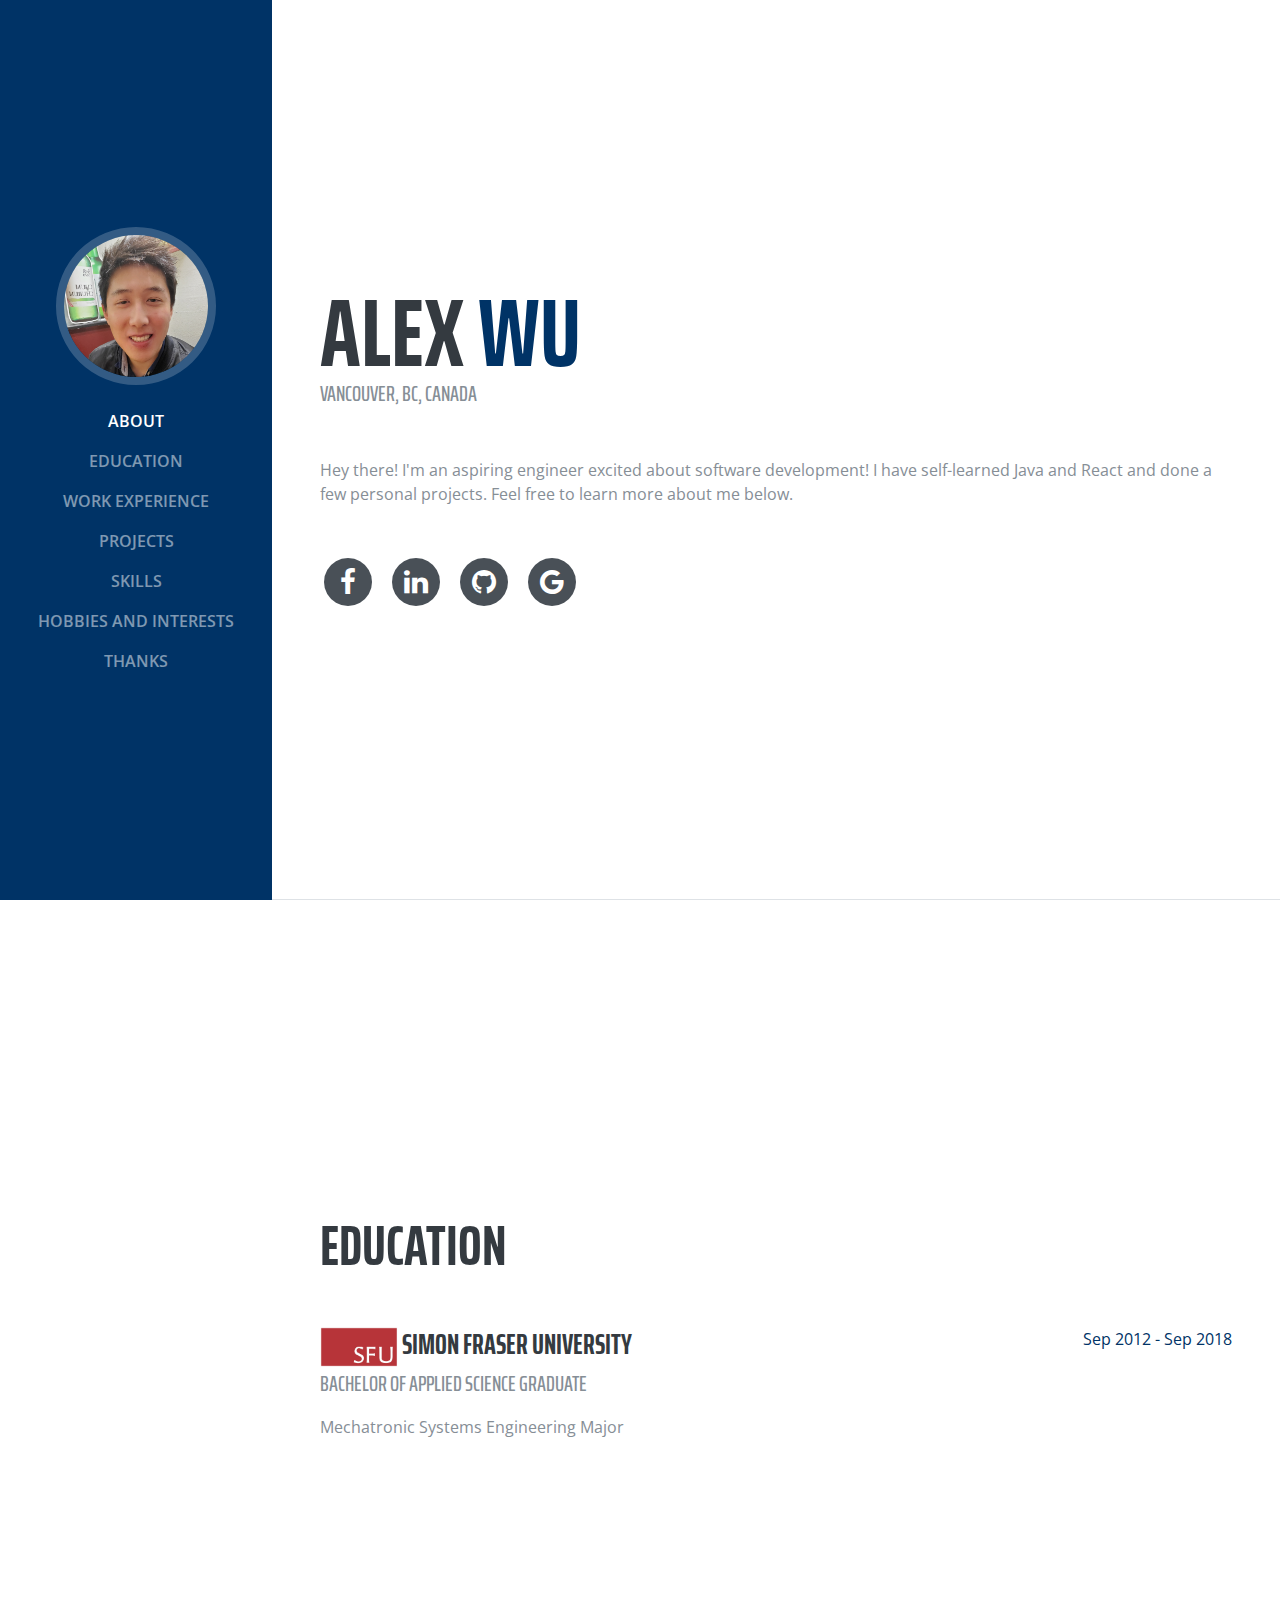
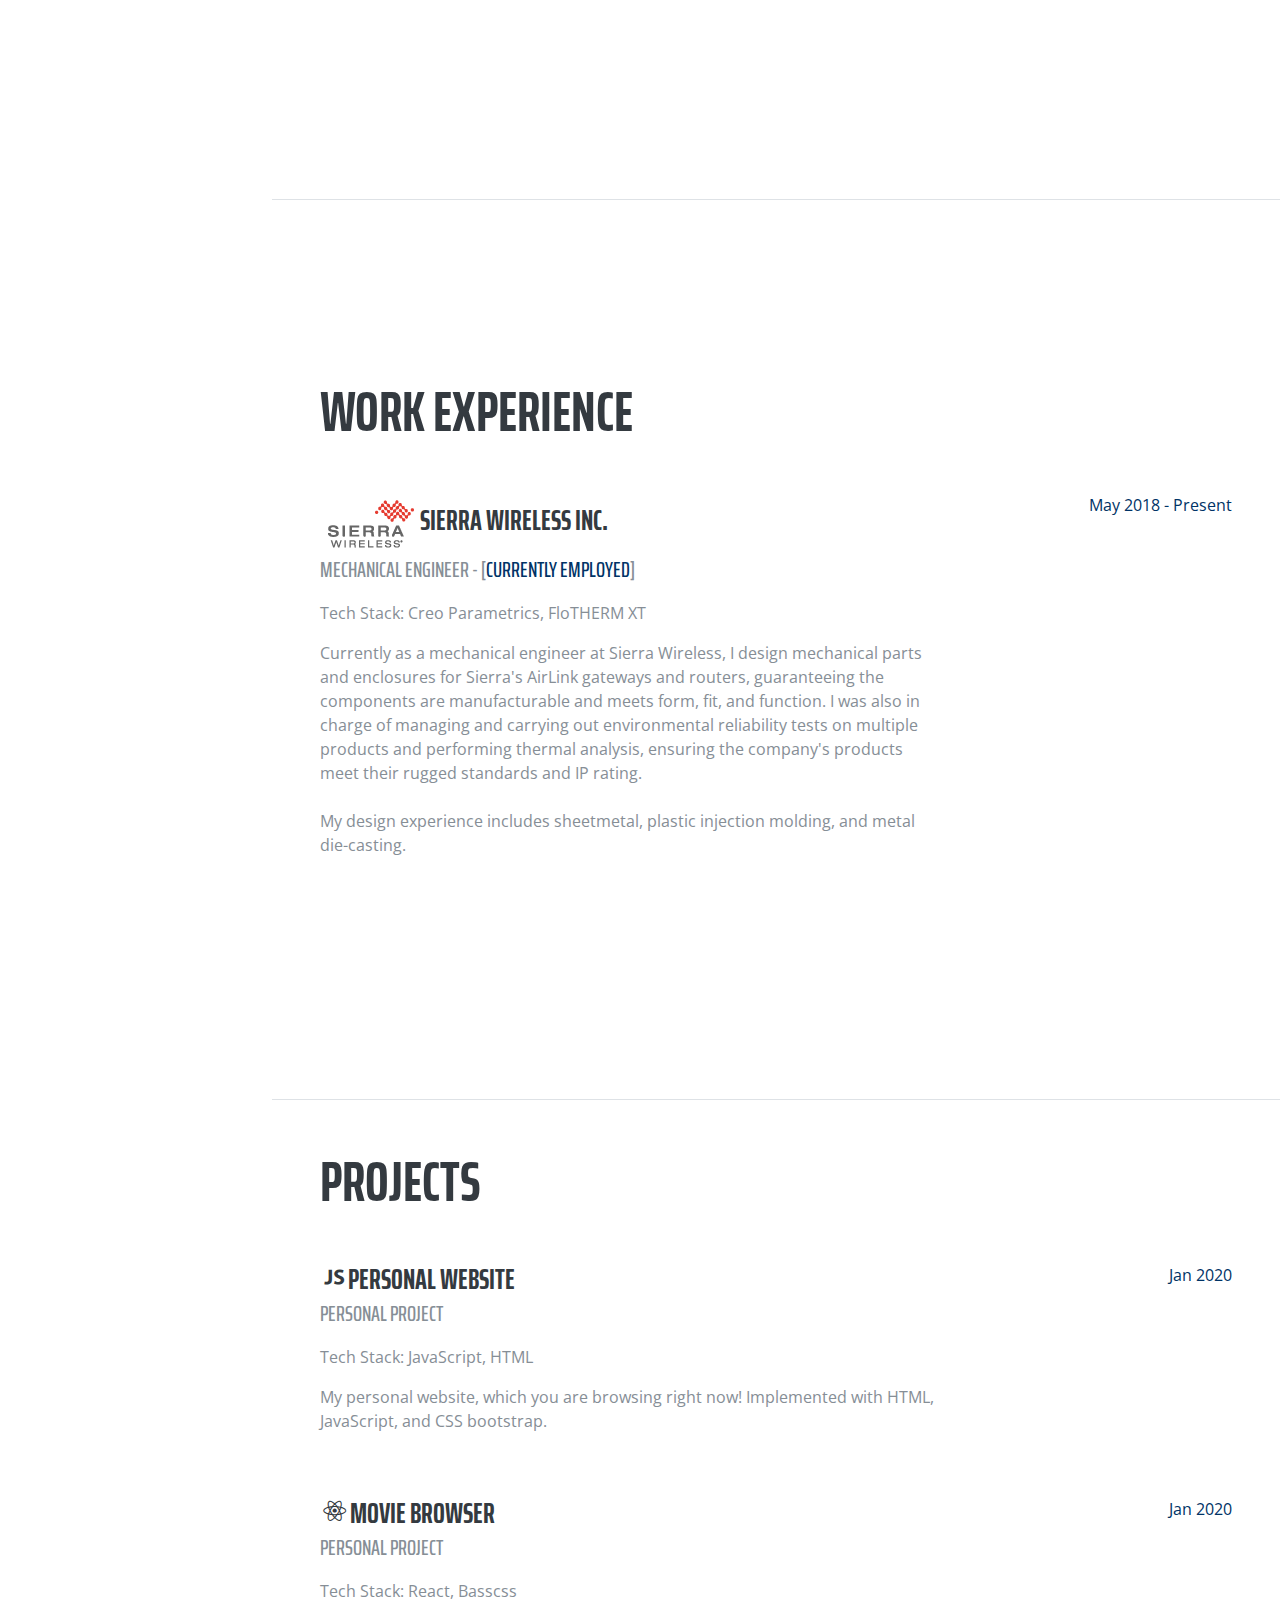
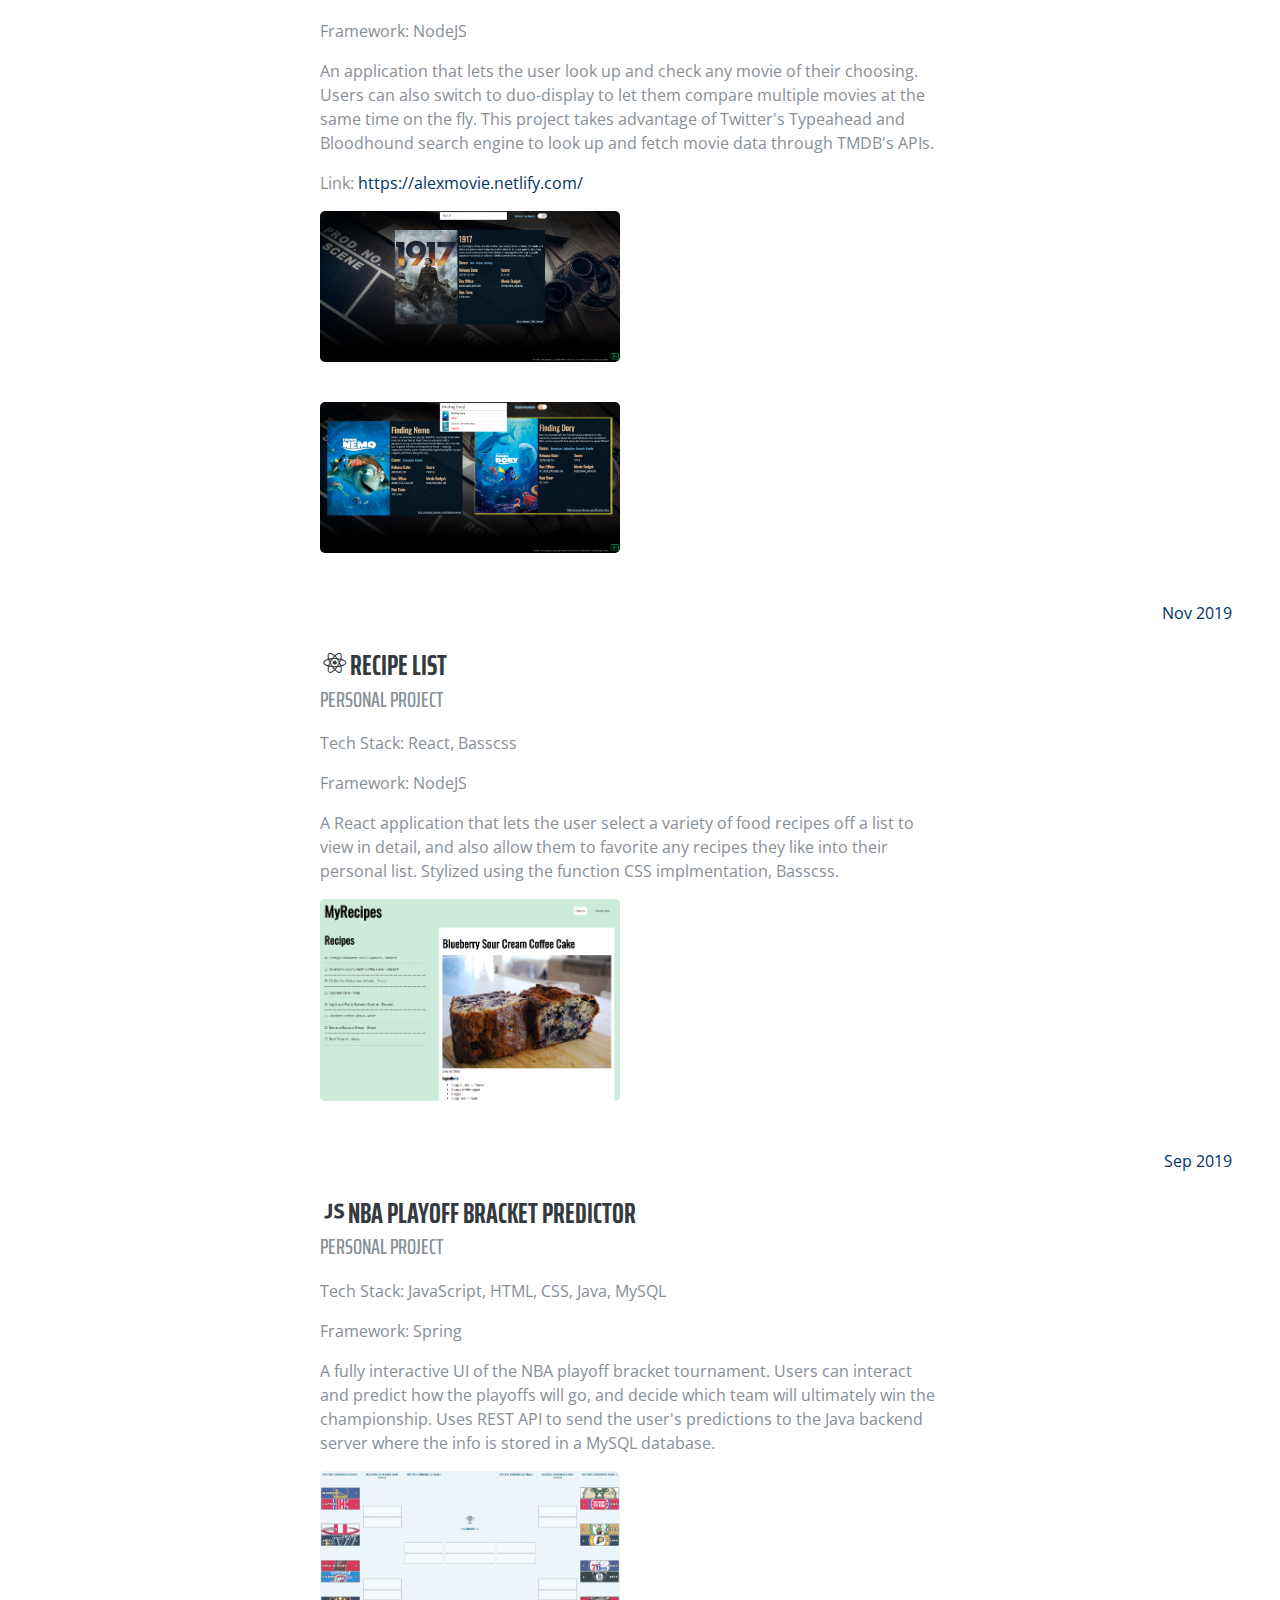
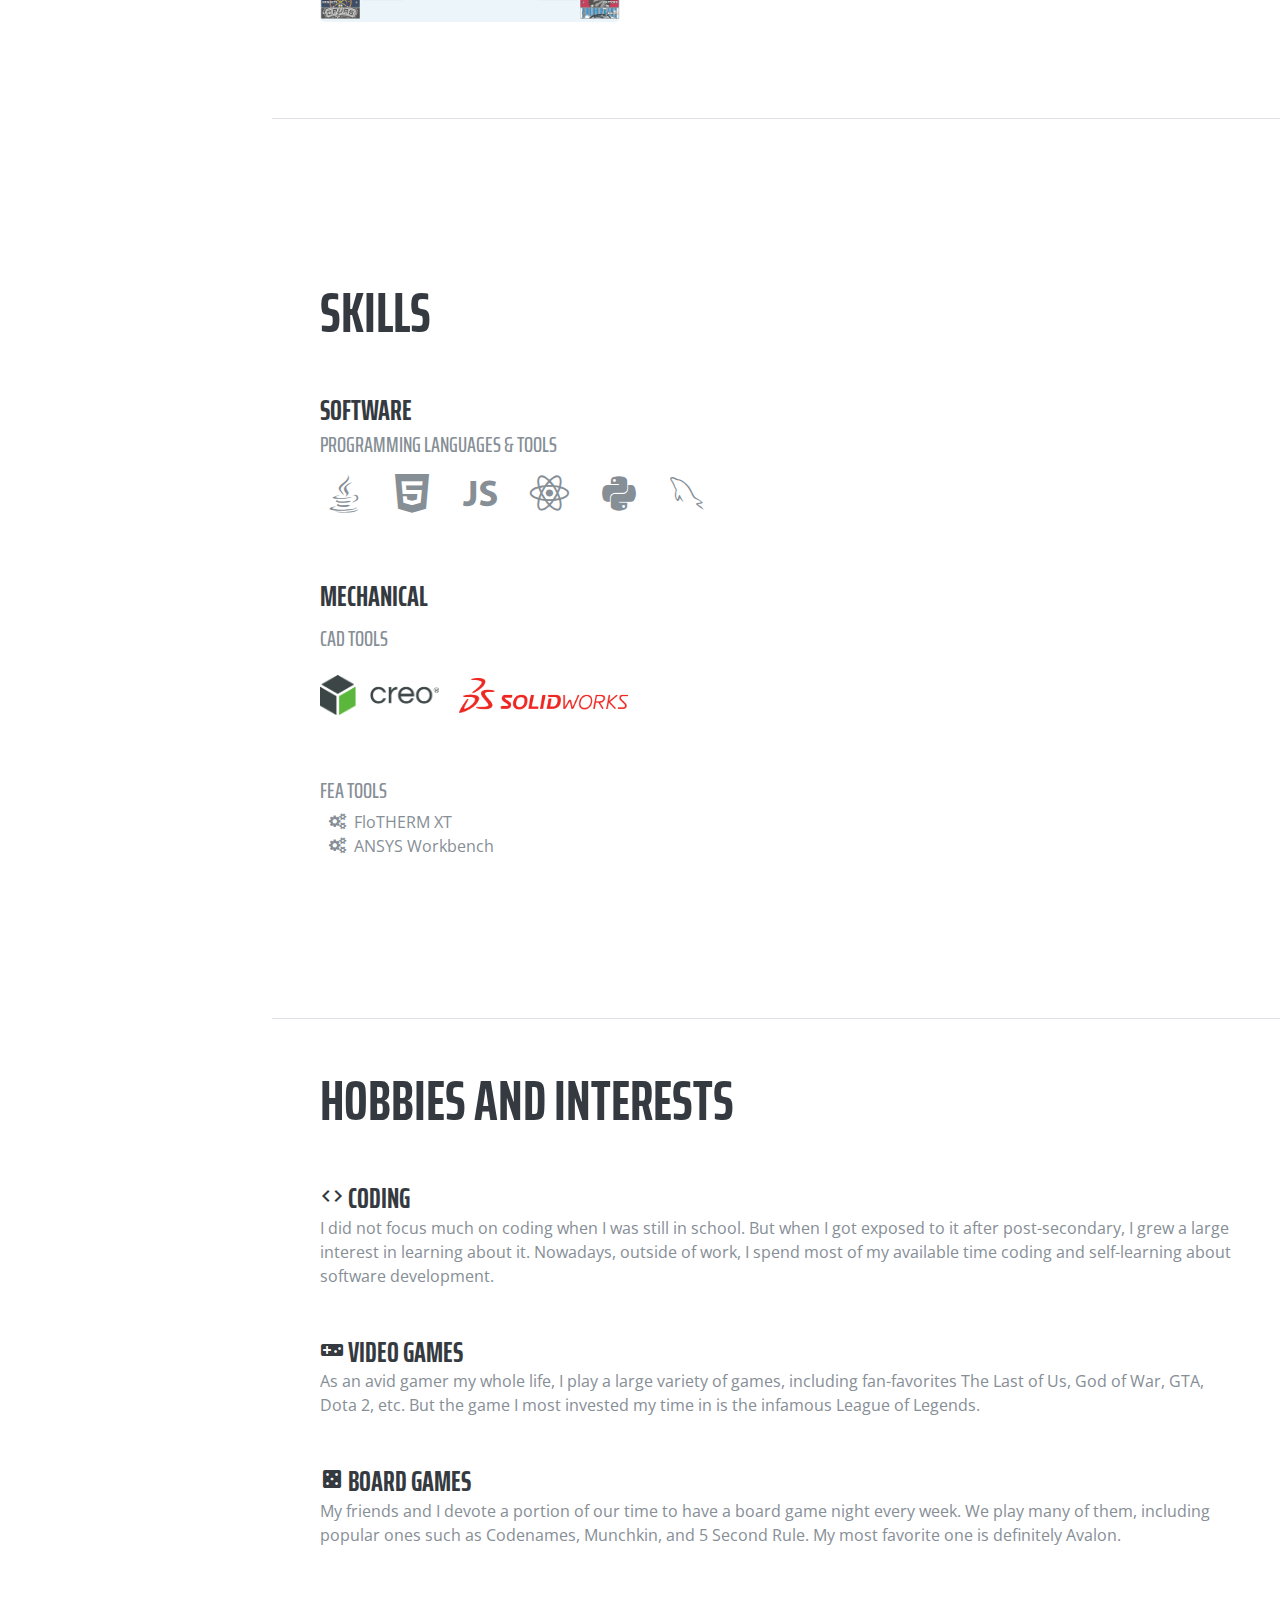
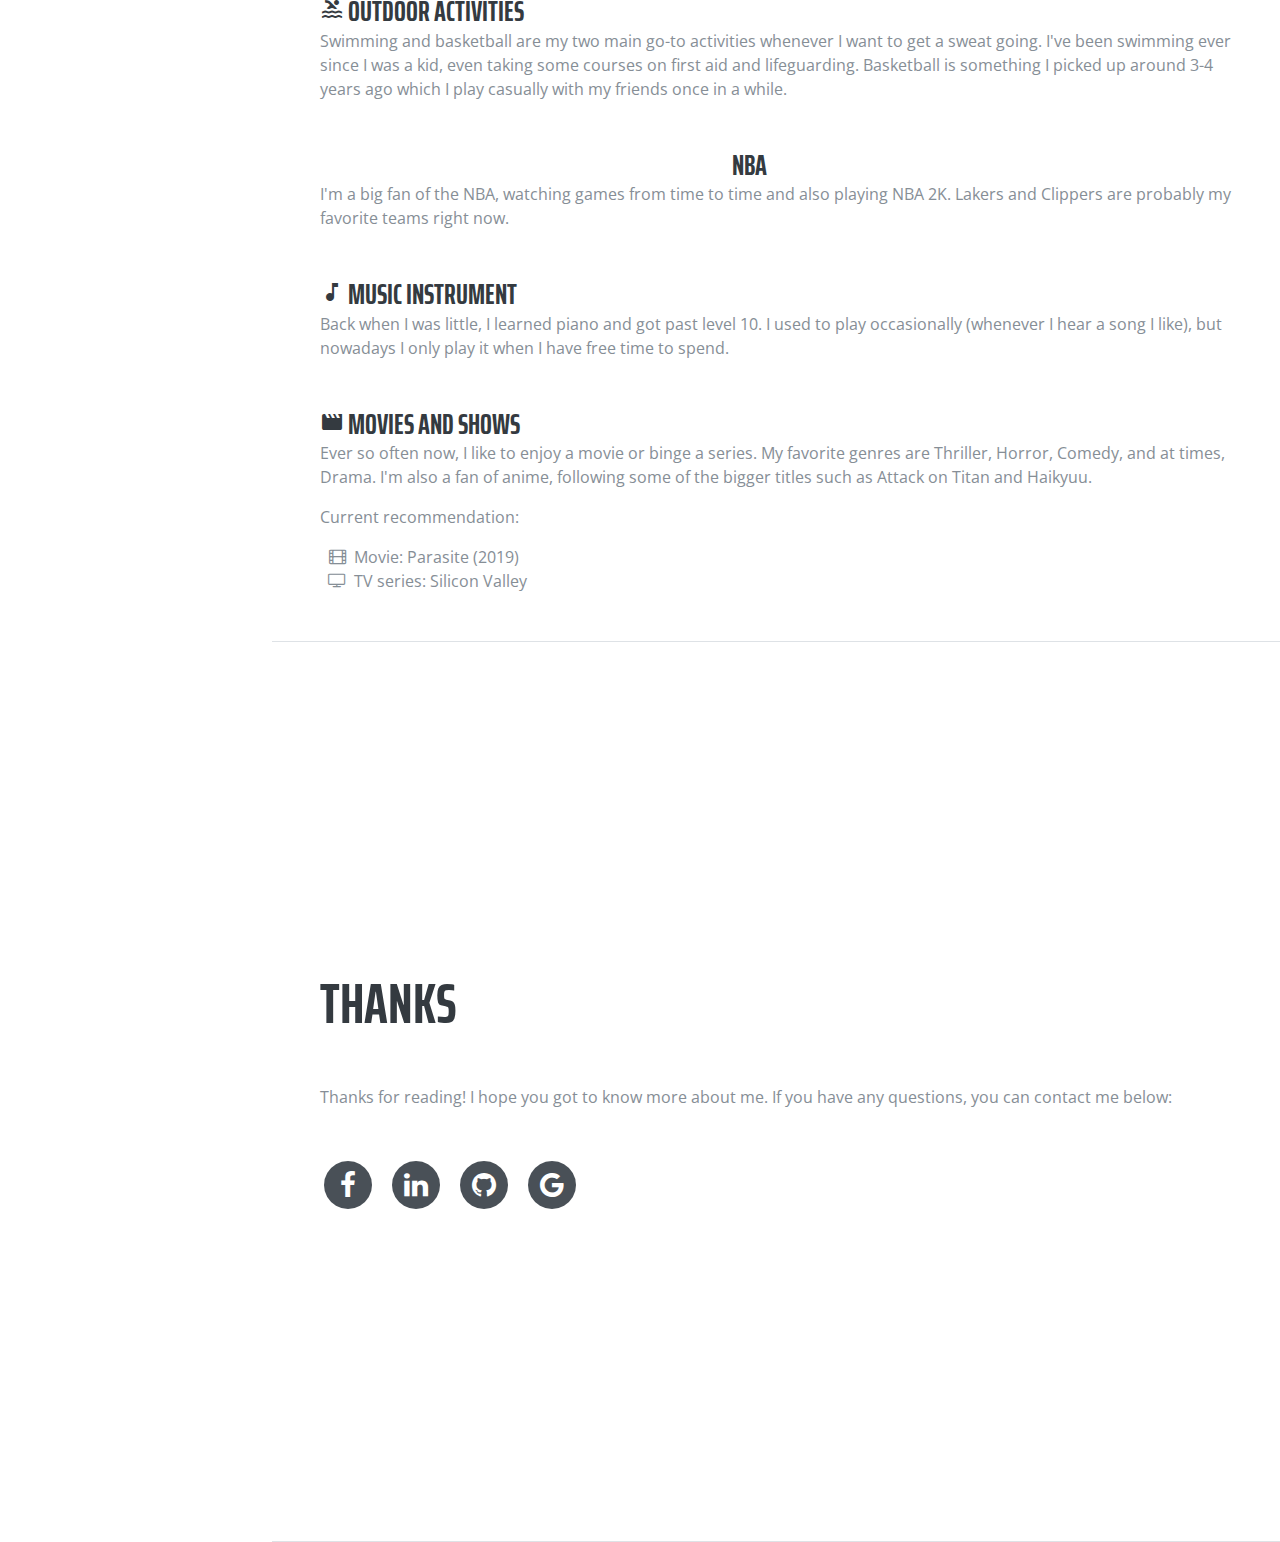
==== index.html @ 28ee6a16 "update text" ====
<!DOCTYPE html>
<html lang="en">
  <head>
    <meta charset="utf-8" />
    <meta
      name="viewport"
      content="width=device-width, initial-scale=1, shrink-to-fit=no"
    />
    <meta name="description" content="" />
    <meta name="author" content="" />

    <title>Alex Wu's Personal Website</title>

    <!-- Bootstrap core CSS -->
    <link href="vendor/bootstrap/css/bootstrap.min.css" rel="stylesheet" />

    <!-- Custom fonts for this template -->
    <link
      href="https://fonts.googleapis.com/css?family=Saira+Extra+Condensed:100,200,300,400,500,600,700,800,900"
      rel="stylesheet"
    />
    <link
      href="https://fonts.googleapis.com/css?family=Open+Sans:300,300i,400,400i,600,600i,700,700i,800,800i"
      rel="stylesheet"
    />
    <link
      href="https://fonts.googleapis.com/icon?family=Material+Icons"
      rel="stylesheet"
    />
    <link
      href="vendor/font-awesome/css/font-awesome.min.css"
      rel="stylesheet"
    />
    <link href="vendor/devicons/css/devicons.min.css" rel="stylesheet" />
    <link
      href="vendor/simple-line-icons/css/simple-line-icons.css"
      rel="stylesheet"
    />

    <!-- Custom styles for this template -->
    <link href="css/resume.min.css" rel="stylesheet" />

    <link rel="stylesheet" type="text/css" href="css/photo.css" />
  </head>

  <body id="page-top">
    <nav
      class="navbar navbar-expand-lg navbar-dark bg-primary fixed-top"
      id="sideNav"
    >
      <a class="navbar-brand js-scroll-trigger" href="#page-top">
        <span class="d-block d-lg-none">To the Top!</span>
        <span class="d-none d-lg-block">
          <img
            class="img-fluid img-profile rounded-circle mx-auto mb-2 enlarge"
            src="img/profile.jpg"
            alt=""
          />
        </span>
      </a>
      <button
        class="navbar-toggler"
        type="button"
        data-toggle="collapse"
        data-target="#navbarSupportedContent"
        aria-controls="navbarSupportedContent"
        aria-expanded="false"
        aria-label="Toggle navigation"
      >
        <span class="navbar-toggler-icon"></span>
      </button>
      <div class="collapse navbar-collapse" id="navbarSupportedContent">
        <ul class="navbar-nav">
          <li class="nav-item">
            <a class="nav-link js-scroll-trigger" href="#about">About</a>
          </li>
          <li class="nav-item">
            <a class="nav-link js-scroll-trigger" href="#education"
              >Education</a
            >
          </li>
          <li class="nav-item">
            <a class="nav-link js-scroll-trigger" href="#experience"
              >Work Experience</a
            >
          </li>
          <li class="nav-item">
            <a class="nav-link js-scroll-trigger" href="#projects">Projects</a>
          </li>
          <li class="nav-item">
            <a class="nav-link js-scroll-trigger" href="#skills">Skills</a>
          </li>
          <li class="nav-item">
            <a class="nav-link js-scroll-trigger" href="#hobbies"
              >Hobbies and Interests</a
            >
          </li>
          <li class="nav-item">
            <a class="nav-link js-scroll-trigger" href="#thanks">Thanks</a>
          </li>
        </ul>
      </div>
    </nav>

    <div class="container-fluid p-0">
      <section class="resume-section p-3 p-lg-5 d-flex d-column" id="about">
        <div class="my-auto">
          <h1 class="mb-0">
            Alex
            <span class="text-primary">Wu</span>
          </h1>
          <div class="subheading mb-5">Vancouver, BC, Canada</div>
          <p class="mb-5">
            Hey there! I'm an aspiring engineer excited about software
            development! I have self-learned Java and React and done a few
            personal projects. Feel free to learn more about me below.
          </p>
          <ul class="list-inline list-social-icons mb-0">
            <li class="list-inline-item">
              <a href="https://www.facebook.com/alex.wu.961?" target="_blank">
                <span class="fa-stack fa-lg">
                  <i class="fa fa-circle fa-stack-2x"></i>
                  <i class="fa fa-facebook fa-stack-1x fa-inverse"></i>
                </span>
              </a>
            </li>
            <li class="list-inline-item">
              <a
                href="https://www.linkedin.com/in/alex-wu-b64bba82/"
                target="_blank"
              >
                <span class="fa-stack fa-lg">
                  <i class="fa fa-circle fa-stack-2x"></i>
                  <i class="fa fa-linkedin fa-stack-1x fa-inverse"></i>
                </span>
              </a>
            </li>
            <li class="list-inline-item">
              <a href="https://github.com/alexwu97" target="_blank">
                <span class="fa-stack fa-lg">
                  <i class="fa fa-circle fa-stack-2x"></i>
                  <i class="fa fa-github fa-stack-1x fa-inverse"></i>
                </span>
              </a>
            </li>
            <li class="list-inline-item">
              <a href="mailto:alexwu321@gmail.com" target="_blank">
                <span class="fa-stack fa-lg">
                  <i class="fa fa-circle fa-stack-2x"></i>
                  <i class="fa fa-google fa-stack-1x fa-inverse"></i>
                </span>
              </a>
            </li>
          </ul>
        </div>
      </section>

      <section
        class="resume-section p-3 p-lg-5 d-flex flex-column"
        id="education"
      >
        <div class="my-auto">
          <h2 class="mb-5">Education</h2>

          <div class="resume-item d-flex flex-column flex-md-row mb-5">
            <div class="resume-content mr-auto">
              <h3 class="mb-0">
                <img src="img/SFU_logo.jpg" style="height:40px;" /> Simon Fraser
                University
              </h3>
              <div class="subheading mb-3">
                Bachelor of Applied Science Graduate
              </div>
              <div>Mechatronic Systems Engineering Major</div>
            </div>
            <div class="resume-date text-md-right">
              <span class="text-primary">Sep 2012 - Sep 2018</span>
            </div>
          </div>
        </div>
      </section>

      <section
        class="resume-section p-3 p-lg-5 d-flex flex-column"
        id="experience"
      >
        <div class="my-auto">
          <h2 class="mb-5">Work Experience</h2>

          <div class="resume-item d-flex flex-column flex-md-row mb-5">
            <div class="resume-content mr-auto">
              <h3 class="mb-0">
                <img src="img/sierra_logo.png" />Sierra Wireless Inc.
              </h3>
              <div class="subheading mb-3">
                Mechanical Engineer - [<span class="text-primary"
                  >Currently Employed</span
                >]
              </div>
              <p class="tech-stack">
                Tech Stack: Creo Parametrics, FloTHERM XT
              </p>
              <p>
                Currently as a mechanical engineer at Sierra Wireless, I design
                mechanical parts and enclosures for Sierra's AirLink gateways
                and routers, guaranteeing the components are manufacturable and
                meets form, fit, and function. I was also in charge of managing
                and carrying out environmental reliability tests on multiple
                products and performing thermal analysis, ensuring the company's
                products meet their rugged standards and IP rating.

                <br /><br />My design experience includes sheetmetal, plastic
                injection molding, and metal die-casting.
                <br />
              </p>
            </div>
            <div class="resume-date text-md-right">
              <span class="text-primary">May 2018 - Present</span>
            </div>
          </div>
        </div>
      </section>

      <section
        class="resume-section p-3 p-lg-5 d-flex flex-column"
        id="projects"
      >
        <div class="my-auto">
          <h2 class="mb-5">Projects</h2>
          <!--TODO: add your projects here-->
          <div class="resume-item d-flex flex-column flex-md-row mb-5">
            <div class="resume-content mr-auto">
              <h3 class="mb-0">
                <i class="devicons devicons-javascript"></i>Personal Website
              </h3>
              <div class="subheading mb-3">Personal Project</div>
              <p>Tech Stack: JavaScript, HTML</p>
              <p>
                My personal website, which you are browsing right now!
                Implemented with HTML, JavaScript, and CSS bootstrap.
              </p>
            </div>
            <div class="resume-date text-md-right">
              <span class="text-primary">Jan 2020</span>
            </div>
          </div>

          <div class="resume-item d-flex flex-column flex-md-row mb-5">
            <div class="resume-content mr-auto">
              <h3 class="mb-0">
                <i class="devicons devicons-react"></i>Movie Browser
              </h3>
              <div class="subheading mb-3">Personal Project</div>
              <p>
                Tech Stack: React, Basscss
              </p>
              <p>Framework: NodeJS</p>
              <p>
                An application that lets the user look up and check any movie of
                their choosing. Users can also switch to duo-display to let them
                compare multiple movies at the same time on the fly. This
                project takes advantage of Twitter's Typeahead and Bloodhound
                search engine to look up and fetch movie data through TMDB's
                APIs.
              </p>
              <p>
                Link:
                <a href="https://alexmovie.netlify.com/" target="_blank"
                  >https://alexmovie.netlify.com/</a
                >
              </p>

              <img
                id="movie-pic1"
                class="enlarge-move mr-5"
                src="img/Movie_project.PNG"
                style="width:100%;max-width:300px"
                onclick="imageEnlarger('movie-pic1')"
              />
              <img
                id="movie-pic2"
                class="enlarge-move margin-left"
                src="img/Movie_project2.PNG"
                style="width:100%;max-width:300px"
                onclick="imageEnlarger('movie-pic2')"
              />
            </div>

            <div class="resume-date text-md-right">
              <span class="text-primary">Jan 2020</span>
            </div>
          </div>

          <div class="resume-item d-flex flex-column flex-md-row mb-5">
            <div class="resume-content mr-auto">
              <h3 class="mb-0 mt-5">
                <i class="devicons devicons-react"></i>Recipe List
              </h3>
              <div class="subheading mb-3">Personal Project</div>
              <p>Tech Stack: React, Basscss</p>
              <p>Framework: NodeJS</p>
              <p>
                A React application that lets the user select a variety of food
                recipes off a list to view in detail, and also allow them to
                favorite any recipes they like into their personal list.
                Stylized using the function CSS implmentation, Basscss.
              </p>

              <img
                id="recipe-pic"
                class="enlarge-move"
                src="img/Recipe_project.PNG"
                style="width:100%;max-width:300px"
                onclick="imageEnlarger('recipe-pic')"
              />

              <!-- The Modal -->
            </div>
            <div class="resume-date text-md-right">
              <span class="text-primary">Nov 2019</span>
            </div>
          </div>

          <div class="resume-item d-flex flex-column flex-md-row mb-5">
            <div class="resume-content mr-auto">
              <h3 class="mb-0 mt-5">
                <i class="devicons devicons-javascript"></i>NBA Playoff Bracket
                Predictor
              </h3>
              <div class="subheading mb-3">Personal Project</div>
              <p>
                Tech Stack: JavaScript, HTML, CSS, Java, MySQL
              </p>
              <p>Framework: Spring</p>
              <p>
                A fully interactive UI of the NBA playoff bracket tournament.
                Users can interact and predict how the playoffs will go, and
                decide which team will ultimately win the championship. Uses
                REST API to send the user's predictions to the Java backend
                server where the info is stored in a MySQL database.
              </p>

              <img
                id="nba-pic"
                class="enlarge-move"
                src="img/NBA_bracket_project.PNG"
                style="width:100%;max-width:300px"
                onclick="imageEnlarger('nba-pic')"
              />
            </div>
            <div class="resume-date text-md-right">
              <span class="text-primary">Sep 2019</span>
            </div>
          </div>
        </div>
      </section>

      <section class="resume-section p-3 p-lg-5 d-flex flex-column" id="skills">
        <div class="my-auto">
          <h2 class="mb-5">Skills</h2>
          <!--TODO: add your skills here-->

          <h3 class="mb-0">Software</h3>
          <div class="subheading mb-0">Programming Languages &amp; Tools</div>
          <ul class="list-inline list-icons">
            <li class="list-inline-item">
              <i class="devicons devicons-java"></i>
            </li>
            <li class="list-inline-item">
              <i class="devicons devicons-html5"></i>
            </li>
            <li class="list-inline-item">
              <i class="devicons devicons-javascript"></i>
            </li>
            <li class="list-inline-item">
              <i class="devicons devicons-react"></i>
            </li>
            <li class="list-inline-item">
              <i class="devicons devicons-python"></i>
            </li>
            <li class="list-inline-item">
              <i class="devicons devicons-mysql"></i>
            </li>
          </ul>

          <h3 class="mt-5">Mechanical</h3>
          <div class="subheading mb-0">Cad Tools</div>
          <ul class="list-inline list-icons">
            <li class="list-inline-item">
              <img src="img/PTC_creo_logo.png" style="height:40px;" />
            </li>
            <li class="list-inline-item">
              <img src="img/solidworks_logo.png" style="height:35px;" />
            </li>
          </ul>

          <div class="subheading mb-1 mt-5">FEA Tools</div>
          <ul class="fa-ul mb-0">
            <li>
              <i class="fa-li fa fa-cogs"></i>
              FloTHERM XT
            </li>
            <li>
              <i class="fa-li fa fa-cogs"></i>
              ANSYS Workbench
            </li>
          </ul>
        </div>
      </section>

      <section
        class="resume-section p-3 p-lg-5 d-flex flex-column"
        id="hobbies"
      >
        <div class="my-auto">
          <h2 class="mb-5">Hobbies and Interests</h2>
          <h3 class="mb-0 mt-5">
            <i class="material-icons">code</i>
            Coding
          </h3>
          <p>
            I did not focus much on coding when I was still in school. But when
            I got exposed to it after post-secondary, I grew a large interest in
            learning about it. Nowadays, outside of work, I spend most of my
            available time coding and self-learning about software development.
          </p>

          <h3 class="mb-0 mt-5">
            <i class="material-icons">videogame_asset</i>
            Video Games
          </h3>
          <p>
            As an avid gamer my whole life, I play a large variety of games,
            including fan-favorites The Last of Us, God of War, GTA, Dota 2,
            etc. But the game I most invested my time in is the infamous League
            of Legends.
          </p>

          <h3 class="mb-0 mt-5">
            <i class="material-icons">casino</i>
            Board Games
          </h3>
          <p>
            My friends and I devote a portion of our time to have a board game
            night every week. We play many of them, including popular ones such
            as Codenames, Munchkin, and 5 Second Rule. My most favorite one is
            definitely Avalon.
          </p>

          <h3 class="mb-0 mt-5">
            <i class="material-icons">pool</i>
            Outdoor Activities
          </h3>
          <p>
            Swimming and basketball are my two main go-to activities whenever I
            want to get a sweat going. I've been swimming ever since I was a
            kid, even taking some courses on first aid and lifeguarding.
            Basketball is something I picked up around 3-4 years ago which I
            play casually with my friends once in a while.
          </p>

          <h3 class="mb-0 mt-5">
            <i class="material-icons">sports_basketball</i>
            NBA
          </h3>
          <p>
            I'm a big fan of the NBA, watching games from time to time and also
            playing NBA 2K. Lakers and Clippers are probably my favorite teams
            right now.
          </p>

          <h3 class="mb-0 mt-5">
            <i class="material-icons">music_note</i>
            Music Instrument
          </h3>
          <p>
            Back when I was little, I learned piano and got past level 10. I
            used to play occasionally (whenever I hear a song I like), but
            nowadays I only play it when I have free time to spend.
          </p>

          <h3 class="mb-0 mt-5">
            <i class="material-icons">movie</i>
            Movies and Shows
          </h3>
          <p>
            Ever so often now, I like to enjoy a movie or binge a series. My
            favorite genres are Thriller, Horror, Comedy, and at times, Drama.
            I'm also a fan of anime, following some of the bigger titles such as
            Attack on Titan and Haikyuu.
          </p>
          <p>Current recommendation:</p>
          <ul class="fa-ul mb-0">
            <li>
              <i class="fa-li fa fa-film"></i>
              Movie: Parasite (2019)
            </li>
            <li>
              <i class="fa-li fa fa-tv"></i>
              TV series: Silicon Valley
            </li>
          </ul>

          <!--TODO: add your interests here-->
        </div>
      </section>

      <section class="resume-section p-3 p-lg-5 d-flex flex-column" id="thanks">
        <div class="my-auto">
          <h2 class="mb-5">Thanks</h2>
          <p class="mb-5">
            Thanks for reading! I hope you got to know more about me. If you
            have any questions, you can contact me below:
          </p>
          <ul class="list-inline list-social-icons mb-0">
            <li class="list-inline-item">
              <a href="https://www.facebook.com/alex.wu.961?" target="_blank">
                <span class="fa-stack fa-lg">
                  <i class="fa fa-circle fa-stack-2x"></i>
                  <i class="fa fa-facebook fa-stack-1x fa-inverse"></i>
                </span>
              </a>
            </li>
            <li class="list-inline-item">
              <a
                href="https://www.linkedin.com/in/alex-wu-b64bba82/"
                target="_blank"
              >
                <span class="fa-stack fa-lg">
                  <i class="fa fa-circle fa-stack-2x"></i>
                  <i class="fa fa-linkedin fa-stack-1x fa-inverse"></i>
                </span>
              </a>
            </li>
            <li class="list-inline-item">
              <a href="https://github.com/alexwu97" target="_blank">
                <span class="fa-stack fa-lg">
                  <i class="fa fa-circle fa-stack-2x"></i>
                  <i class="fa fa-github fa-stack-1x fa-inverse"></i>
                </span>
              </a>
            </li>
            <li class="list-inline-item">
              <a href="mailto:alexwu321@gmail.com" target="_blank">
                <span class="fa-stack fa-lg">
                  <i class="fa fa-circle fa-stack-2x"></i>
                  <i class="fa fa-google fa-stack-1x fa-inverse"></i>
                </span>
              </a>
            </li>
          </ul>
        </div>
      </section>
    </div>

    <!-- The Modal -->
    <div id="myModal" class="modal">
      <span class="close">&times;</span>
      <img class="modal-content" id="img01" />
      <div id="caption"></div>
    </div>

    <!-- Bootstrap core JavaScript -->
    <script src="vendor/jquery/jquery.min.js"></script>
    <script src="vendor/bootstrap/js/bootstrap.bundle.min.js"></script>

    <!-- Plugin JavaScript -->
    <script src="vendor/jquery-easing/jquery.easing.min.js"></script>

    <!-- Custom scripts for this template -->
    <script src="js/resume.min.js"></script>
    <script src="js/photo.js"></script>
  </body>
</html>
---- vendor/devicons/css/devicons.min.css ----
/*!
 *  Devicons 1.8.0 made by Theodore Vorillas / http://vorillaz.com 
 */
@font-face {
  font-family: devicons;
  src: url(../fonts/devicons.eot?xqxft6);
  src: url(../fonts/devicons.eot?#iefixxqxft6) format("embedded-opentype"),
    url(../fonts/devicons.woff?xqxft6) format("woff"),
    url(../fonts/devicons.ttf?xqxft6) format("truetype"),
    url(../fonts/devicons.svg?xqxft6#devicons) format("svg");
  font-weight: 400;
  font-style: normal;
}
.devicons {
  font-family: devicons;
  speak: none;
  font-style: normal;
  font-weight: 400;
  font-variant: normal;
  text-transform: none;
  line-height: 1;
  -webkit-font-smoothing: antialiased;
  -moz-osx-font-smoothing: grayscale;
}
.devicons-git:before {
  content: "\e602";
}
.devicons-git_compare:before {
  content: "\e628";
}
.devicons-git_branch:before {
  content: "\e625";
}
.devicons-git_commit:before {
  content: "\e629";
}
.devicons-git_pull_request:before {
  content: "\e626";
}
.devicons-git_merge:before {
  content: "\e627";
}
.devicons-bitbucket:before {
  content: "\e603";
}
.devicons-github_alt:before {
  content: "\e608";
}
.devicons-github_badge:before {
  content: "\e609";
}
.devicons-github:before {
  content: "\e60a";
}
.devicons-github_full:before {
  content: "\e617";
}
.devicons-java:before {
  content: "\e638";
}
.devicons-ruby:before {
  content: "\e639";
}
.devicons-scala:before {
  content: "\e637";
}
.devicons-python:before {
  content: "\e63c";
}
.devicons-go:before {
  content: "\e624";
}
.devicons-ruby_on_rails:before {
  content: "\e63b";
}
.devicons-django:before {
  content: "\e61d";
}
.devicons-markdown:before {
  content: "\e63e";
}
.devicons-php:before {
  content: "\e63d";
}
.devicons-mysql:before {
  content: "\e604";
}
.devicons-streamline:before {
  content: "\e605";
}
.devicons-database:before {
  content: "\e606";
}
.devicons-laravel:before {
  content: "\e63f";
}
.devicons-javascript:before {
  content: "\e64e";
}
.devicons-angular:before {
  content: "\e653";
}
.devicons-backbone:before {
  content: "\e652";
}
.devicons-coffeescript:before {
  content: "\e651";
}
.devicons-jquery:before {
  content: "\e650";
}
.devicons-modernizr:before {
  content: "\e620";
}
.devicons-jquery_ui:before {
  content: "\e654";
}
.devicons-ember:before {
  content: "\e61b";
}
.devicons-dojo:before {
  content: "\e61c";
}
.devicons-nodejs:before {
  content: "\e619";
}
.devicons-nodejs_small:before {
  content: "\e618";
}
.devicons-javascript_shield:before {
  content: "\e64f";
}
.devicons-bootstrap:before {
  content: "\e647";
}
.devicons-sass:before {
  content: "\e64b";
}
.devicons-css3_full:before {
  content: "\e64a";
}
.devicons-css3:before {
  content: "\e649";
}
.devicons-html5:before {
  content: "\e636";
}
.devicons-html5_multimedia:before {
  content: "\e632";
}
.devicons-html5_device_access:before {
  content: "\e633";
}
.devicons-html5_3d_effects:before {
  content: "\e635";
}
.devicons-html5_connectivity:before {
  content: "\e634";
}
.devicons-ghost_small:before {
  content: "\e614";
}
.devicons-ghost:before {
  content: "\e61f";
}
.devicons-magento:before {
  content: "\e640";
}
.devicons-joomla:before {
  content: "\e641";
}
.devicons-jekyll_small:before {
  content: "\e60d";
}
.devicons-drupal:before {
  content: "\e642";
}
.devicons-wordpress:before {
  content: "\e60b";
}
.devicons-grunt:before {
  content: "\e64c";
}
.devicons-bower:before {
  content: "\e64d";
}
.devicons-npm:before {
  content: "\e61e";
}
.devicons-yahoo_small:before {
  content: "\e62b";
}
.devicons-yahoo:before {
  content: "\e615";
}
.devicons-bing_small:before {
  content: "\e600";
}
.devicons-windows:before {
  content: "\e60f";
}
.devicons-linux:before {
  content: "\e612";
}
.devicons-ubuntu:before {
  content: "\e63a";
}
.devicons-android:before {
  content: "\e60e";
}
.devicons-apple:before {
  content: "\e611";
}
.devicons-appstore:before {
  content: "\e613";
}
.devicons-phonegap:before {
  content: "\e630";
}
.devicons-blackberry:before {
  content: "\e623";
}
.devicons-stackoverflow:before {
  content: "\e610";
}
.devicons-techcrunch:before {
  content: "\e62c";
}
.devicons-codrops:before {
  content: "\e62f";
}
.devicons-css_tricks:before {
  content: "\e601";
}
.devicons-smashing_magazine:before {
  content: "\e62d";
}
.devicons-netmagazine:before {
  content: "\e62e";
}
.devicons-codepen:before {
  content: "\e616";
}
.devicons-cssdeck:before {
  content: "\e62a";
}
.devicons-hackernews:before {
  content: "\e61a";
}
.devicons-dropbox:before {
  content: "\e607";
}
.devicons-google_drive:before {
  content: "\e631";
}
.devicons-visualstudio:before {
  content: "\e60c";
}
.devicons-unity_small:before {
  content: "\e621";
}
.devicons-raspberry_pi:before {
  content: "\e622";
}
.devicons-chrome:before {
  content: "\e643";
}
.devicons-ie:before {
  content: "\e644";
}
.devicons-firefox:before {
  content: "\e645";
}
.devicons-opera:before {
  content: "\e646";
}
.devicons-safari:before {
  content: "\e648";
}
.devicons-swift:before {
  content: "\e655";
}
.devicons-symfony:before {
  content: "\e656";
}
.devicons-symfony_badge:before {
  content: "\e657";
}
.devicons-less:before {
  content: "\e658";
}
.devicons-stylus:before {
  content: "\e659";
}
.devicons-trello:before {
  content: "\e65a";
}
.devicons-atlassian:before {
  content: "\e65b";
}
.devicons-jira:before {
  content: "\e65c";
}
.devicons-envato:before {
  content: "\e65d";
}
.devicons-snap_svg:before {
  content: "\e65e";
}
.devicons-raphael:before {
  content: "\e65f";
}
.devicons-google_analytics:before {
  content: "\e660";
}
.devicons-compass:before {
  content: "\e661";
}
.devicons-onedrive:before {
  content: "\e662";
}
.devicons-gulp:before {
  content: "\e663";
}
.devicons-atom:before {
  content: "\e664";
}
.devicons-cisco:before {
  content: "\e665";
}
.devicons-nancy:before {
  content: "\e666";
}
.devicons-clojure:before {
  content: "\e668";
}
.devicons-clojure_alt:before {
  content: "\e66a";
}
.devicons-perl:before {
  content: "\e669";
}
.devicons-celluloid:before {
  content: "\e66b";
}
.devicons-w3c:before {
  content: "\e66c";
}
.devicons-redis:before {
  content: "\e66d";
}
.devicons-postgresql:before {
  content: "\e66e";
}
.devicons-webplatform:before {
  content: "\e66f";
}
.devicons-jenkins:before {
  content: "\e667";
}
.devicons-requirejs:before {
  content: "\e670";
}
.devicons-opensource:before {
  content: "\e671";
}
.devicons-typo3:before {
  content: "\e672";
}
.devicons-uikit:before {
  content: "\e673";
}
.devicons-doctrine:before {
  content: "\e674";
}
.devicons-groovy:before {
  content: "\e675";
}
.devicons-nginx:before {
  content: "\e676";
}
.devicons-haskell:before {
  content: "\e677";
}
.devicons-zend:before {
  content: "\e678";
}
.devicons-gnu:before {
  content: "\e679";
}
.devicons-yeoman:before {
  content: "\e67a";
}
.devicons-heroku:before {
  content: "\e67b";
}
.devicons-debian:before {
  content: "\e67d";
}
.devicons-travis:before {
  content: "\e67e";
}
.devicons-dotnet:before {
  content: "\e67f";
}
.devicons-codeigniter:before {
  content: "\e680";
}
.devicons-javascript_badge:before {
  content: "\e681";
}
.devicons-yii:before {
  content: "\e682";
}
.devicons-msql_server:before {
  content: "\e67c";
}
.devicons-composer:before {
  content: "\e683";
}
.devicons-krakenjs_badge:before {
  content: "\e684";
}
.devicons-krakenjs:before {
  content: "\e685";
}
.devicons-mozilla:before {
  content: "\e686";
}
.devicons-firebase:before {
  content: "\e687";
}
.devicons-sizzlejs:before {
  content: "\e688";
}
.devicons-creativecommons:before {
  content: "\e689";
}
.devicons-creativecommons_badge:before {
  content: "\e68a";
}
.devicons-mitlicence:before {
  content: "\e68b";
}
.devicons-senchatouch:before {
  content: "\e68c";
}
.devicons-bugsense:before {
  content: "\e68d";
}
.devicons-extjs:before {
  content: "\e68e";
}
.devicons-mootools_badge:before {
  content: "\e68f";
}
.devicons-mootools:before {
  content: "\e690";
}
.devicons-ruby_rough:before {
  content: "\e691";
}
.devicons-komodo:before {
  content: "\e692";
}
.devicons-coda:before {
  content: "\e693";
}
.devicons-bintray:before {
  content: "\e694";
}
.devicons-terminal:before {
  content: "\e695";
}
.devicons-code:before {
  content: "\e696";
}
.devicons-responsive:before {
  content: "\e697";
}
.devicons-dart:before {
  content: "\e698";
}
.devicons-aptana:before {
  content: "\e699";
}
.devicons-mailchimp:before {
  content: "\e69a";
}
.devicons-netbeans:before {
  content: "\e69b";
}
.devicons-dreamweaver:before {
  content: "\e69c";
}
.devicons-brackets:before {
  content: "\e69d";
}
.devicons-eclipse:before {
  content: "\e69e";
}
.devicons-cloud9:before {
  content: "\e69f";
}
.devicons-scrum:before {
  content: "\e6a0";
}
.devicons-prolog:before {
  content: "\e6a1";
}
.devicons-terminal_badge:before {
  content: "\e6a2";
}
.devicons-code_badge:before {
  content: "\e6a3";
}
.devicons-mongodb:before {
  content: "\e6a4";
}
.devicons-meteor:before {
  content: "\e6a5";
}
.devicons-meteorfull:before {
  content: "\e6a6";
}
.devicons-fsharp:before {
  content: "\e6a7";
}
.devicons-rust:before {
  content: "\e6a8";
}
.devicons-ionic:before {
  content: "\e6a9";
}
.devicons-sublime:before {
  content: "\e6aa";
}
.devicons-appcelerator:before {
  content: "\e6ab";
}
.devicons-asterisk:before {
  content: "\e6ac";
}
.devicons-aws:before {
  content: "\e6ad";
}
.devicons-digital-ocean:before {
  content: "\e6ae";
}
.devicons-dlang:before {
  content: "\e6af";
}
.devicons-docker:before {
  content: "\e6b0";
}
.devicons-erlang:before {
  content: "\e6b1";
}
.devicons-google-cloud-platform:before {
  content: "\e6b2";
}
.devicons-grails:before {
  content: "\e6b3";
}
.devicons-illustrator:before {
  content: "\e6b4";
}
.devicons-intellij:before {
  content: "\e6b5";
}
.devicons-materializecss:before {
  content: "\e6b6";
}
.devicons-openshift:before {
  content: "\e6b7";
}
.devicons-photoshop:before {
  content: "\e6b8";
}
.devicons-rackspace:before {
  content: "\e6b9";
}
.devicons-react:before {
  content: "\e6ba";
}
.devicons-redhat:before {
  content: "\e6bb";
}
.devicons-scriptcs:before {
  content: "\e6bc";
}
.devicons-sqllite:before {
  content: "\e6c4";
}
.devicons-vim:before {
  content: "\e6c5";
}
---- vendor/simple-line-icons/css/simple-line-icons.css ----
@font-face {
  font-family: 'simple-line-icons';
  src: url('../fonts/Simple-Line-Icons.eot?v=2.4.0');
  src: url('../fonts/Simple-Line-Icons.eot?v=2.4.0#iefix') format('embedded-opentype'), url('../fonts/Simple-Line-Icons.woff2?v=2.4.0') format('woff2'), url('../fonts/Simple-Line-Icons.ttf?v=2.4.0') format('truetype'), url('../fonts/Simple-Line-Icons.woff?v=2.4.0') format('woff'), url('../fonts/Simple-Line-Icons.svg?v=2.4.0#simple-line-icons') format('svg');
  font-weight: normal;
  font-style: normal;
}
/*
 Use the following CSS code if you want to have a class per icon.
 Instead of a list of all class selectors, you can use the generic [class*="icon-"] selector, but it's slower:
*/
.icon-user,
.icon-people,
.icon-user-female,
.icon-user-follow,
.icon-user-following,
.icon-user-unfollow,
.icon-login,
.icon-logout,
.icon-emotsmile,
.icon-phone,
.icon-call-end,
.icon-call-in,
.icon-call-out,
.icon-map,
.icon-location-pin,
.icon-direction,
.icon-directions,
.icon-compass,
.icon-layers,
.icon-menu,
.icon-list,
.icon-options-vertical,
.icon-options,
.icon-arrow-down,
.icon-arrow-left,
.icon-arrow-right,
.icon-arrow-up,
.icon-arrow-up-circle,
.icon-arrow-left-circle,
.icon-arrow-right-circle,
.icon-arrow-down-circle,
.icon-check,
.icon-clock,
.icon-plus,
.icon-minus,
.icon-close,
.icon-event,
.icon-exclamation,
.icon-organization,
.icon-trophy,
.icon-screen-smartphone,
.icon-screen-desktop,
.icon-plane,
.icon-notebook,
.icon-mustache,
.icon-mouse,
.icon-magnet,
.icon-energy,
.icon-disc,
.icon-cursor,
.icon-cursor-move,
.icon-crop,
.icon-chemistry,
.icon-speedometer,
.icon-shield,
.icon-screen-tablet,
.icon-magic-wand,
.icon-hourglass,
.icon-graduation,
.icon-ghost,
.icon-game-controller,
.icon-fire,
.icon-eyeglass,
.icon-envelope-open,
.icon-envelope-letter,
.icon-bell,
.icon-badge,
.icon-anchor,
.icon-wallet,
.icon-vector,
.icon-speech,
.icon-puzzle,
.icon-printer,
.icon-present,
.icon-playlist,
.icon-pin,
.icon-picture,
.icon-handbag,
.icon-globe-alt,
.icon-globe,
.icon-folder-alt,
.icon-folder,
.icon-film,
.icon-feed,
.icon-drop,
.icon-drawer,
.icon-docs,
.icon-doc,
.icon-diamond,
.icon-cup,
.icon-calculator,
.icon-bubbles,
.icon-briefcase,
.icon-book-open,
.icon-basket-loaded,
.icon-basket,
.icon-bag,
.icon-action-undo,
.icon-action-redo,
.icon-wrench,
.icon-umbrella,
.icon-trash,
.icon-tag,
.icon-support,
.icon-frame,
.icon-size-fullscreen,
.icon-size-actual,
.icon-shuffle,
.icon-share-alt,
.icon-share,
.icon-rocket,
.icon-question,
.icon-pie-chart,
.icon-pencil,
.icon-note,
.icon-loop,
.icon-home,
.icon-grid,
.icon-graph,
.icon-microphone,
.icon-music-tone-alt,
.icon-music-tone,
.icon-earphones-alt,
.icon-earphones,
.icon-equalizer,
.icon-like,
.icon-dislike,
.icon-control-start,
.icon-control-rewind,
.icon-control-play,
.icon-control-pause,
.icon-control-forward,
.icon-control-end,
.icon-volume-1,
.icon-volume-2,
.icon-volume-off,
.icon-calendar,
.icon-bulb,
.icon-chart,
.icon-ban,
.icon-bubble,
.icon-camrecorder,
.icon-camera,
.icon-cloud-download,
.icon-cloud-upload,
.icon-envelope,
.icon-eye,
.icon-flag,
.icon-heart,
.icon-info,
.icon-key,
.icon-link,
.icon-lock,
.icon-lock-open,
.icon-magnifier,
.icon-magnifier-add,
.icon-magnifier-remove,
.icon-paper-clip,
.icon-paper-plane,
.icon-power,
.icon-refresh,
.icon-reload,
.icon-settings,
.icon-star,
.icon-symbol-female,
.icon-symbol-male,
.icon-target,
.icon-credit-card,
.icon-paypal,
.icon-social-tumblr,
.icon-social-twitter,
.icon-social-facebook,
.icon-social-instagram,
.icon-social-linkedin,
.icon-social-pinterest,
.icon-social-github,
.icon-social-google,
.icon-social-reddit,
.icon-social-skype,
.icon-social-dribbble,
.icon-social-behance,
.icon-social-foursqare,
.icon-social-soundcloud,
.icon-social-spotify,
.icon-social-stumbleupon,
.icon-social-youtube,
.icon-social-dropbox,
.icon-social-vkontakte,
.icon-social-steam {
  font-family: 'simple-line-icons';
  speak: none;
  font-style: normal;
  font-weight: normal;
  font-variant: normal;
  text-transform: none;
  line-height: 1;
  /* Better Font Rendering =========== */
  -webkit-font-smoothing: antialiased;
  -moz-osx-font-smoothing: grayscale;
}
.icon-user:before {
  content: "\e005";
}
.icon-people:before {
  content: "\e001";
}
.icon-user-female:before {
  content: "\e000";
}
.icon-user-follow:before {
  content: "\e002";
}
.icon-user-following:before {
  content: "\e003";
}
.icon-user-unfollow:before {
  content: "\e004";
}
.icon-login:before {
  content: "\e066";
}
.icon-logout:before {
  content: "\e065";
}
.icon-emotsmile:before {
  content: "\e021";
}
.icon-phone:before {
  content: "\e600";
}
.icon-call-end:before {
  content: "\e048";
}
.icon-call-in:before {
  content: "\e047";
}
.icon-call-out:before {
  content: "\e046";
}
.icon-map:before {
  content: "\e033";
}
.icon-location-pin:before {
  content: "\e096";
}
.icon-direction:before {
  content: "\e042";
}
.icon-directions:before {
  content: "\e041";
}
.icon-compass:before {
  content: "\e045";
}
.icon-layers:before {
  content: "\e034";
}
.icon-menu:before {
  content: "\e601";
}
.icon-list:before {
  content: "\e067";
}
.icon-options-vertical:before {
  content: "\e602";
}
.icon-options:before {
  content: "\e603";
}
.icon-arrow-down:before {
  content: "\e604";
}
.icon-arrow-left:before {
  content: "\e605";
}
.icon-arrow-right:before {
  content: "\e606";
}
.icon-arrow-up:before {
  content: "\e607";
}
.icon-arrow-up-circle:before {
  content: "\e078";
}
.icon-arrow-left-circle:before {
  content: "\e07a";
}
.icon-arrow-right-circle:before {
  content: "\e079";
}
.icon-arrow-down-circle:before {
  content: "\e07b";
}
.icon-check:before {
  content: "\e080";
}
.icon-clock:before {
  content: "\e081";
}
.icon-plus:before {
  content: "\e095";
}
.icon-minus:before {
  content: "\e615";
}
.icon-close:before {
  content: "\e082";
}
.icon-event:before {
  content: "\e619";
}
.icon-exclamation:before {
  content: "\e617";
}
.icon-organization:before {
  content: "\e616";
}
.icon-trophy:before {
  content: "\e006";
}
.icon-screen-smartphone:before {
  content: "\e010";
}
.icon-screen-desktop:before {
  content: "\e011";
}
.icon-plane:before {
  content: "\e012";
}
.icon-notebook:before {
  content: "\e013";
}
.icon-mustache:before {
  content: "\e014";
}
.icon-mouse:before {
  content: "\e015";
}
.icon-magnet:before {
  content: "\e016";
}
.icon-energy:before {
  content: "\e020";
}
.icon-disc:before {
  content: "\e022";
}
.icon-cursor:before {
  content: "\e06e";
}
.icon-cursor-move:before {
  content: "\e023";
}
.icon-crop:before {
  content: "\e024";
}
.icon-chemistry:before {
  content: "\e026";
}
.icon-speedometer:before {
  content: "\e007";
}
.icon-shield:before {
  content: "\e00e";
}
.icon-screen-tablet:before {
  content: "\e00f";
}
.icon-magic-wand:before {
  content: "\e017";
}
.icon-hourglass:before {
  content: "\e018";
}
.icon-graduation:before {
  content: "\e019";
}
.icon-ghost:before {
  content: "\e01a";
}
.icon-game-controller:before {
  content: "\e01b";
}
.icon-fire:before {
  content: "\e01c";
}
.icon-eyeglass:before {
  content: "\e01d";
}
.icon-envelope-open:before {
  content: "\e01e";
}
.icon-envelope-letter:before {
  content: "\e01f";
}
.icon-bell:before {
  content: "\e027";
}
.icon-badge:before {
  content: "\e028";
}
.icon-anchor:before {
  content: "\e029";
}
.icon-wallet:before {
  content: "\e02a";
}
.icon-vector:before {
  content: "\e02b";
}
.icon-speech:before {
  content: "\e02c";
}
.icon-puzzle:before {
  content: "\e02d";
}
.icon-printer:before {
  content: "\e02e";
}
.icon-present:before {
  content: "\e02f";
}
.icon-playlist:before {
  content: "\e030";
}
.icon-pin:before {
  content: "\e031";
}
.icon-picture:before {
  content: "\e032";
}
.icon-handbag:before {
  content: "\e035";
}
.icon-globe-alt:before {
  content: "\e036";
}
.icon-globe:before {
  content: "\e037";
}
.icon-folder-alt:before {
  content: "\e039";
}
.icon-folder:before {
  content: "\e089";
}
.icon-film:before {
  content: "\e03a";
}
.icon-feed:before {
  content: "\e03b";
}
.icon-drop:before {
  content: "\e03e";
}
.icon-drawer:before {
  content: "\e03f";
}
.icon-docs:before {
  content: "\e040";
}
.icon-doc:before {
  content: "\e085";
}
.icon-diamond:before {
  content: "\e043";
}
.icon-cup:before {
  content: "\e044";
}
.icon-calculator:before {
  content: "\e049";
}
.icon-bubbles:before {
  content: "\e04a";
}
.icon-briefcase:before {
  content: "\e04b";
}
.icon-book-open:before {
  content: "\e04c";
}
.icon-basket-loaded:before {
  content: "\e04d";
}
.icon-basket:before {
  content: "\e04e";
}
.icon-bag:before {
  content: "\e04f";
}
.icon-action-undo:before {
  content: "\e050";
}
.icon-action-redo:before {
  content: "\e051";
}
.icon-wrench:before {
  content: "\e052";
}
.icon-umbrella:before {
  content: "\e053";
}
.icon-trash:before {
  content: "\e054";
}
.icon-tag:before {
  content: "\e055";
}
.icon-support:before {
  content: "\e056";
}
.icon-frame:before {
  content: "\e038";
}
.icon-size-fullscreen:before {
  content: "\e057";
}
.icon-size-actual:before {
  content: "\e058";
}
.icon-shuffle:before {
  content: "\e059";
}
.icon-share-alt:before {
  content: "\e05a";
}
.icon-share:before {
  content: "\e05b";
}
.icon-rocket:before {
  content: "\e05c";
}
.icon-question:before {
  content: "\e05d";
}
.icon-pie-chart:before {
  content: "\e05e";
}
.icon-pencil:before {
  content: "\e05f";
}
.icon-note:before {
  content: "\e060";
}
.icon-loop:before {
  content: "\e064";
}
.icon-home:before {
  content: "\e069";
}
.icon-grid:before {
  content: "\e06a";
}
.icon-graph:before {
  content: "\e06b";
}
.icon-microphone:before {
  content: "\e063";
}
.icon-music-tone-alt:before {
  content: "\e061";
}
.icon-music-tone:before {
  content: "\e062";
}
.icon-earphones-alt:before {
  content: "\e03c";
}
.icon-earphones:before {
  content: "\e03d";
}
.icon-equalizer:before {
  content: "\e06c";
}
.icon-like:before {
  content: "\e068";
}
.icon-dislike:before {
  content: "\e06d";
}
.icon-control-start:before {
  content: "\e06f";
}
.icon-control-rewind:before {
  content: "\e070";
}
.icon-control-play:before {
  content: "\e071";
}
.icon-control-pause:before {
  content: "\e072";
}
.icon-control-forward:before {
  content: "\e073";
}
.icon-control-end:before {
  content: "\e074";
}
.icon-volume-1:before {
  content: "\e09f";
}
.icon-volume-2:before {
  content: "\e0a0";
}
.icon-volume-off:before {
  content: "\e0a1";
}
.icon-calendar:before {
  content: "\e075";
}
.icon-bulb:before {
  content: "\e076";
}
.icon-chart:before {
  content: "\e077";
}
.icon-ban:before {
  content: "\e07c";
}
.icon-bubble:before {
  content: "\e07d";
}
.icon-camrecorder:before {
  content: "\e07e";
}
.icon-camera:before {
  content: "\e07f";
}
.icon-cloud-download:before {
  content: "\e083";
}
.icon-cloud-upload:before {
  content: "\e084";
}
.icon-envelope:before {
  content: "\e086";
}
.icon-eye:before {
  content: "\e087";
}
.icon-flag:before {
  content: "\e088";
}
.icon-heart:before {
  content: "\e08a";
}
.icon-info:before {
  content: "\e08b";
}
.icon-key:before {
  content: "\e08c";
}
.icon-link:before {
  content: "\e08d";
}
.icon-lock:before {
  content: "\e08e";
}
.icon-lock-open:before {
  content: "\e08f";
}
.icon-magnifier:before {
  content: "\e090";
}
.icon-magnifier-add:before {
  content: "\e091";
}
.icon-magnifier-remove:before {
  content: "\e092";
}
.icon-paper-clip:before {
  content: "\e093";
}
.icon-paper-plane:before {
  content: "\e094";
}
.icon-power:before {
  content: "\e097";
}
.icon-refresh:before {
  content: "\e098";
}
.icon-reload:before {
  content: "\e099";
}
.icon-settings:before {
  content: "\e09a";
}
.icon-star:before {
  content: "\e09b";
}
.icon-symbol-female:before {
  content: "\e09c";
}
.icon-symbol-male:before {
  content: "\e09d";
}
.icon-target:before {
  content: "\e09e";
}
.icon-credit-card:before {
  content: "\e025";
}
.icon-paypal:before {
  content: "\e608";
}
.icon-social-tumblr:before {
  content: "\e00a";
}
.icon-social-twitter:before {
  content: "\e009";
}
.icon-social-facebook:before {
  content: "\e00b";
}
.icon-social-instagram:before {
  content: "\e609";
}
.icon-social-linkedin:before {
  content: "\e60a";
}
.icon-social-pinterest:before {
  content: "\e60b";
}
.icon-social-github:before {
  content: "\e60c";
}
.icon-social-google:before {
  content: "\e60d";
}
.icon-social-reddit:before {
  content: "\e60e";
}
.icon-social-skype:before {
  content: "\e60f";
}
.icon-social-dribbble:before {
  content: "\e00d";
}
.icon-social-behance:before {
  content: "\e610";
}
.icon-social-foursqare:before {
  content: "\e611";
}
.icon-social-soundcloud:before {
  content: "\e612";
}
.icon-social-spotify:before {
  content: "\e613";
}
.icon-social-stumbleupon:before {
  content: "\e614";
}
.icon-social-youtube:before {
  content: "\e008";
}
.icon-social-dropbox:before {
  content: "\e00c";
}
.icon-social-vkontakte:before {
  content: "\e618";
}
.icon-social-steam:before {
  content: "\e620";
}
---- css/resume.min.css ----
body {
  font-family: "Open Sans", serif;
  padding-top: 54px;
  color: #868e96;
}
@media (min-width: 992px) {
  body {
    padding-top: 0;
    padding-left: 17rem;
  }
}
h1,
h2,
h3,
h4,
h5,
h6 {
  font-family: "Saira Extra Condensed", serif;
  font-weight: 700;
  text-transform: uppercase;
  color: #343a40;
}
h1 {
  font-size: 6rem;
  line-height: 5.5rem;
}
h2 {
  font-size: 3.5rem;
}
.subheading {
  text-transform: uppercase;
  font-weight: 500;
  font-family: "Saira Extra Condensed", serif;
  font-size: 1.35rem;
}
.list-social-icons a {
  color: #495057;
}
.list-social-icons a:hover {
  color: #003366;
}
.list-social-icons a .fa-lg {
  font-size: 1.75rem;
}
.list-icons {
  font-size: 3rem;
}
.list-icons .list-inline-item i:hover {
  color: #003366;
}
#sideNav .navbar-nav .nav-item .nav-link {
  font-weight: 600;
  text-transform: uppercase;
}
@media (min-width: 992px) {
  #sideNav {
    text-align: center;
    position: fixed;
    top: 0;
    left: 0;
    display: flex;
    flex-direction: column;
    width: 17rem;
    height: 100vh;
  }
  #sideNav .navbar-brand {
    display: flex;
    margin: auto auto 0;
    padding: 0.5rem;
  }
  #sideNav .navbar-brand .img-profile {
    max-width: 10rem;
    max-height: 10rem;
    border: 0.5rem solid rgba(255, 255, 255, 0.2);
  }
  #sideNav .navbar-collapse {
    display: flex;
    align-items: flex-start;
    flex-grow: 0;
    width: 100%;
    margin-bottom: auto;
  }
  #sideNav .navbar-collapse .navbar-nav {
    flex-direction: column;
    width: 100%;
  }
  #sideNav .navbar-collapse .navbar-nav .nav-item {
    display: block;
  }
  #sideNav .navbar-collapse .navbar-nav .nav-item .nav-link {
    display: block;
  }
}
section.resume-section {
  border-bottom: 1px solid #dee2e6;
  padding-top: 5rem !important;
  padding-bottom: 5rem !important;
}
section.resume-section .resume-item .resume-date {
  min-width: none;
}
@media (min-width: 768px) {
  section.resume-section {
    min-height: 100vh;
  }
  section.resume-section .resume-item .resume-date {
    min-width: 18rem;
  }

  
}
@media (min-width: 992px) {
  section.resume-section {
    padding-top: 3rem !important;
    padding-bottom: 3rem !important;
  }

}
.bg-primary {
  background-color: #003366 !important;
}
.text-primary {
  color: #003366 !important;
}
a {
  color: #003366;
}
a:active,
a:focus,
a:hover {
  color: #824027;
}
---- css/photo.css ----
.enlarge {
  transition: transform 0.25s ease;
}

.enlarge:hover {
  -webkit-transform: scale(1.2);
  transform: scale(1.2);
}

.enlarge-move:hover {
  -webkit-transform: translate(50px, 20px) scale(1.2);
  transform: translate(50px, 20px) scale(1.2);
}

#nba-pic,
#recipe-pic,
#movie-pic1,
#movie-pic2 {
  border-radius: 5px;
  cursor: pointer;
  transition: 0.3s;
}

#nba-pic:hover,
#recipe-pic:hover,
#movie-pic1:hover,
#movie-pic2:hover {
opacity: 0.7;
}

/* The Modal (background) */
.modal {
  display: none; /* Hidden by default */
  position: fixed; /* Stay in place */
  z-index: 1; /* Sit on top */
  padding-top: 100px; /* Location of the box */
  left: 0;
  top: 0;
  width: 100%; /* Full width */
  height: 100%; /* Full height */
  overflow: auto; /* Enable scroll if needed */
  background-color: rgb(0, 0, 0); /* Fallback color */
  background-color: rgba(0, 0, 0, 0.9); /* Black w/ opacity */
}

/* Modal Content (image) */
.modal-content {
  margin: auto;
  display: block;
  height: 80%;
  width: auto;
  z-index: 1;
}

/* Caption of Modal Image */
#caption {
  margin: auto;
  display: block;
  width: 80%;
  max-width: 700px;
  text-align: center;
  color: #ccc;
  padding: 10px 0;
  height: 150px;
}

/* Add Animation */
.modal-content,
#caption {
  -webkit-animation-name: zoom;
  -webkit-animation-duration: 0.6s;
  animation-name: zoom;
  animation-duration: 0.6s;
}

@-webkit-keyframes zoom {
  from {
    -webkit-transform: scale(0);
  }
  to {
    -webkit-transform: scale(1);
  }
}

@keyframes zoom {
  from {
    transform: scale(0);
  }
  to {
    transform: scale(1);
  }
}

.zIndexBack {
  z-index: -1;
}

/* The Close Button */
.close {
  position: absolute;
  top: 15px;
  right: 35px;
  color: #f1f1f1;
  font-size: 40px;
  font-weight: bold;
  transition: 0.3s;
}

.close:hover,
.close:focus {
  color: #bbb;
  text-decoration: none;
  cursor: pointer;
}

.margin-left {
  
  margin-left: 48px;
}

@media only screen and (max-width: 1373px) {
  img.margin-left {
    display: block;
    margin-left: 0px;
    margin-top: 40px;
  }

/* 100% Image Width on Smaller Screens */
@media only screen and (max-width: 992px) {
  .modal-content {
    width: 100%;
    height: auto;
  }

  .enlarge-move:hover {
    -webkit-transform: scale(1);
    transform: scale(1);
  }


}
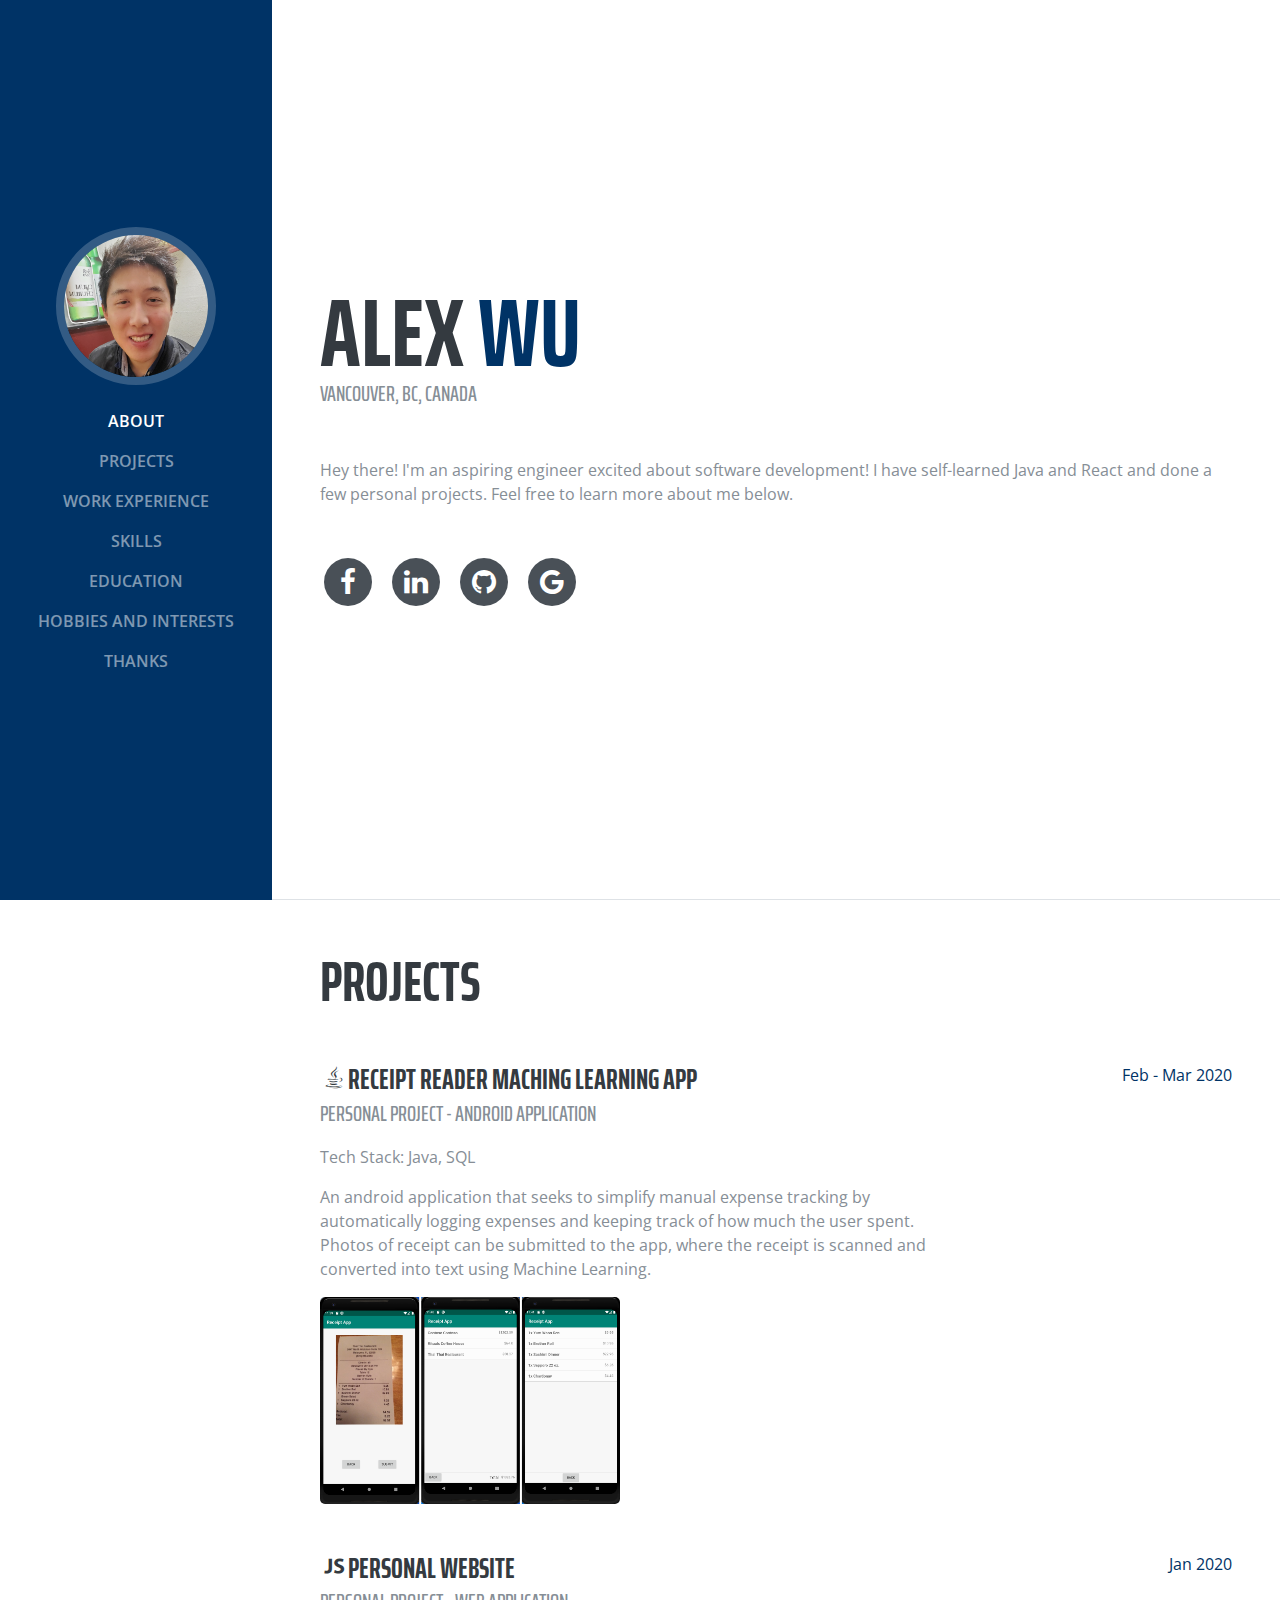
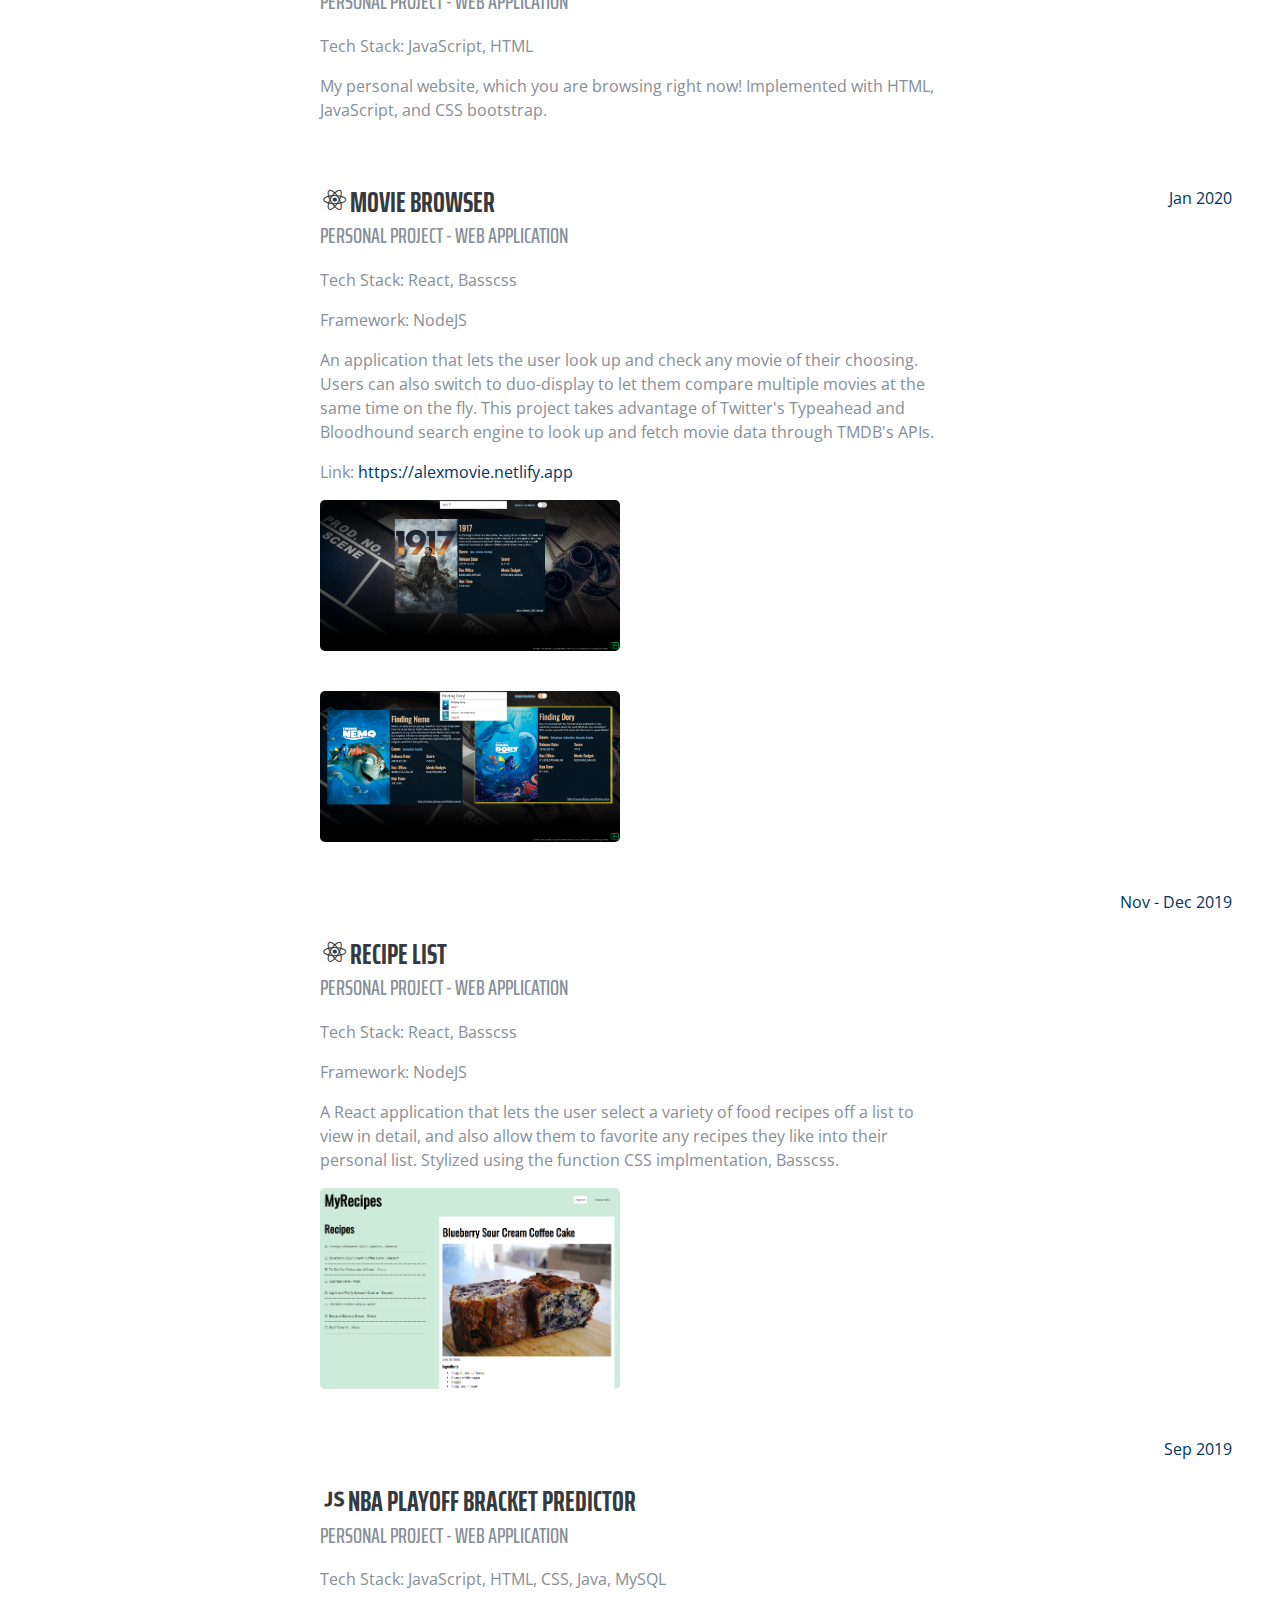
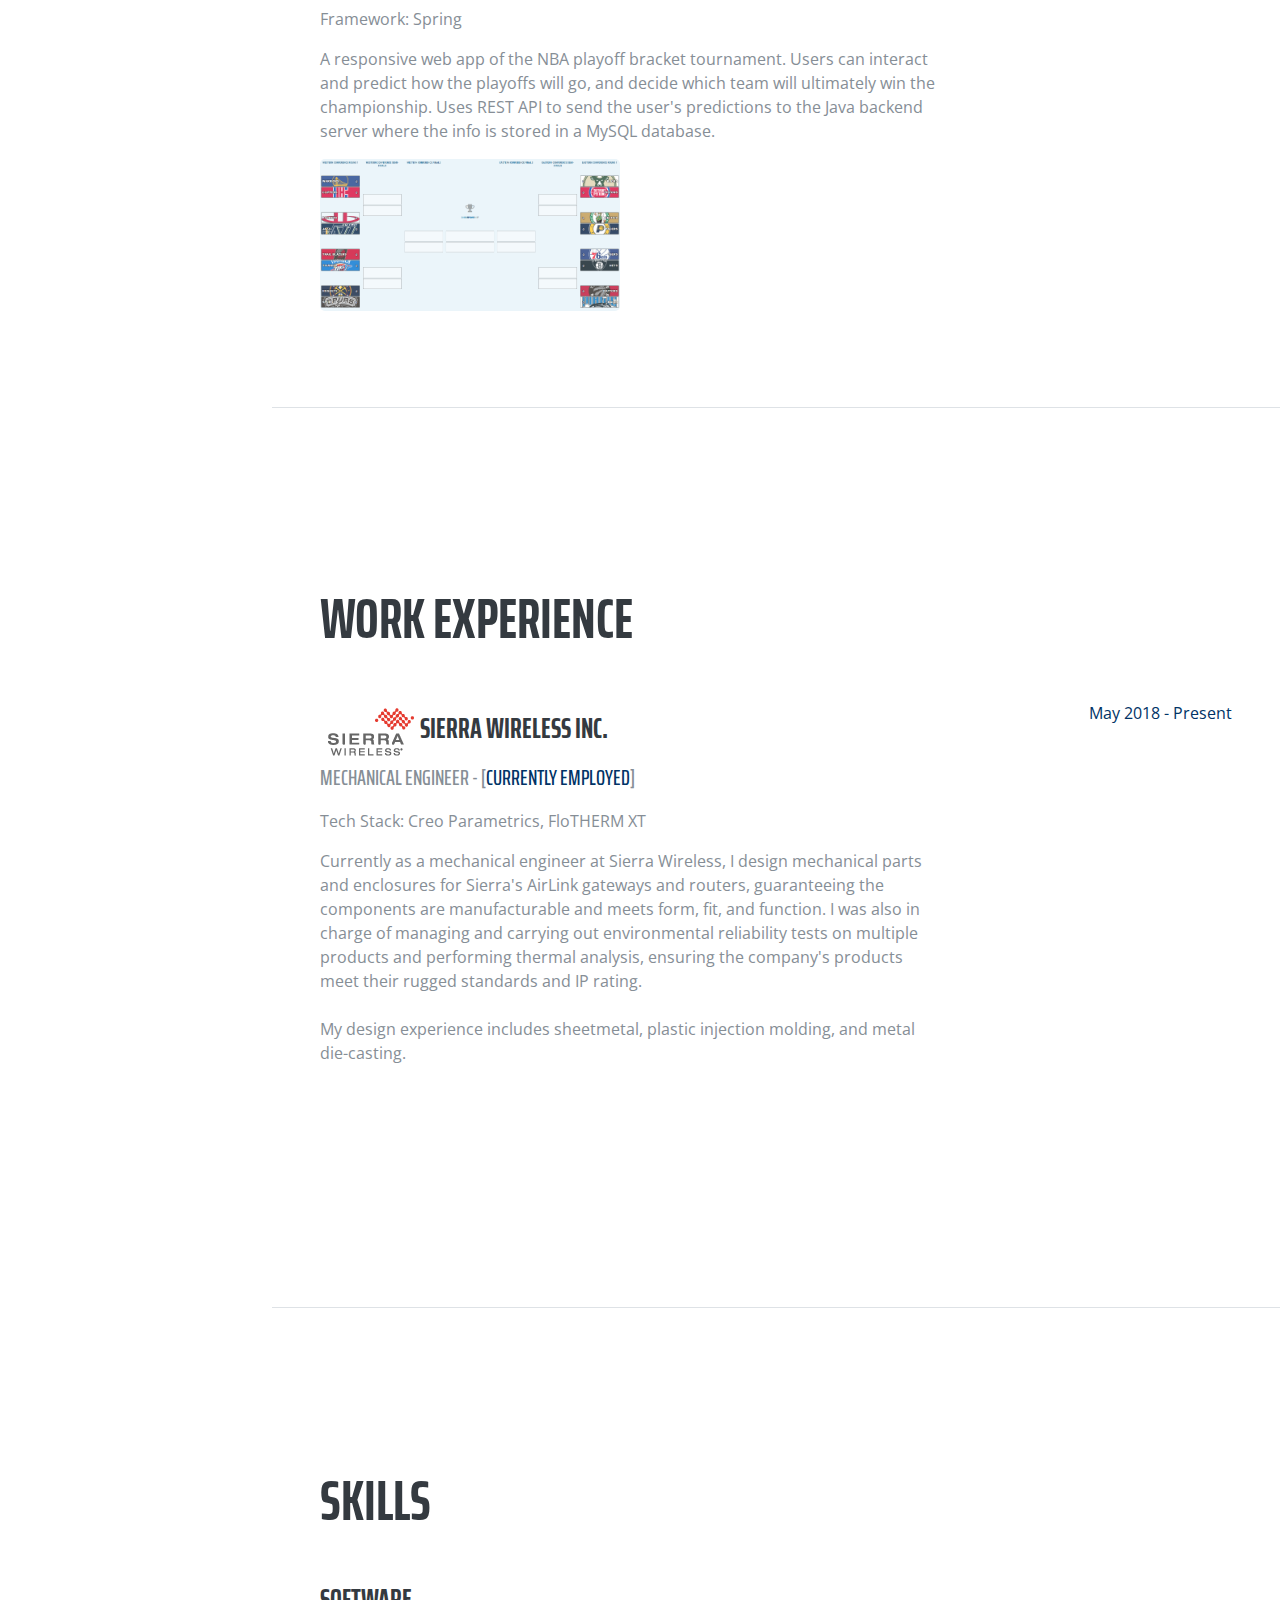
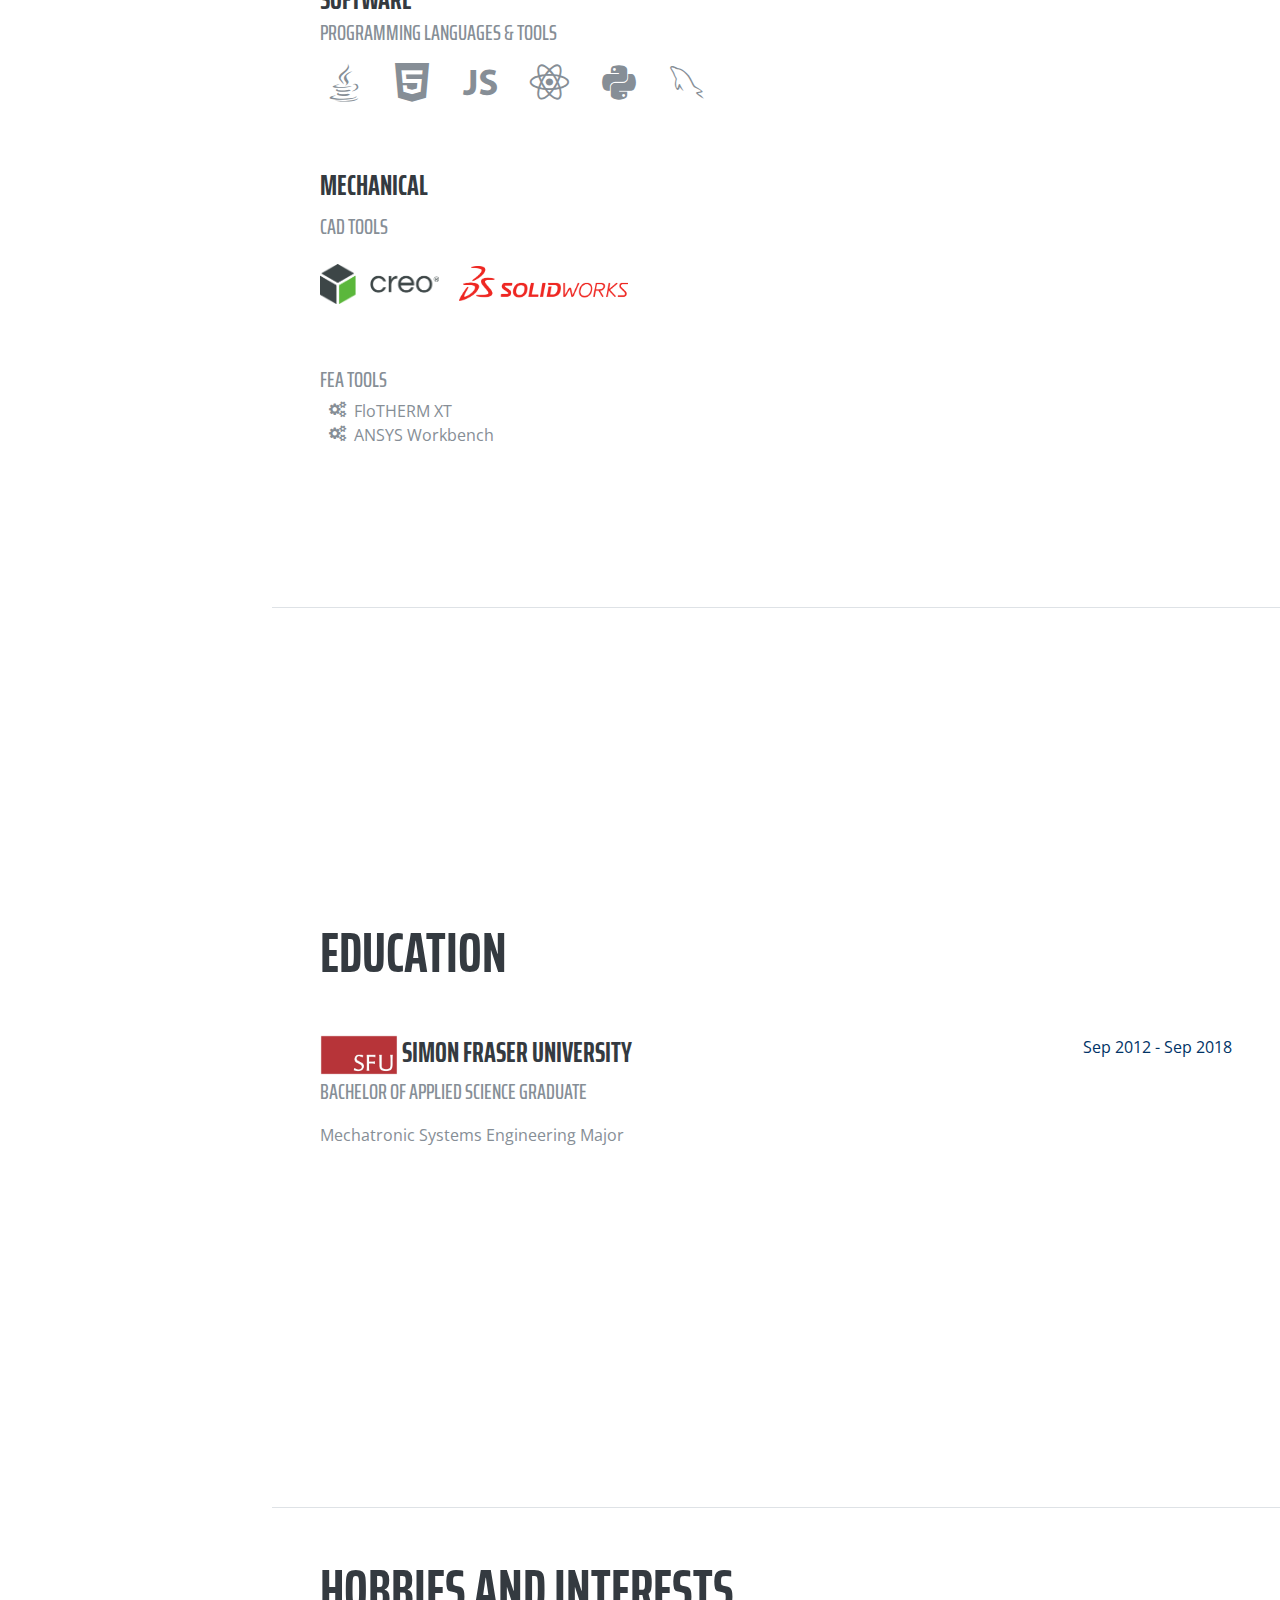
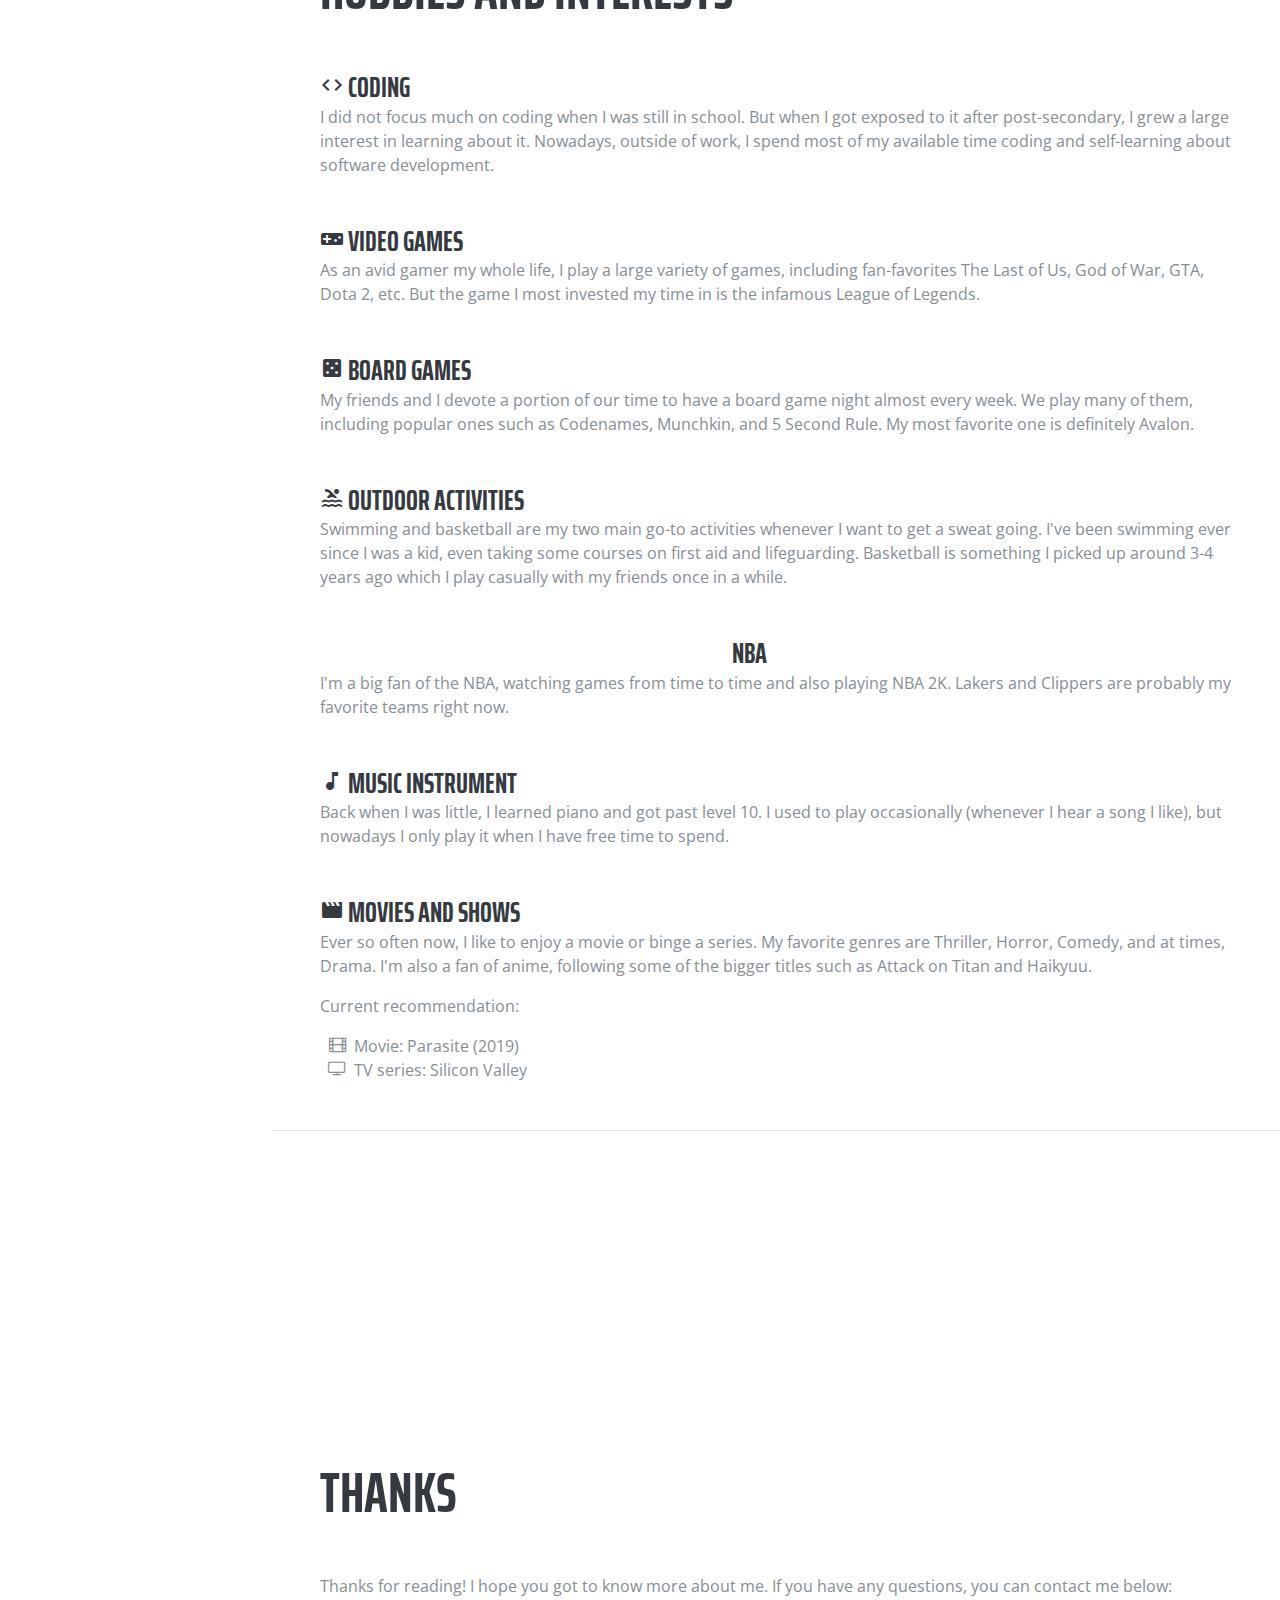
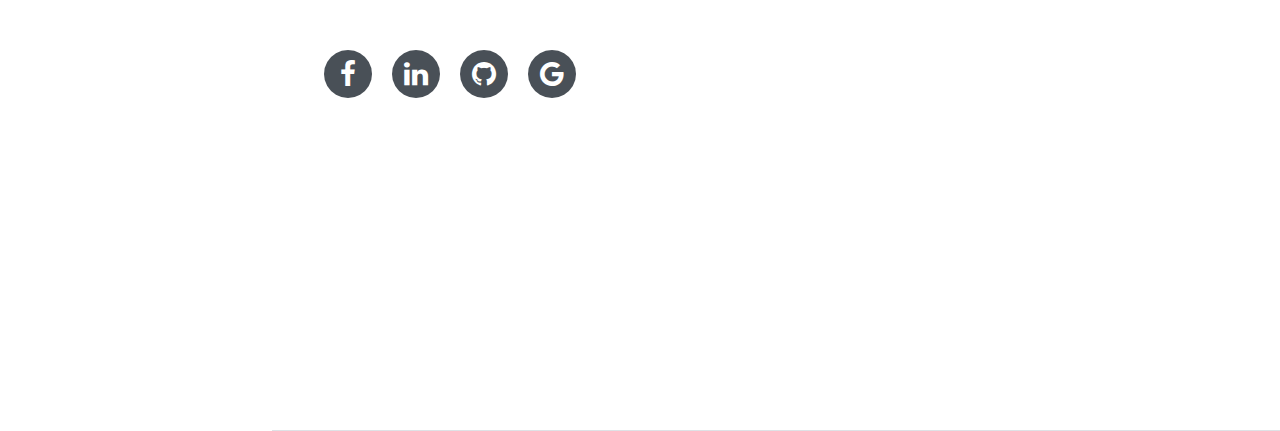
==== commit 889d7f3e: "updated project list" ====
--- a/index.html
+++ b/index.html
@@ -75,9 +75,7 @@
             <a class="nav-link js-scroll-trigger" href="#about">About</a>
           </li>
           <li class="nav-item">
-            <a class="nav-link js-scroll-trigger" href="#education"
-              >Education</a
-            >
+            <a class="nav-link js-scroll-trigger" href="#projects">Projects</a>
           </li>
           <li class="nav-item">
             <a class="nav-link js-scroll-trigger" href="#experience"
@@ -85,10 +83,12 @@
             >
           </li>
           <li class="nav-item">
-            <a class="nav-link js-scroll-trigger" href="#projects">Projects</a>
+            <a class="nav-link js-scroll-trigger" href="#skills">Skills</a>
           </li>
           <li class="nav-item">
-            <a class="nav-link js-scroll-trigger" href="#skills">Skills</a>
+            <a class="nav-link js-scroll-trigger" href="#education"
+              >Education</a
+            >
           </li>
           <li class="nav-item">
             <a class="nav-link js-scroll-trigger" href="#hobbies"
@@ -157,83 +157,51 @@
 
       <section
         class="resume-section p-3 p-lg-5 d-flex flex-column"
-        id="education"
-      >
-        <div class="my-auto">
-          <h2 class="mb-5">Education</h2>
-
-          <div class="resume-item d-flex flex-column flex-md-row mb-5">
-            <div class="resume-content mr-auto">
-              <h3 class="mb-0">
-                <img src="img/SFU_logo.jpg" style="height:40px;" /> Simon Fraser
-                University
-              </h3>
-              <div class="subheading mb-3">
-                Bachelor of Applied Science Graduate
-              </div>
-              <div>Mechatronic Systems Engineering Major</div>
-            </div>
-            <div class="resume-date text-md-right">
-              <span class="text-primary">Sep 2012 - Sep 2018</span>
-            </div>
-          </div>
-        </div>
-      </section>
-
-      <section
-        class="resume-section p-3 p-lg-5 d-flex flex-column"
-        id="experience"
-      >
-        <div class="my-auto">
-          <h2 class="mb-5">Work Experience</h2>
-
-          <div class="resume-item d-flex flex-column flex-md-row mb-5">
-            <div class="resume-content mr-auto">
-              <h3 class="mb-0">
-                <img src="img/sierra_logo.png" />Sierra Wireless Inc.
-              </h3>
-              <div class="subheading mb-3">
-                Mechanical Engineer - [<span class="text-primary"
-                  >Currently Employed</span
-                >]
-              </div>
-              <p class="tech-stack">
-                Tech Stack: Creo Parametrics, FloTHERM XT
-              </p>
-              <p>
-                Currently as a mechanical engineer at Sierra Wireless, I design
-                mechanical parts and enclosures for Sierra's AirLink gateways
-                and routers, guaranteeing the components are manufacturable and
-                meets form, fit, and function. I was also in charge of managing
-                and carrying out environmental reliability tests on multiple
-                products and performing thermal analysis, ensuring the company's
-                products meet their rugged standards and IP rating.
-
-                <br /><br />My design experience includes sheetmetal, plastic
-                injection molding, and metal die-casting.
-                <br />
-              </p>
-            </div>
-            <div class="resume-date text-md-right">
-              <span class="text-primary">May 2018 - Present</span>
-            </div>
-          </div>
-        </div>
-      </section>
-
-      <section
-        class="resume-section p-3 p-lg-5 d-flex flex-column"
         id="projects"
       >
         <div class="my-auto">
           <h2 class="mb-5">Projects</h2>
           <!--TODO: add your projects here-->
+
+          <div class="resume-item d-flex flex-column flex-md-row mb-5">
+            <div class="resume-content mr-auto">
+              <h3 class="mb-0">
+                <i class="devicons devicons-java"></i>Receipt Reader Maching
+                Learning App
+              </h3>
+              <div class="subheading mb-3">
+                Personal Project - Android Application
+              </div>
+              <p>Tech Stack: Java, SQL</p>
+              <p>
+                An android application that seeks to simplify manual expense
+                tracking by automatically logging expenses and keeping track of
+                how much the user spent. Photos of receipt can be submitted to
+                the app, where the receipt is scanned and converted into text
+                using Machine Learning.
+              </p>
+
+              <img
+                id="receipt-pic"
+                class="enlarge-move"
+                src="img/Receipt_project.png"
+                style="width:100%;max-width:300px"
+                onclick="imageEnlarger('receipt-pic')"
+              />
+            </div>
+            <div class="resume-date text-md-right">
+              <span class="text-primary">Feb - Mar 2020</span>
+            </div>
+          </div>
+
           <div class="resume-item d-flex flex-column flex-md-row mb-5">
             <div class="resume-content mr-auto">
               <h3 class="mb-0">
                 <i class="devicons devicons-javascript"></i>Personal Website
               </h3>
-              <div class="subheading mb-3">Personal Project</div>
+              <div class="subheading mb-3">
+                Personal Project - Web Application
+              </div>
               <p>Tech Stack: JavaScript, HTML</p>
               <p>
                 My personal website, which you are browsing right now!
@@ -250,7 +218,9 @@
               <h3 class="mb-0">
                 <i class="devicons devicons-react"></i>Movie Browser
               </h3>
-              <div class="subheading mb-3">Personal Project</div>
+              <div class="subheading mb-3">
+                Personal Project - Web Application
+              </div>
               <p>
                 Tech Stack: React, Basscss
               </p>
@@ -265,8 +235,8 @@
               </p>
               <p>
                 Link:
-                <a href="https://alexmovie.netlify.com/" target="_blank"
-                  >https://alexmovie.netlify.com/</a
+                <a href="https://alexmovie.netlify.app/" target="_blank"
+                  >https://alexmovie.netlify.app</a
                 >
               </p>
 
@@ -296,7 +266,9 @@
               <h3 class="mb-0 mt-5">
                 <i class="devicons devicons-react"></i>Recipe List
               </h3>
-              <div class="subheading mb-3">Personal Project</div>
+              <div class="subheading mb-3">
+                Personal Project - Web Application
+              </div>
               <p>Tech Stack: React, Basscss</p>
               <p>Framework: NodeJS</p>
               <p>
@@ -317,7 +289,7 @@
               <!-- The Modal -->
             </div>
             <div class="resume-date text-md-right">
-              <span class="text-primary">Nov 2019</span>
+              <span class="text-primary">Nov - Dec 2019</span>
             </div>
           </div>
 
@@ -327,13 +299,15 @@
                 <i class="devicons devicons-javascript"></i>NBA Playoff Bracket
                 Predictor
               </h3>
-              <div class="subheading mb-3">Personal Project</div>
+              <div class="subheading mb-3">
+                Personal Project - Web Application
+              </div>
               <p>
                 Tech Stack: JavaScript, HTML, CSS, Java, MySQL
               </p>
               <p>Framework: Spring</p>
               <p>
-                A fully interactive UI of the NBA playoff bracket tournament.
+                A responsive web app of the NBA playoff bracket tournament.
                 Users can interact and predict how the playoffs will go, and
                 decide which team will ultimately win the championship. Uses
                 REST API to send the user's predictions to the Java backend
@@ -355,6 +329,47 @@
         </div>
       </section>
 
+      <section
+        class="resume-section p-3 p-lg-5 d-flex flex-column"
+        id="experience"
+      >
+        <div class="my-auto">
+          <h2 class="mb-5">Work Experience</h2>
+
+          <div class="resume-item d-flex flex-column flex-md-row mb-5">
+            <div class="resume-content mr-auto">
+              <h3 class="mb-0">
+                <img src="img/sierra_logo.png" />Sierra Wireless Inc.
+              </h3>
+              <div class="subheading mb-3">
+                Mechanical Engineer - [<span class="text-primary"
+                  >Currently Employed</span
+                >]
+              </div>
+              <p class="tech-stack">
+                Tech Stack: Creo Parametrics, FloTHERM XT
+              </p>
+              <p>
+                Currently as a mechanical engineer at Sierra Wireless, I design
+                mechanical parts and enclosures for Sierra's AirLink gateways
+                and routers, guaranteeing the components are manufacturable and
+                meets form, fit, and function. I was also in charge of managing
+                and carrying out environmental reliability tests on multiple
+                products and performing thermal analysis, ensuring the company's
+                products meet their rugged standards and IP rating.
+
+                <br /><br />My design experience includes sheetmetal, plastic
+                injection molding, and metal die-casting.
+                <br />
+              </p>
+            </div>
+            <div class="resume-date text-md-right">
+              <span class="text-primary">May 2018 - Present</span>
+            </div>
+          </div>
+        </div>
+      </section>
+
       <section class="resume-section p-3 p-lg-5 d-flex flex-column" id="skills">
         <div class="my-auto">
           <h2 class="mb-5">Skills</h2>
@@ -405,6 +420,31 @@
               ANSYS Workbench
             </li>
           </ul>
+        </div>
+      </section>
+
+      <section
+        class="resume-section p-3 p-lg-5 d-flex flex-column"
+        id="education"
+      >
+        <div class="my-auto">
+          <h2 class="mb-5">Education</h2>
+
+          <div class="resume-item d-flex flex-column flex-md-row mb-5">
+            <div class="resume-content mr-auto">
+              <h3 class="mb-0">
+                <img src="img/SFU_logo.jpg" style="height:40px;" /> Simon Fraser
+                University
+              </h3>
+              <div class="subheading mb-3">
+                Bachelor of Applied Science Graduate
+              </div>
+              <div>Mechatronic Systems Engineering Major</div>
+            </div>
+            <div class="resume-date text-md-right">
+              <span class="text-primary">Sep 2012 - Sep 2018</span>
+            </div>
+          </div>
         </div>
       </section>
 
@@ -442,9 +482,9 @@
           </h3>
           <p>
             My friends and I devote a portion of our time to have a board game
-            night every week. We play many of them, including popular ones such
-            as Codenames, Munchkin, and 5 Second Rule. My most favorite one is
-            definitely Avalon.
+            night almost every week. We play many of them, including popular
+            ones such as Codenames, Munchkin, and 5 Second Rule. My most
+            favorite one is definitely Avalon.
           </p>
 
           <h3 class="mb-0 mt-5">
--- a/css/photo.css
+++ b/css/photo.css
@@ -12,6 +12,7 @@
   transform: translate(50px, 20px) scale(1.2);
 }
 
+#receipt-pic,
 #nba-pic,
 #recipe-pic,
 #movie-pic1,
@@ -21,6 +22,7 @@
   transition: 0.3s;
 }
 
+#receipt-pic:hover,
 #nba-pic:hover,
 #recipe-pic:hover,
 #movie-pic1:hover,
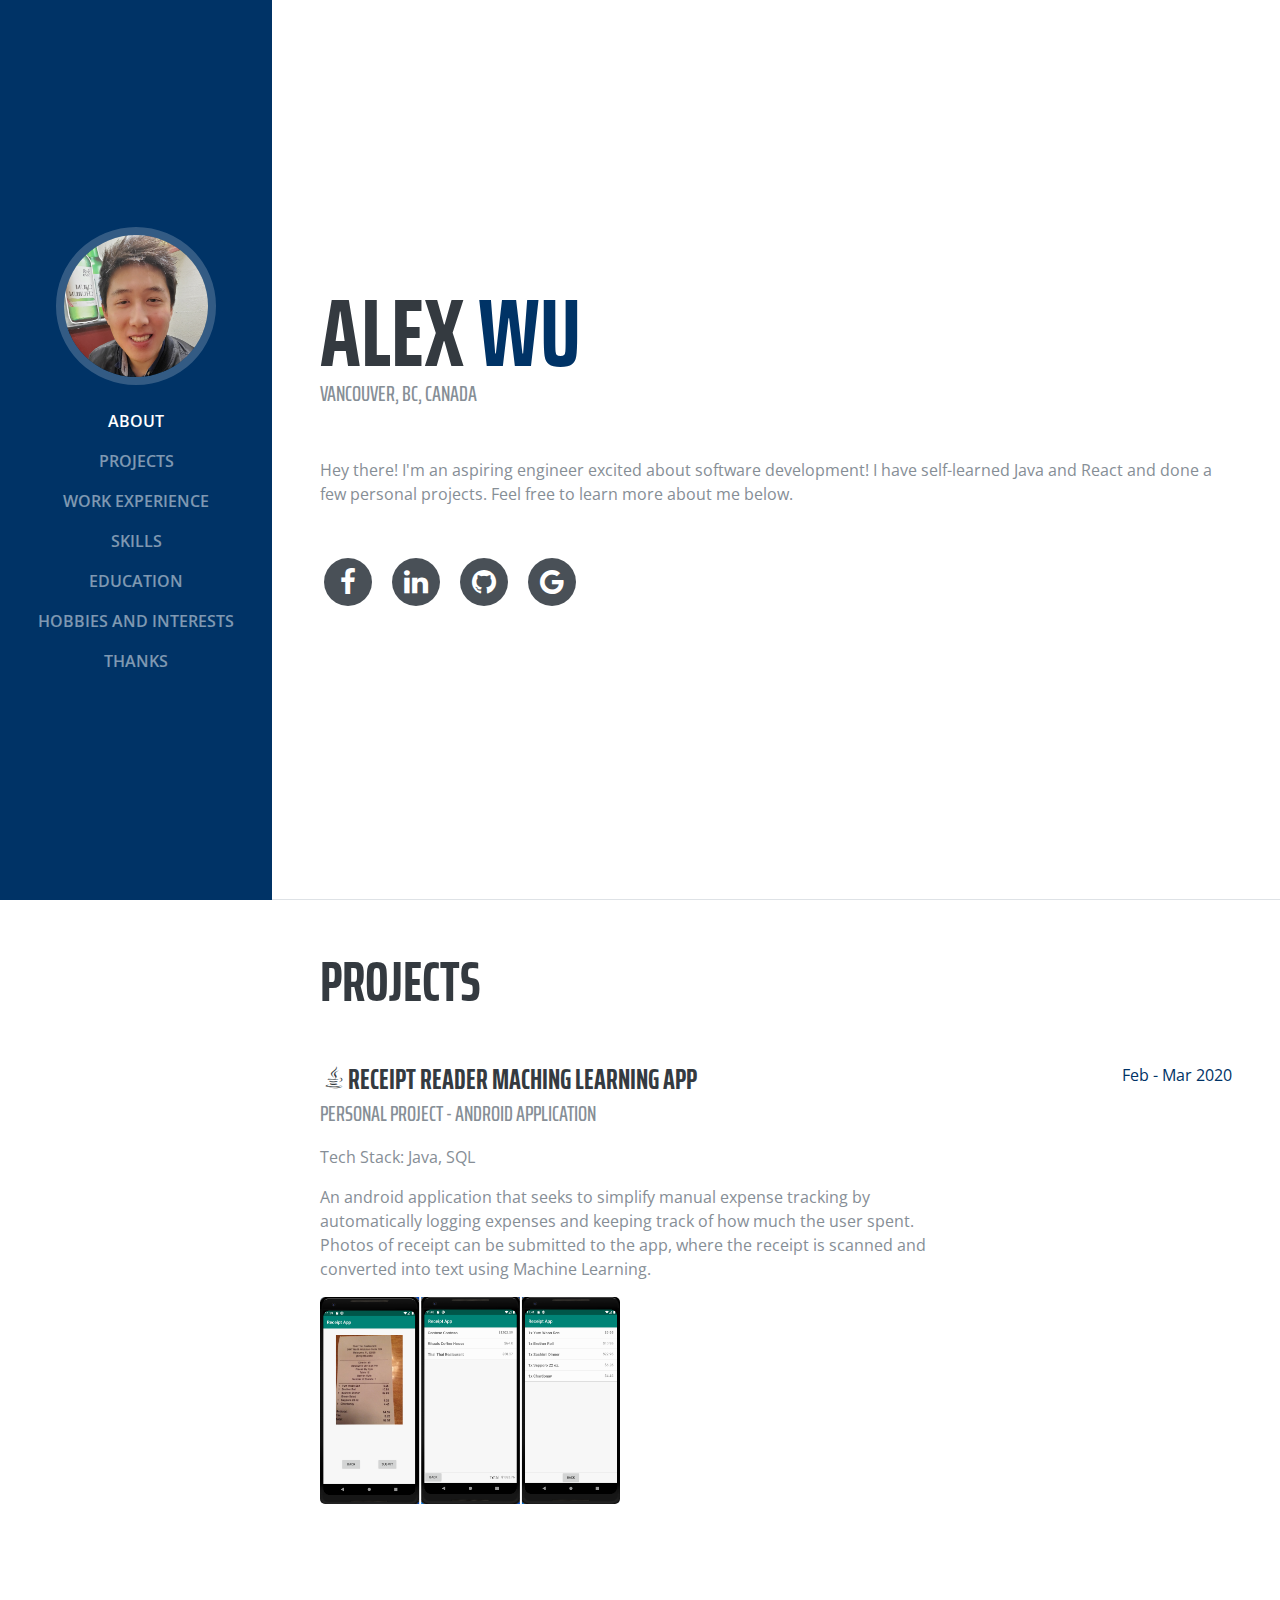
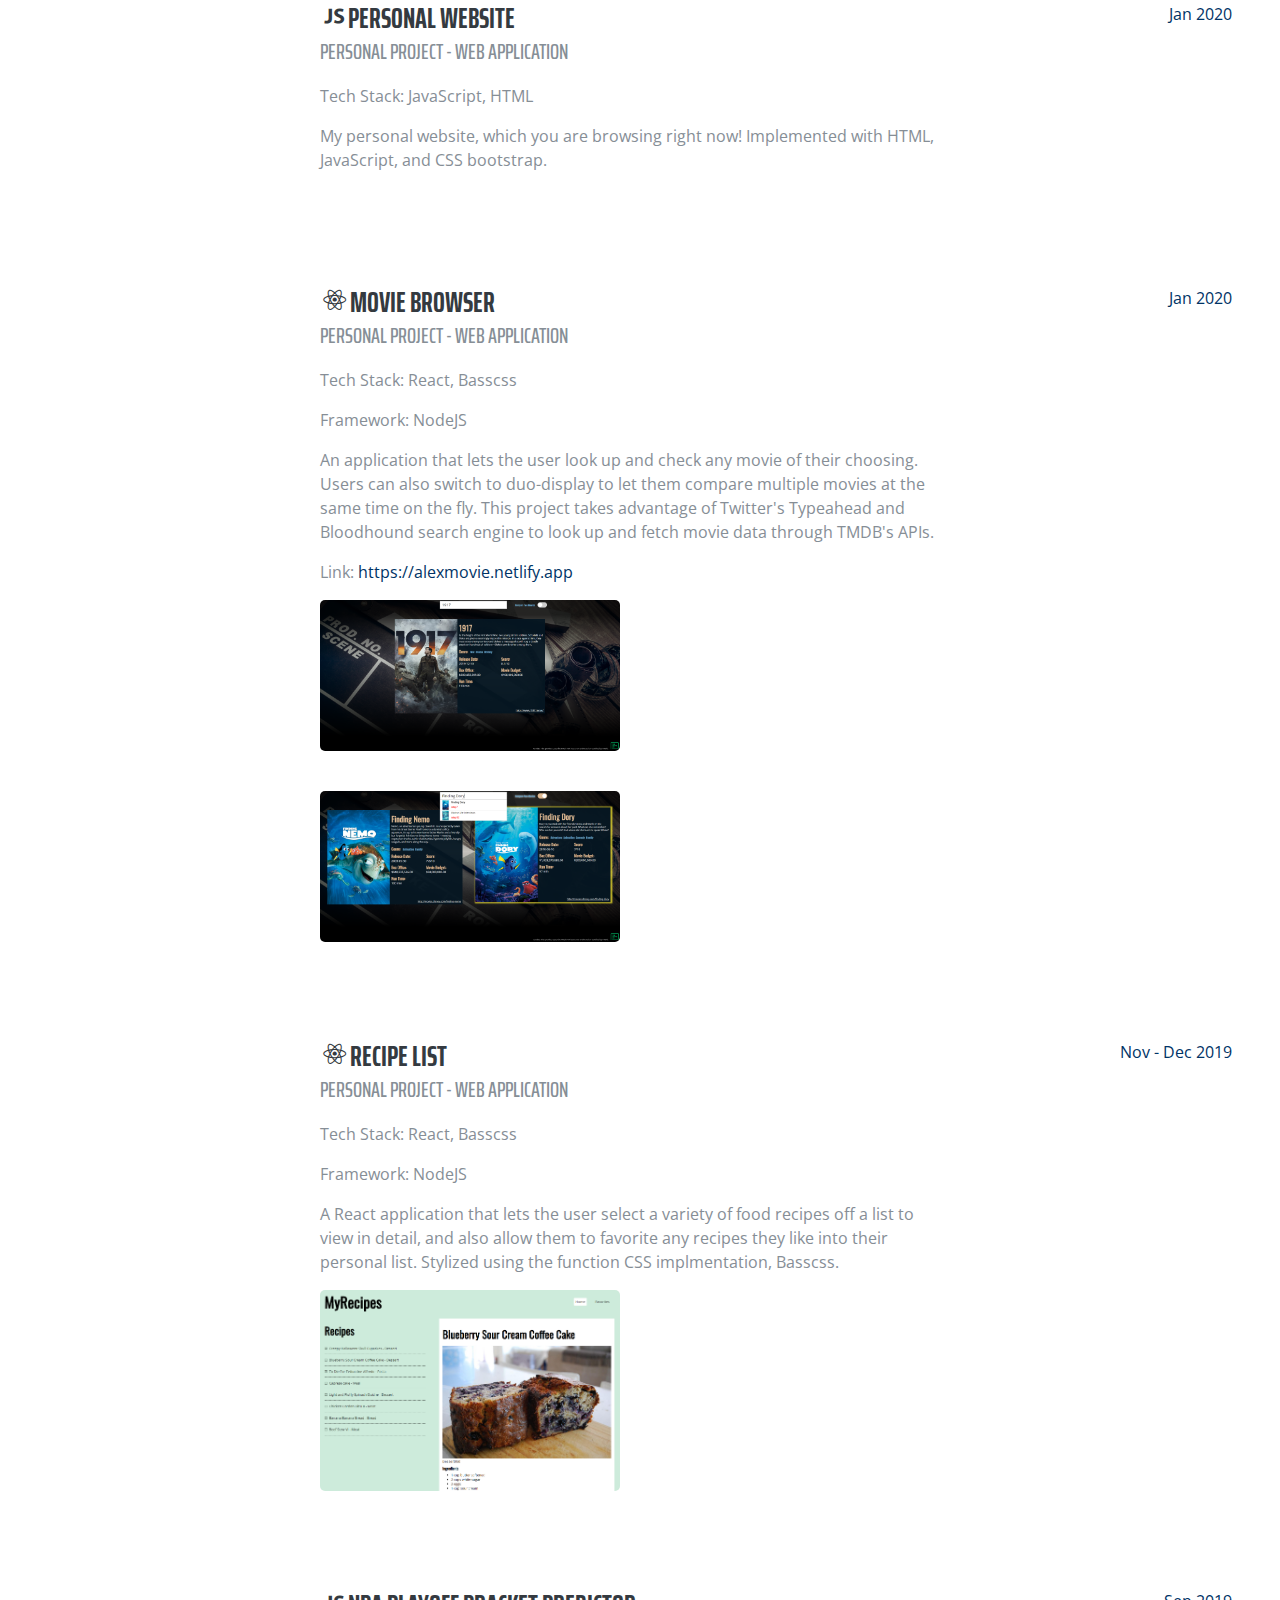
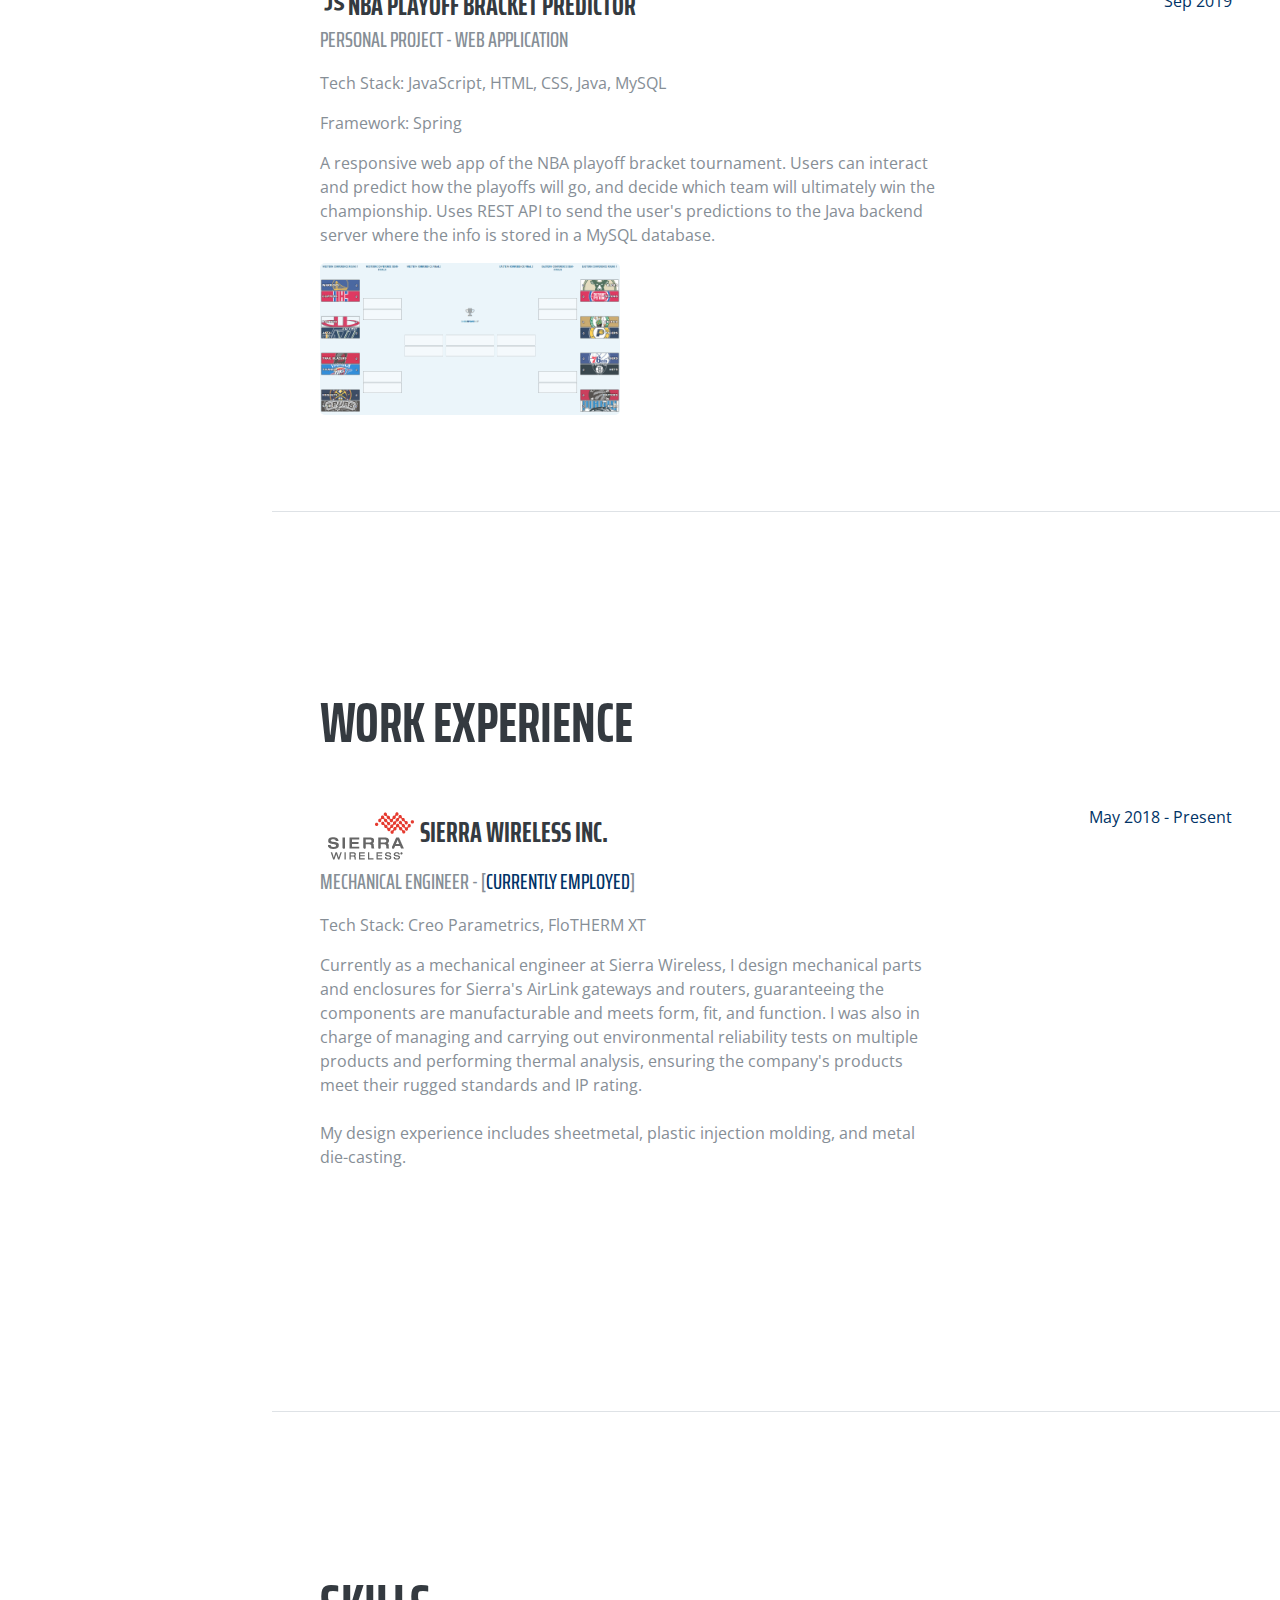
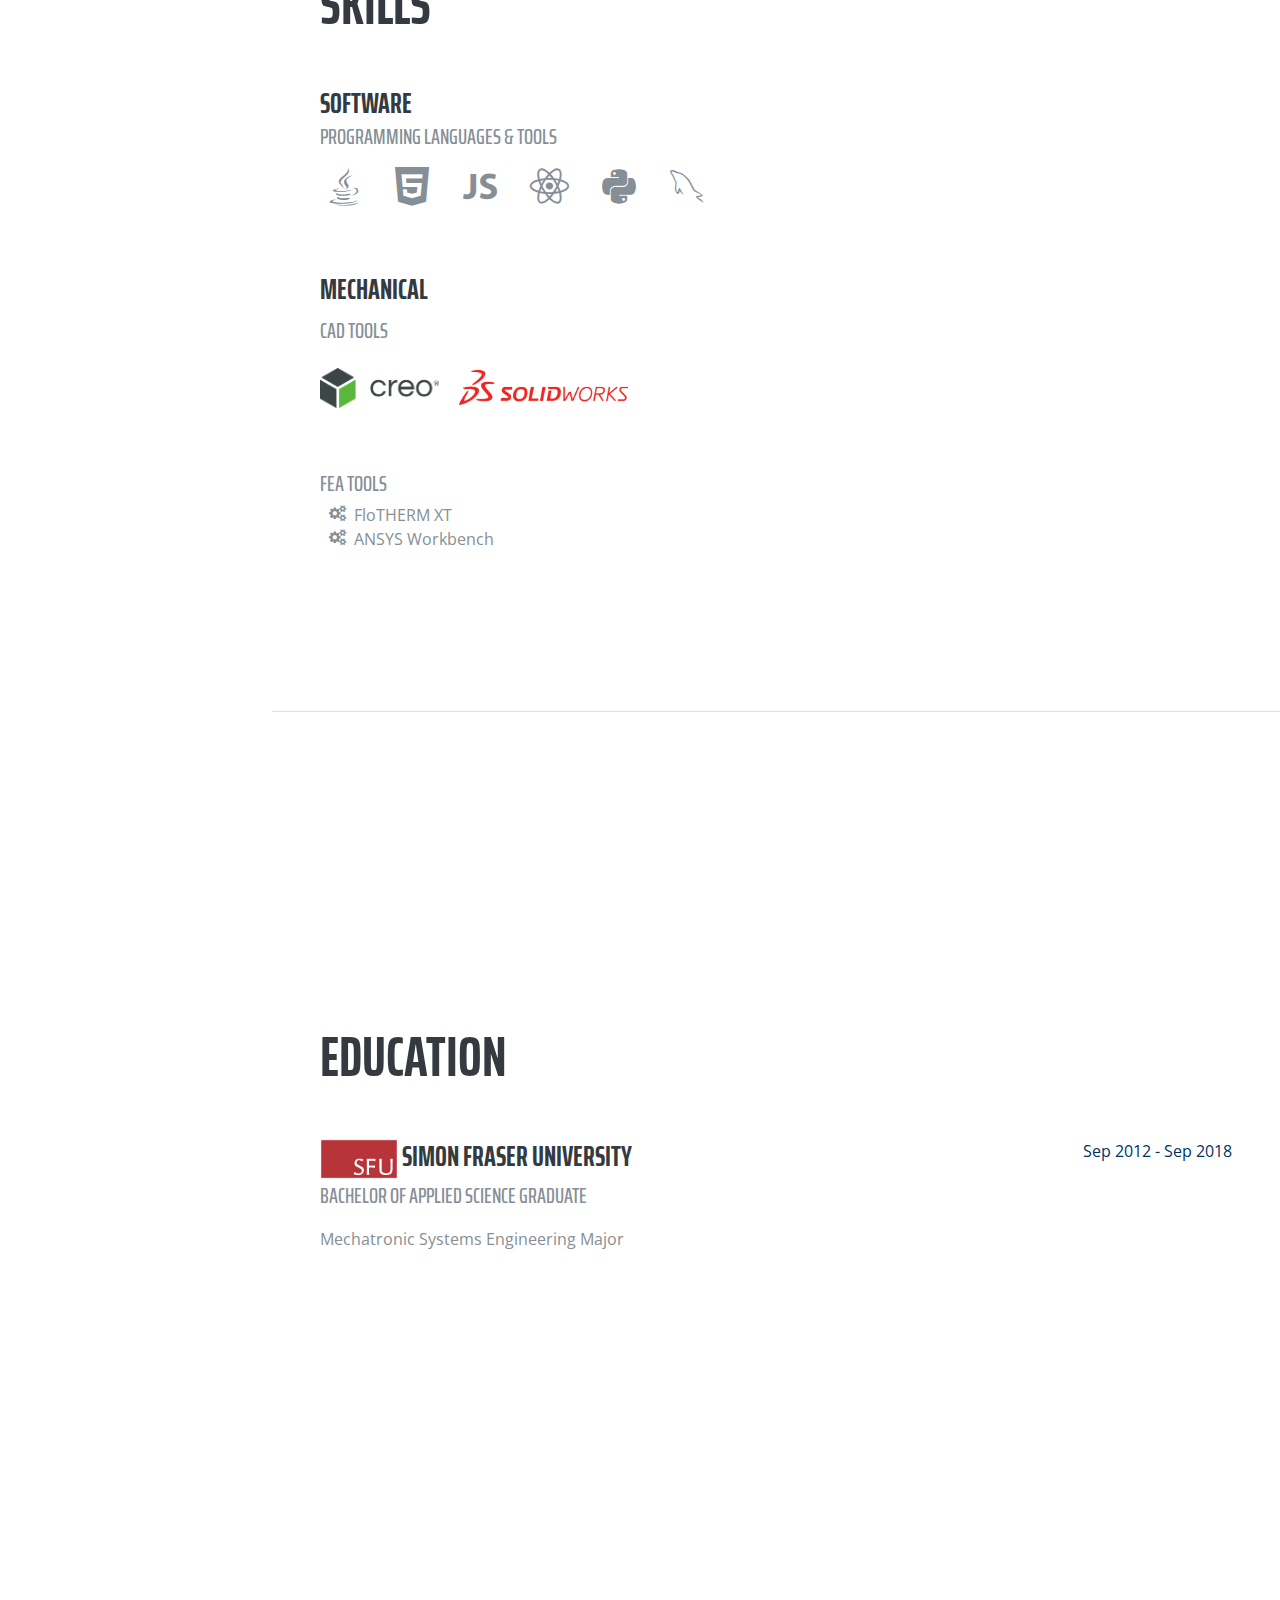
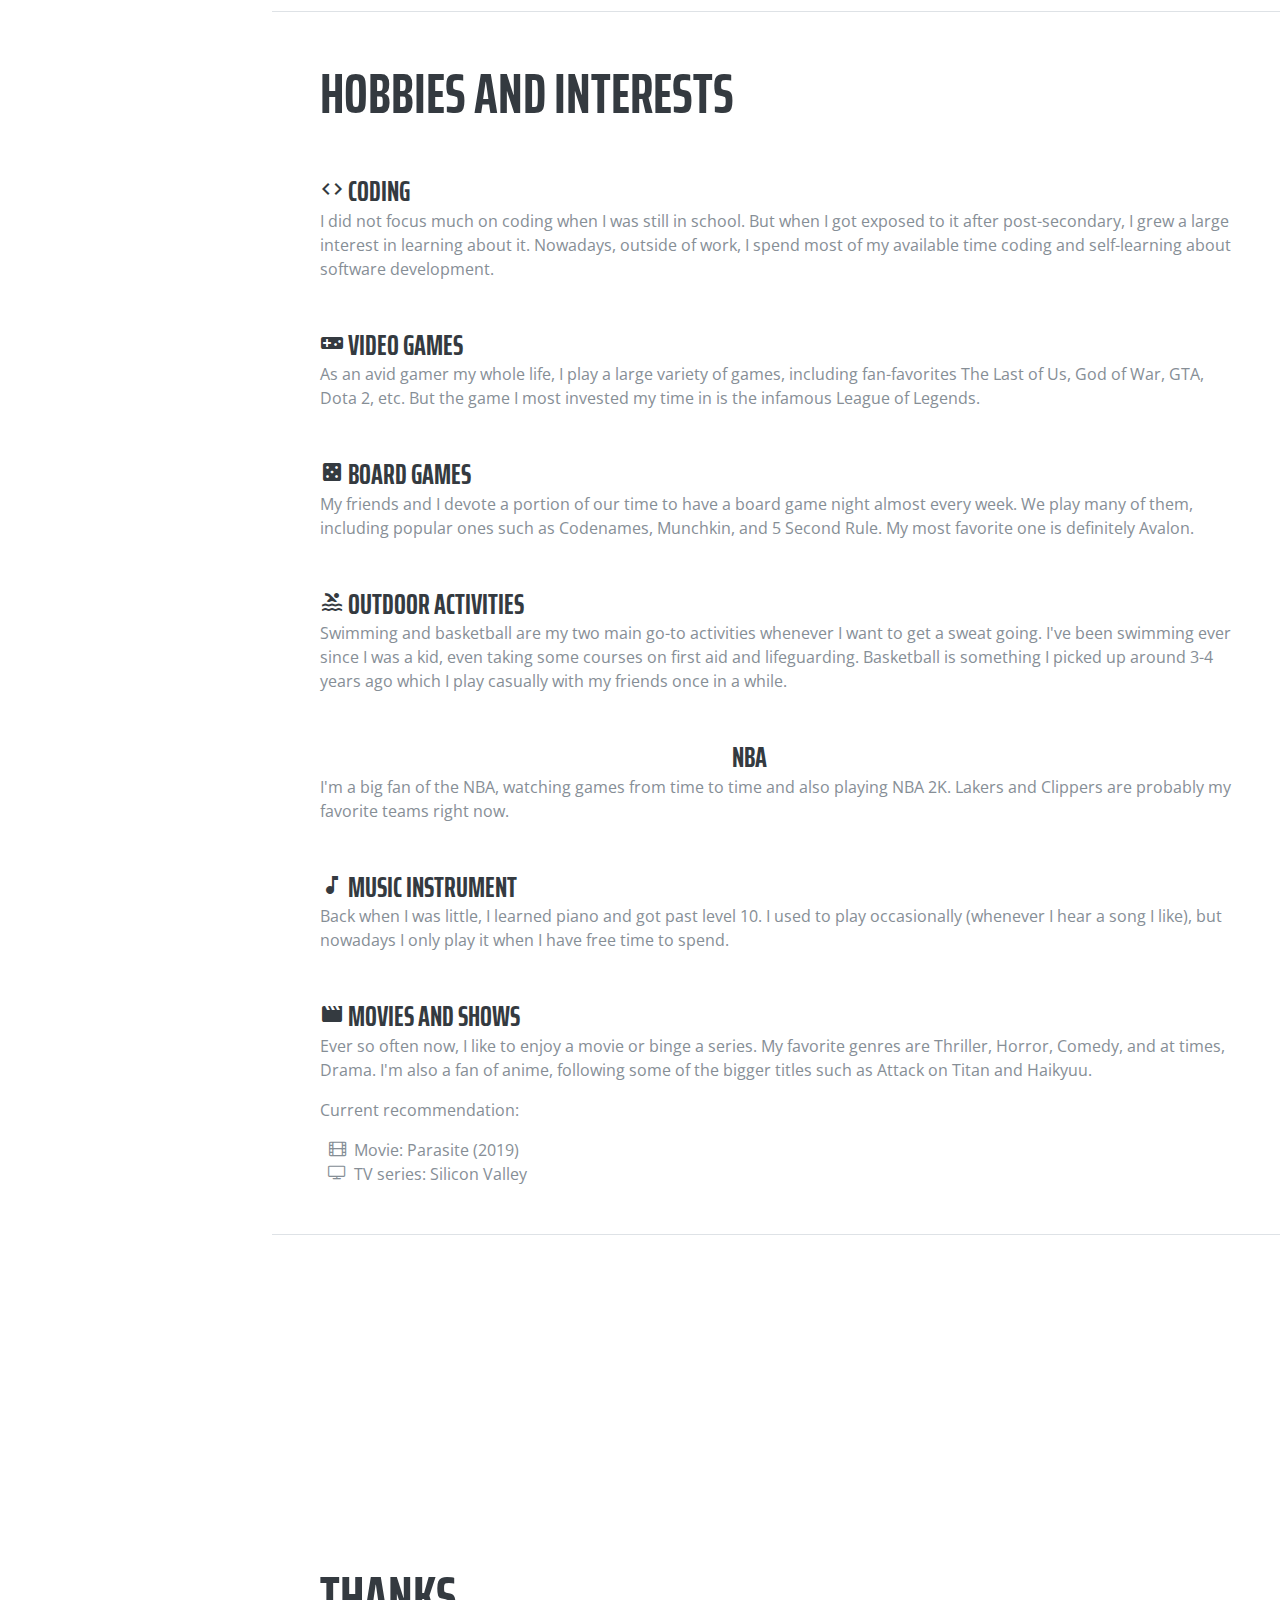
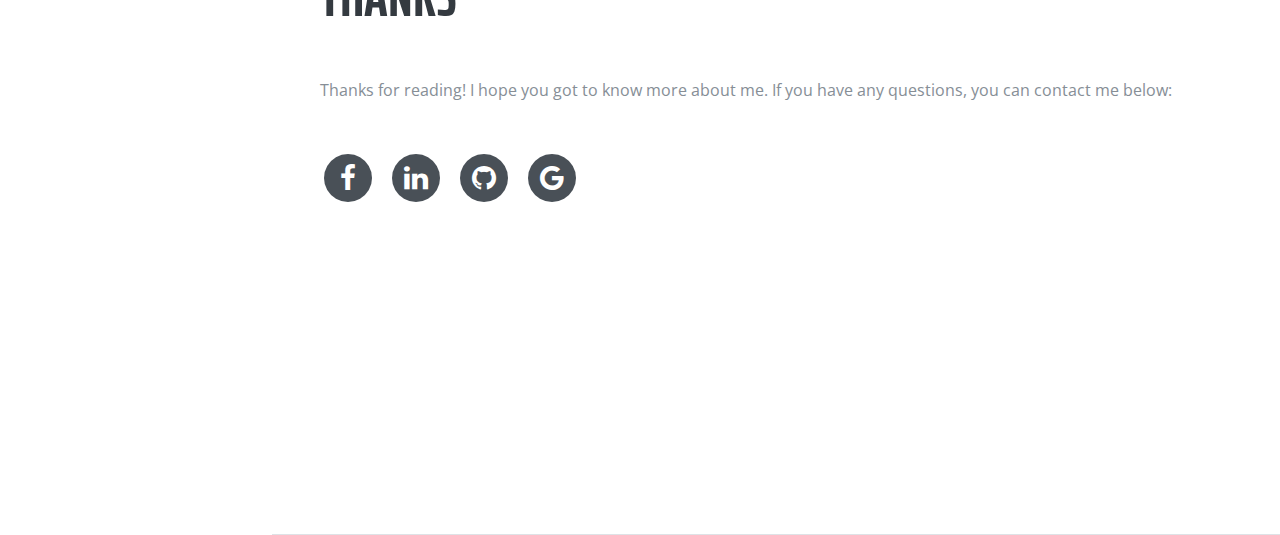
==== commit f3553c46: "fixed spacing" ====
--- a/index.html
+++ b/index.html
@@ -196,7 +196,7 @@
 
           <div class="resume-item d-flex flex-column flex-md-row mb-5">
             <div class="resume-content mr-auto">
-              <h3 class="mb-0">
+              <h3 class="mb-0 project-separate">
                 <i class="devicons devicons-javascript"></i>Personal Website
               </h3>
               <div class="subheading mb-3">
@@ -208,14 +208,14 @@
                 Implemented with HTML, JavaScript, and CSS bootstrap.
               </p>
             </div>
-            <div class="resume-date text-md-right">
+            <div class="resume-date text-md-right project-separate">
               <span class="text-primary">Jan 2020</span>
             </div>
           </div>
 
           <div class="resume-item d-flex flex-column flex-md-row mb-5">
             <div class="resume-content mr-auto">
-              <h3 class="mb-0">
+              <h3 class="mb-0 project-separate">
                 <i class="devicons devicons-react"></i>Movie Browser
               </h3>
               <div class="subheading mb-3">
@@ -256,14 +256,14 @@
               />
             </div>
 
-            <div class="resume-date text-md-right">
+            <div class="resume-date text-md-right project-separate">
               <span class="text-primary">Jan 2020</span>
             </div>
           </div>
 
           <div class="resume-item d-flex flex-column flex-md-row mb-5">
             <div class="resume-content mr-auto">
-              <h3 class="mb-0 mt-5">
+              <h3 class="mb-0 project-separate">
                 <i class="devicons devicons-react"></i>Recipe List
               </h3>
               <div class="subheading mb-3">
@@ -288,14 +288,14 @@
 
               <!-- The Modal -->
             </div>
-            <div class="resume-date text-md-right">
+            <div class="resume-date text-md-right project-separate">
               <span class="text-primary">Nov - Dec 2019</span>
             </div>
           </div>
 
           <div class="resume-item d-flex flex-column flex-md-row mb-5">
             <div class="resume-content mr-auto">
-              <h3 class="mb-0 mt-5">
+              <h3 class="mb-0 project-separate">
                 <i class="devicons devicons-javascript"></i>NBA Playoff Bracket
                 Predictor
               </h3>
@@ -322,7 +322,7 @@
                 onclick="imageEnlarger('nba-pic')"
               />
             </div>
-            <div class="resume-date text-md-right">
+            <div class="resume-date text-md-right project-separate">
               <span class="text-primary">Sep 2019</span>
             </div>
           </div>
--- a/css/resume.min.css
+++ b/css/resume.min.css
@@ -99,6 +99,9 @@
 section.resume-section .resume-item .resume-date {
   min-width: none;
 }
+.project-separate {
+  margin-top: 0;
+}
 @media (min-width: 768px) {
   section.resume-section {
     min-height: 100vh;
@@ -106,15 +109,15 @@
   section.resume-section .resume-item .resume-date {
     min-width: 18rem;
   }
-
-  
+  .project-separate {
+    margin-top: 50px;
+  }
 }
 @media (min-width: 992px) {
   section.resume-section {
     padding-top: 3rem !important;
     padding-bottom: 3rem !important;
   }
-
 }
 .bg-primary {
   background-color: #003366 !important;
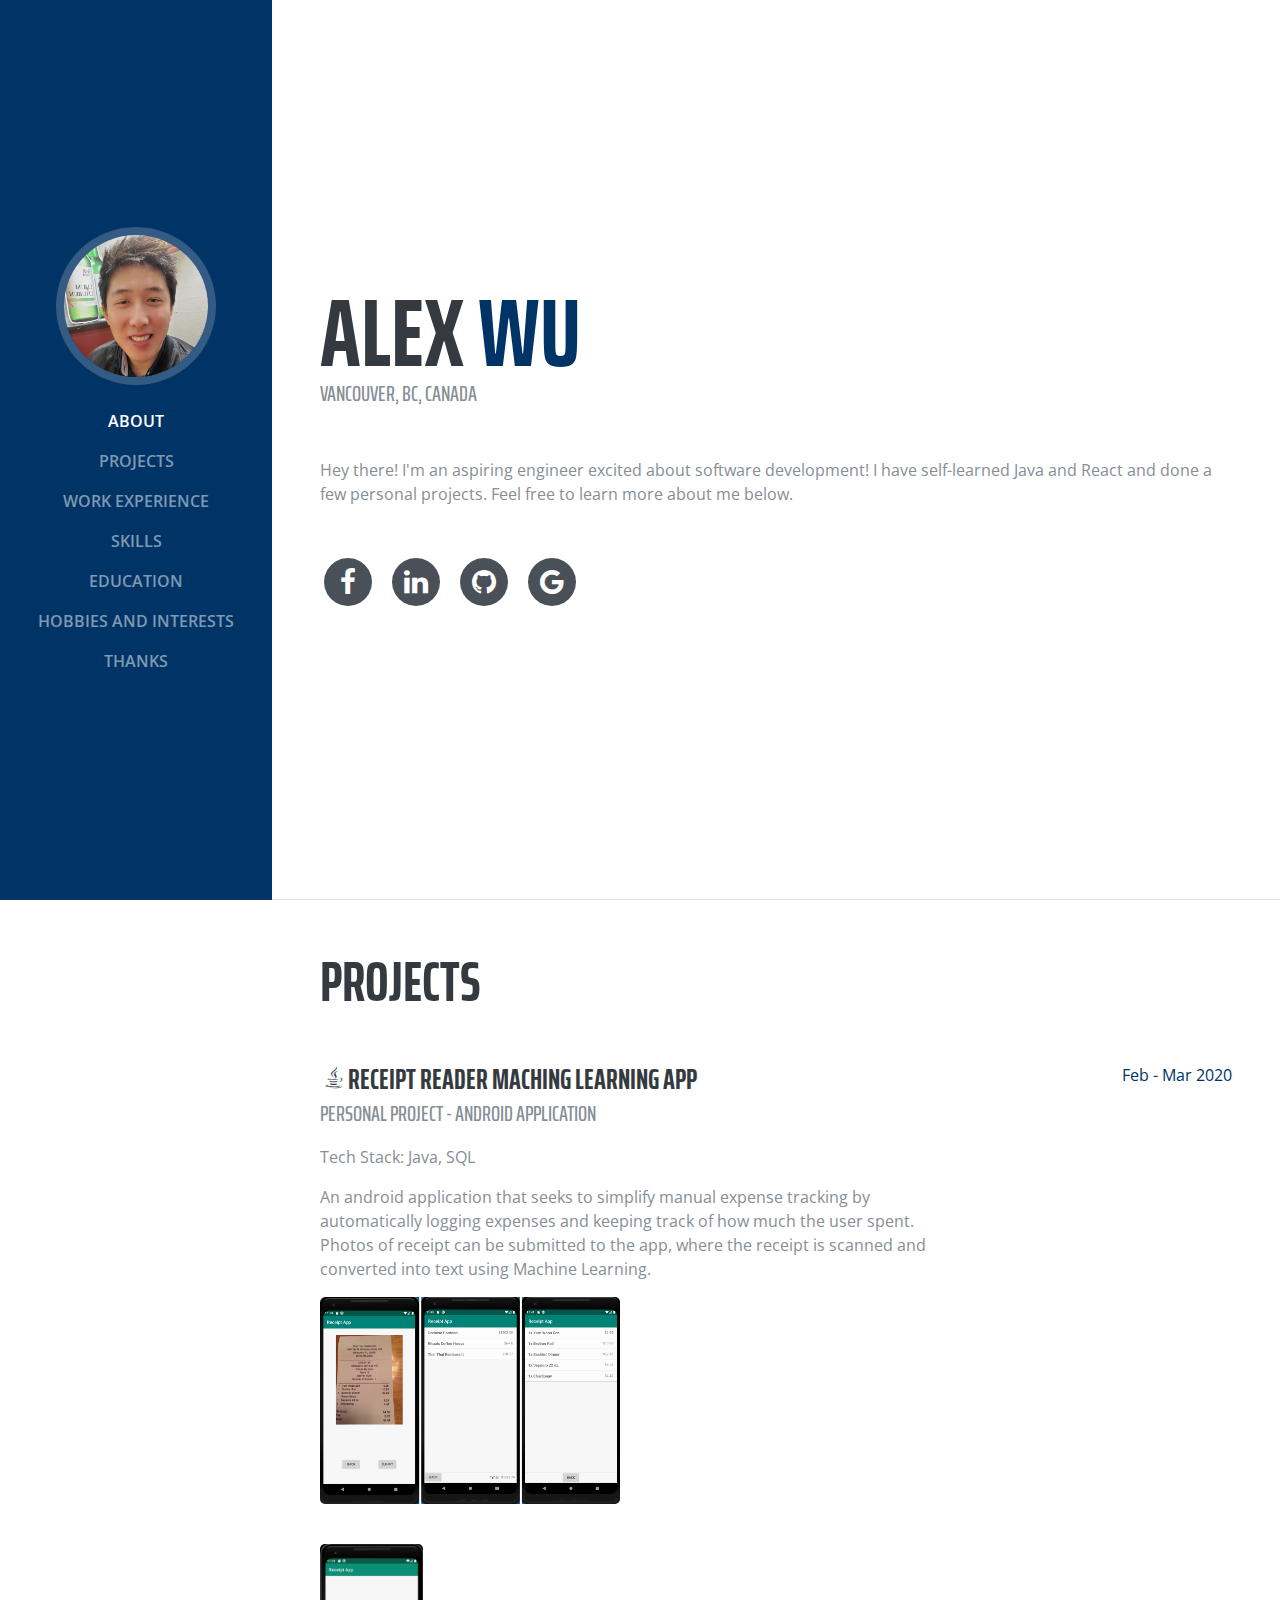
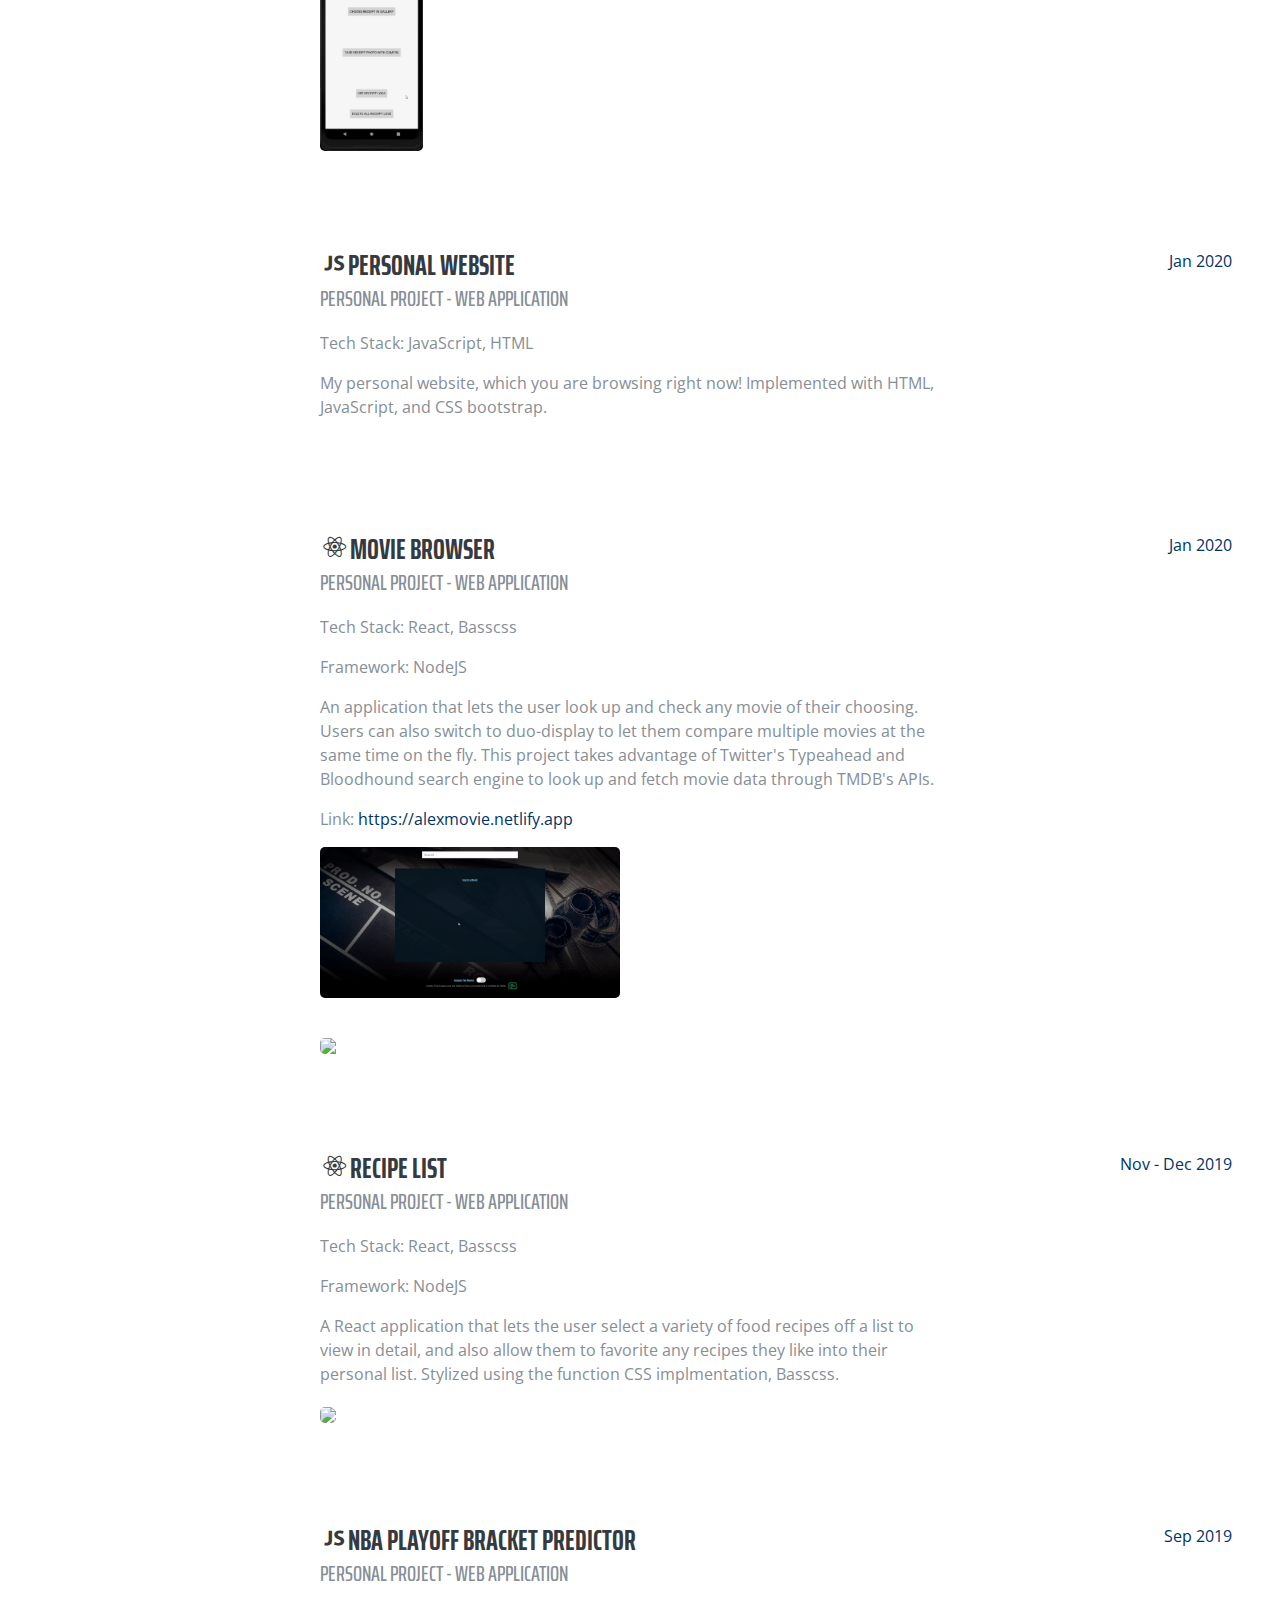
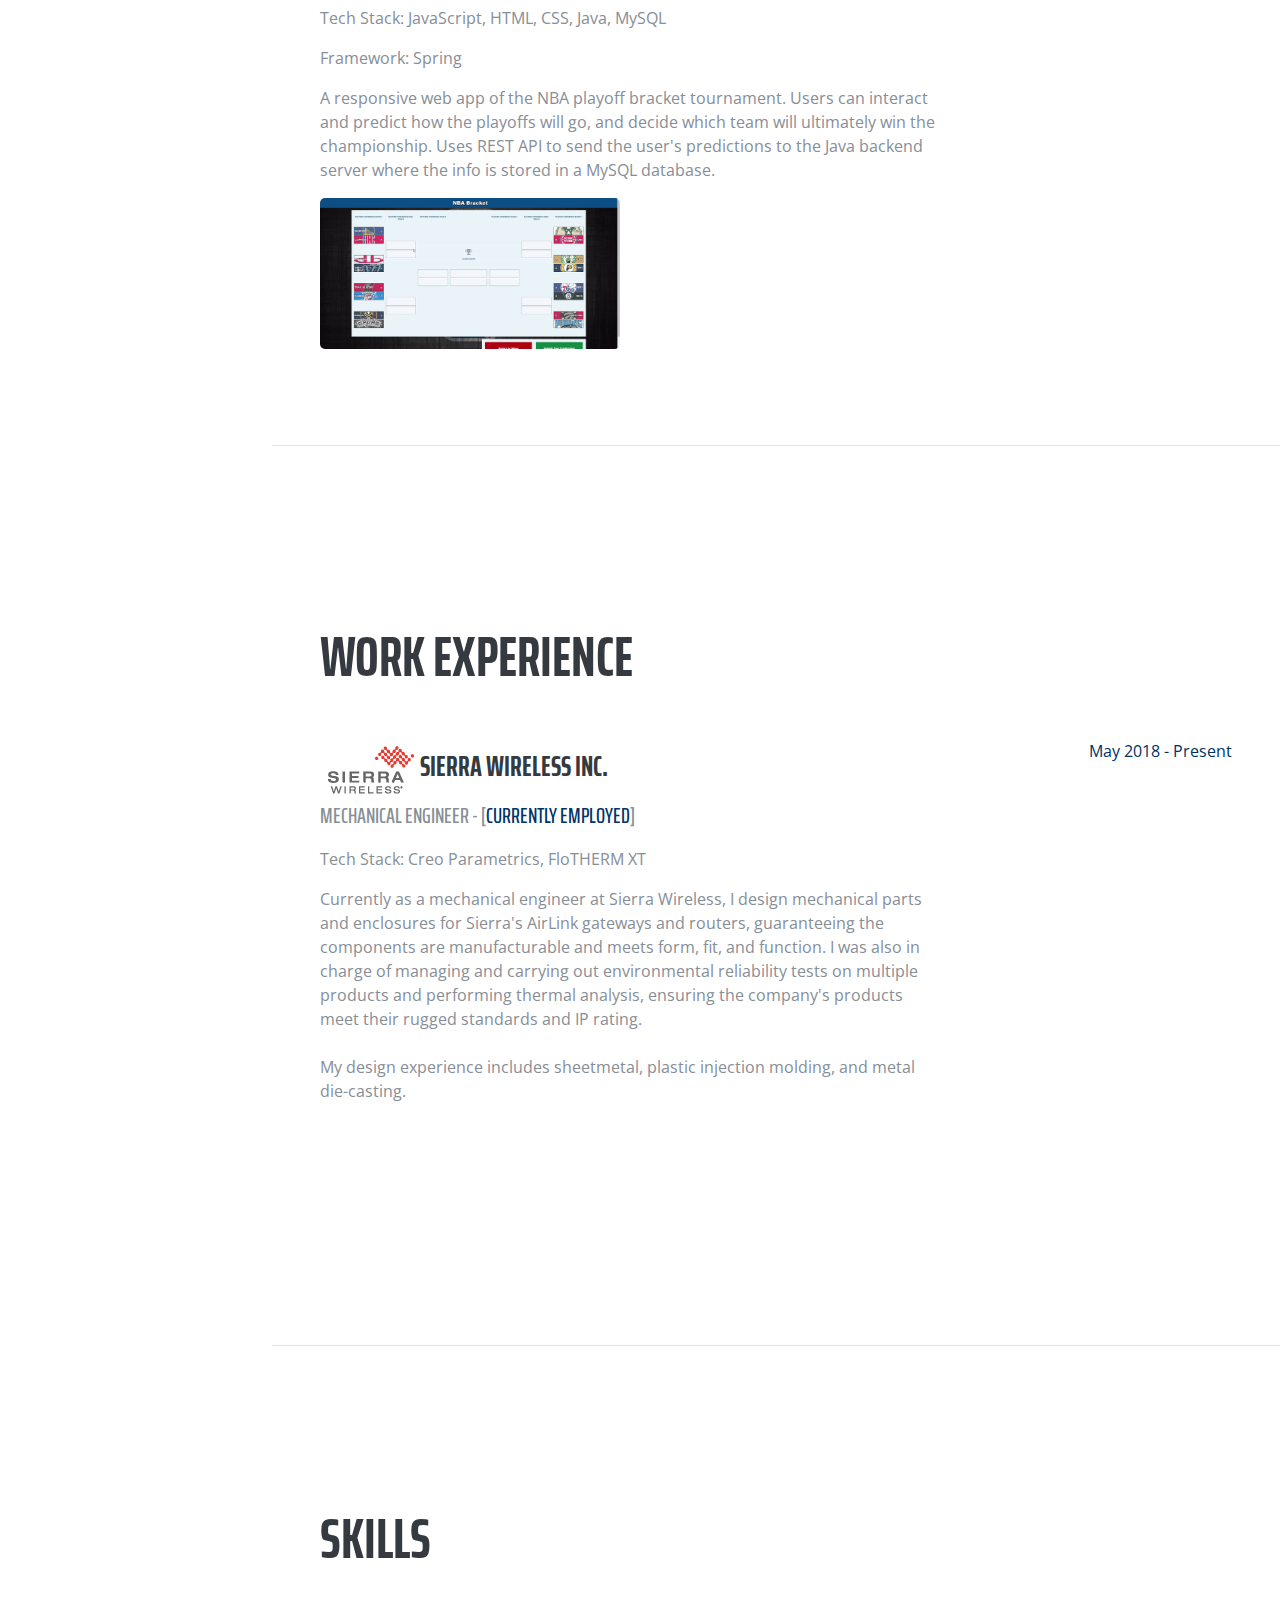
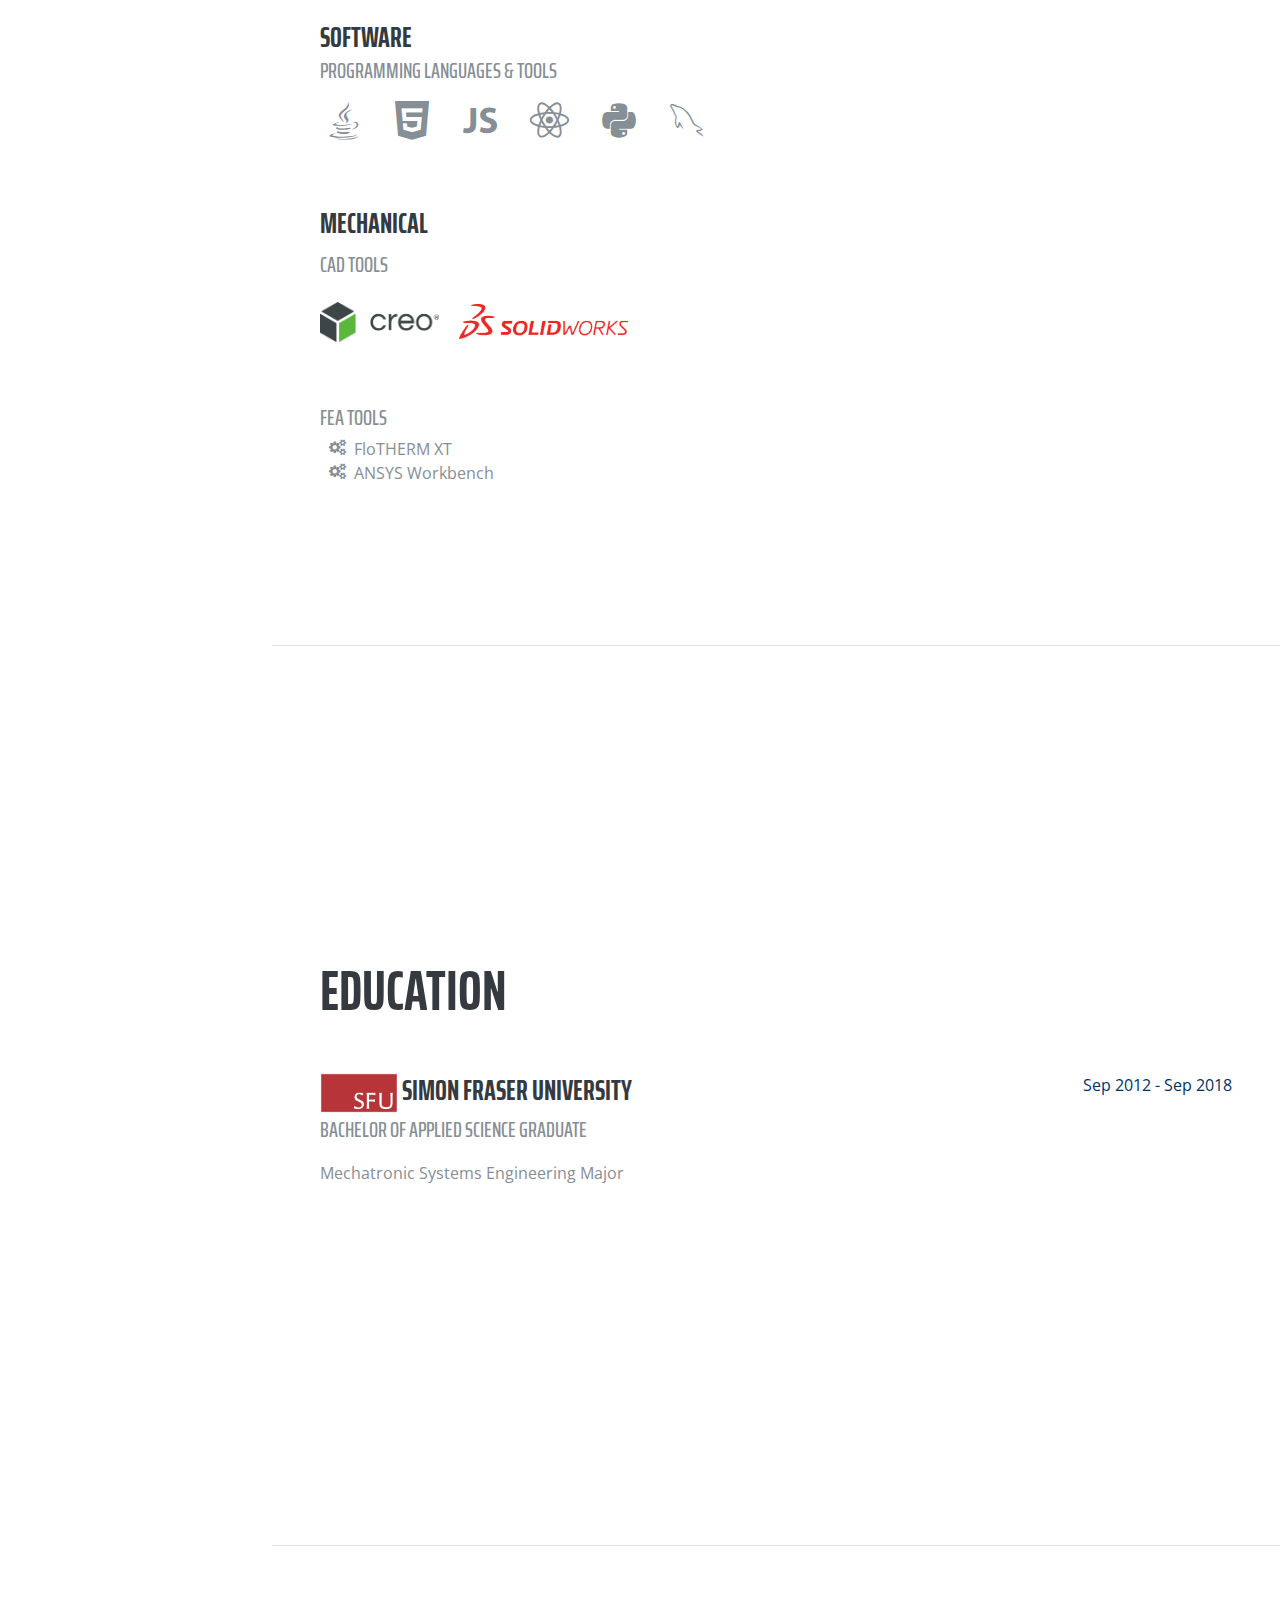
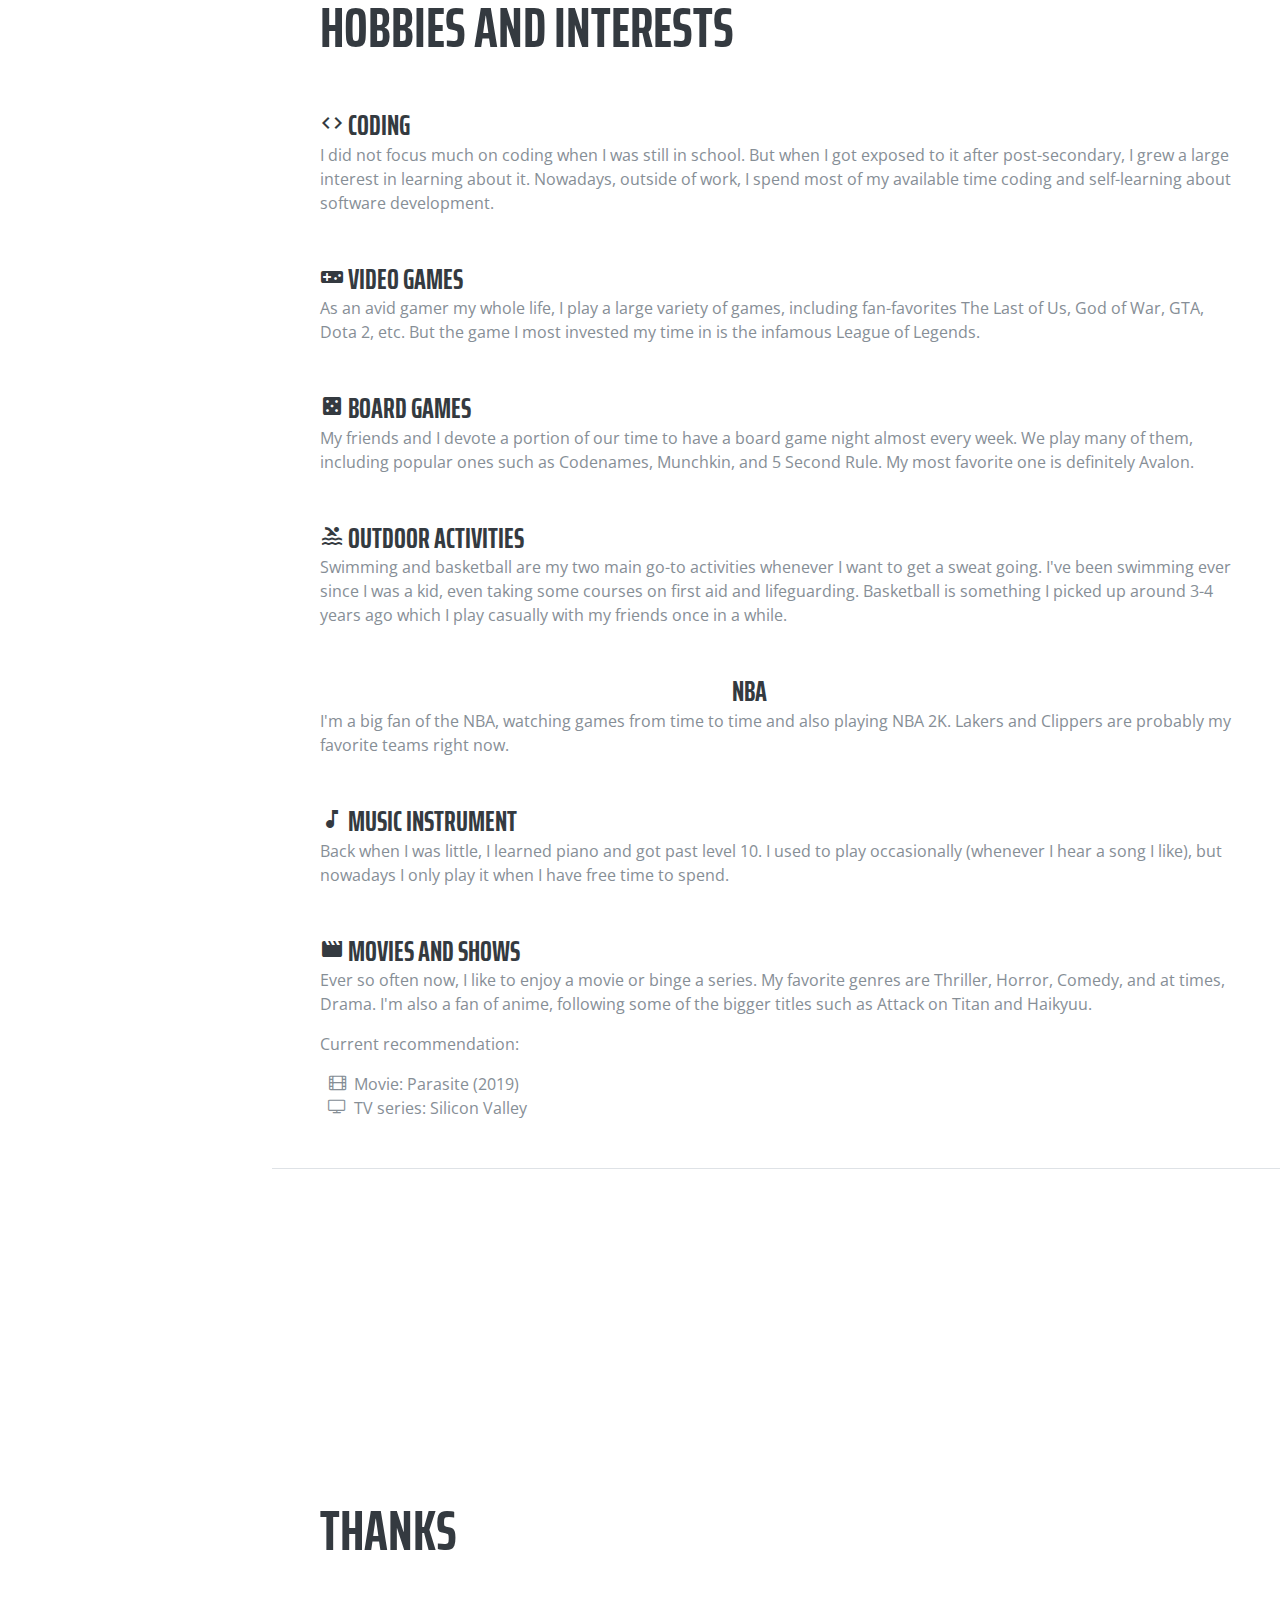
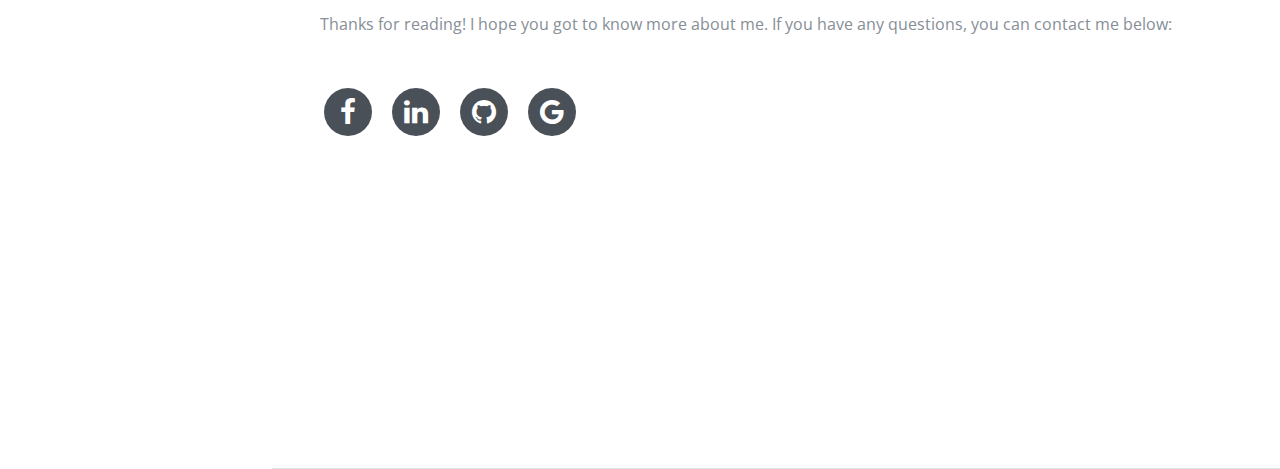
==== commit 912efce0: "added gifs" ====
--- a/index.html
+++ b/index.html
@@ -183,10 +183,18 @@
 
               <img
                 id="receipt-pic"
-                class="enlarge-move"
+                class="enlarge-move mr-5"
                 src="img/Receipt_project.png"
                 style="width:100%;max-width:300px"
                 onclick="imageEnlarger('receipt-pic')"
+              />
+
+              <img
+                id="receipt-pic2"
+                class="enlarge-move margin-left"
+                src="img/receipt-1.gif"
+                style="max-height:206.7px"
+                onclick="imageEnlarger('receipt-pic2')"
               />
             </div>
             <div class="resume-date text-md-right">
@@ -243,14 +251,14 @@
               <img
                 id="movie-pic1"
                 class="enlarge-move mr-5"
-                src="img/Movie_project.PNG"
+                src="img/movie-1.gif"
                 style="width:100%;max-width:300px"
                 onclick="imageEnlarger('movie-pic1')"
               />
               <img
                 id="movie-pic2"
                 class="enlarge-move margin-left"
-                src="img/Movie_project2.PNG"
+                src="img/movie-2.gif"
                 style="width:100%;max-width:300px"
                 onclick="imageEnlarger('movie-pic2')"
               />
@@ -281,7 +289,7 @@
               <img
                 id="recipe-pic"
                 class="enlarge-move"
-                src="img/Recipe_project.PNG"
+                src="img/recipe-1.gif"
                 style="width:100%;max-width:300px"
                 onclick="imageEnlarger('recipe-pic')"
               />
@@ -317,7 +325,7 @@
               <img
                 id="nba-pic"
                 class="enlarge-move"
-                src="img/NBA_bracket_project.PNG"
+                src="img/NBA-1.gif"
                 style="width:100%;max-width:300px"
                 onclick="imageEnlarger('nba-pic')"
               />
--- a/css/photo.css
+++ b/css/photo.css
@@ -13,6 +13,7 @@
 }
 
 #receipt-pic,
+#receipt-pic2,
 #nba-pic,
 #recipe-pic,
 #movie-pic1,
@@ -23,6 +24,7 @@
 }
 
 #receipt-pic:hover,
+#receipt-pic2:hover,
 #nba-pic:hover,
 #recipe-pic:hover,
 #movie-pic1:hover,
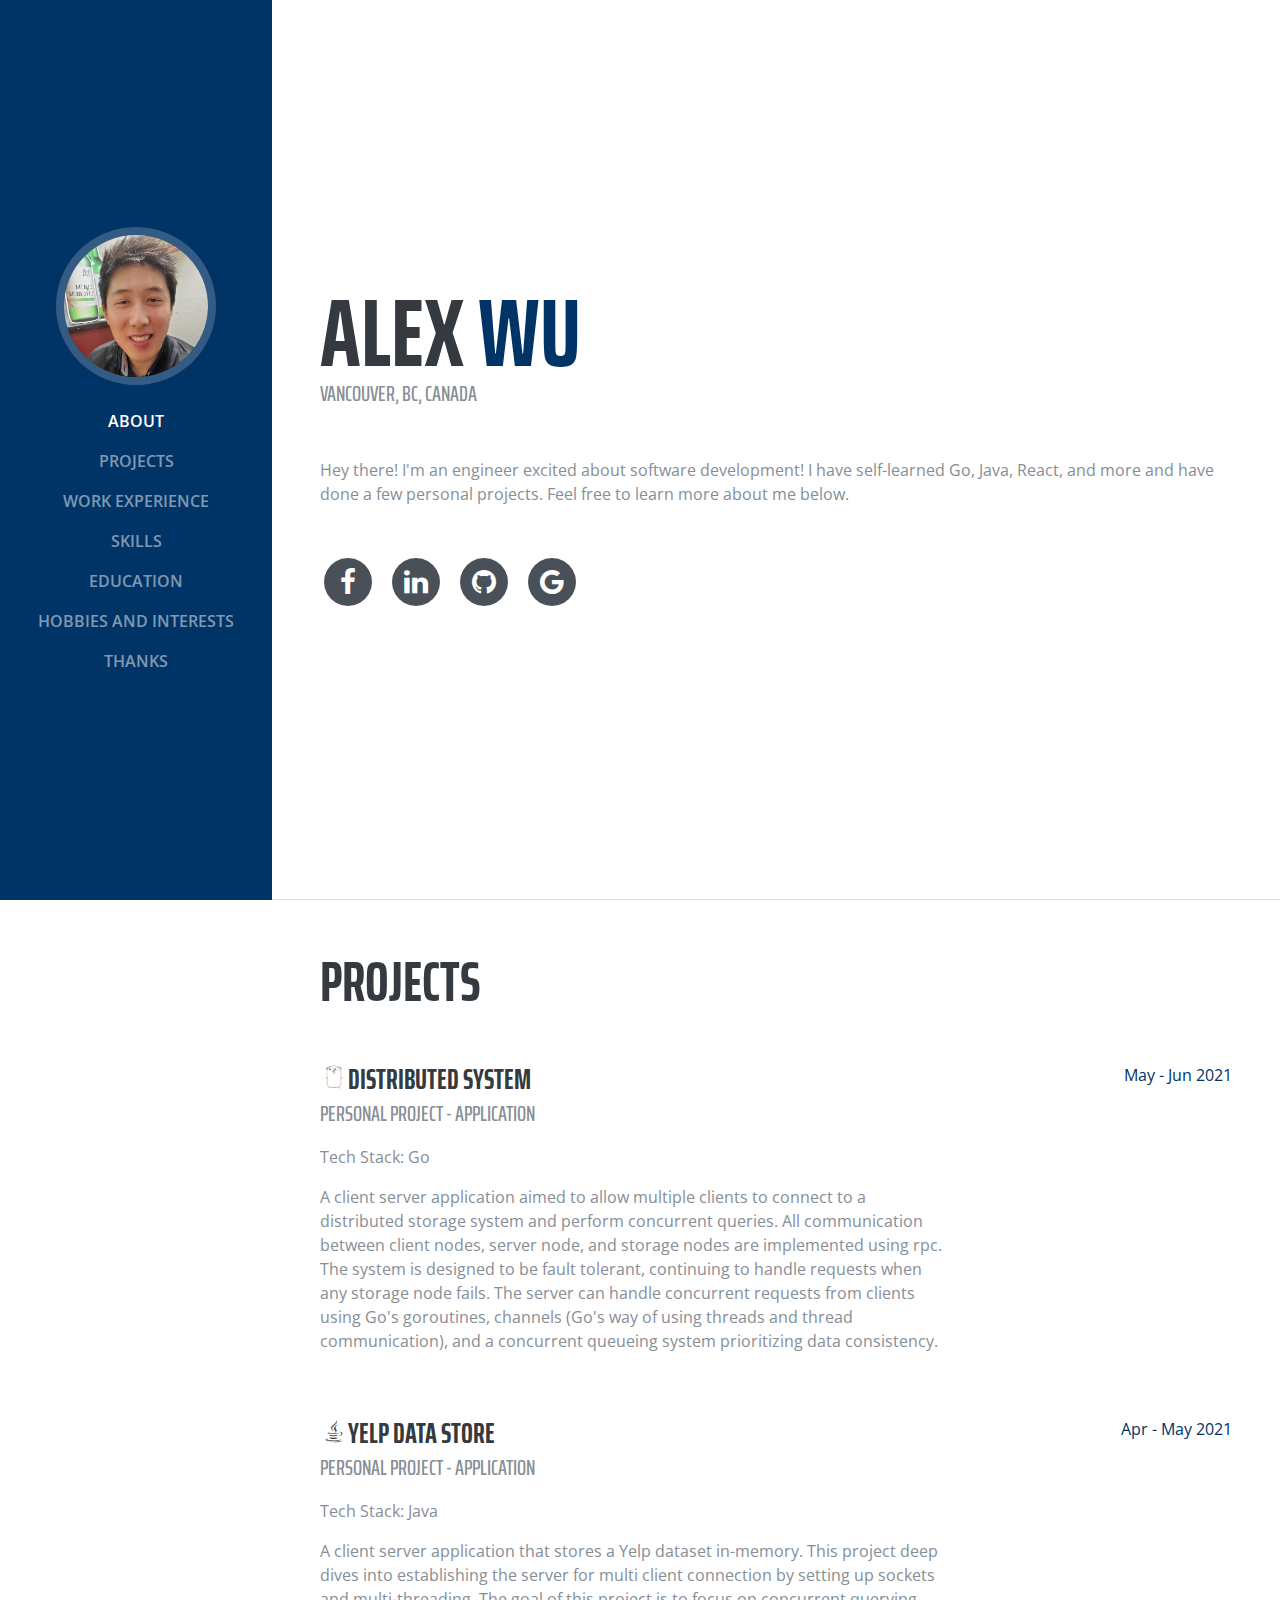
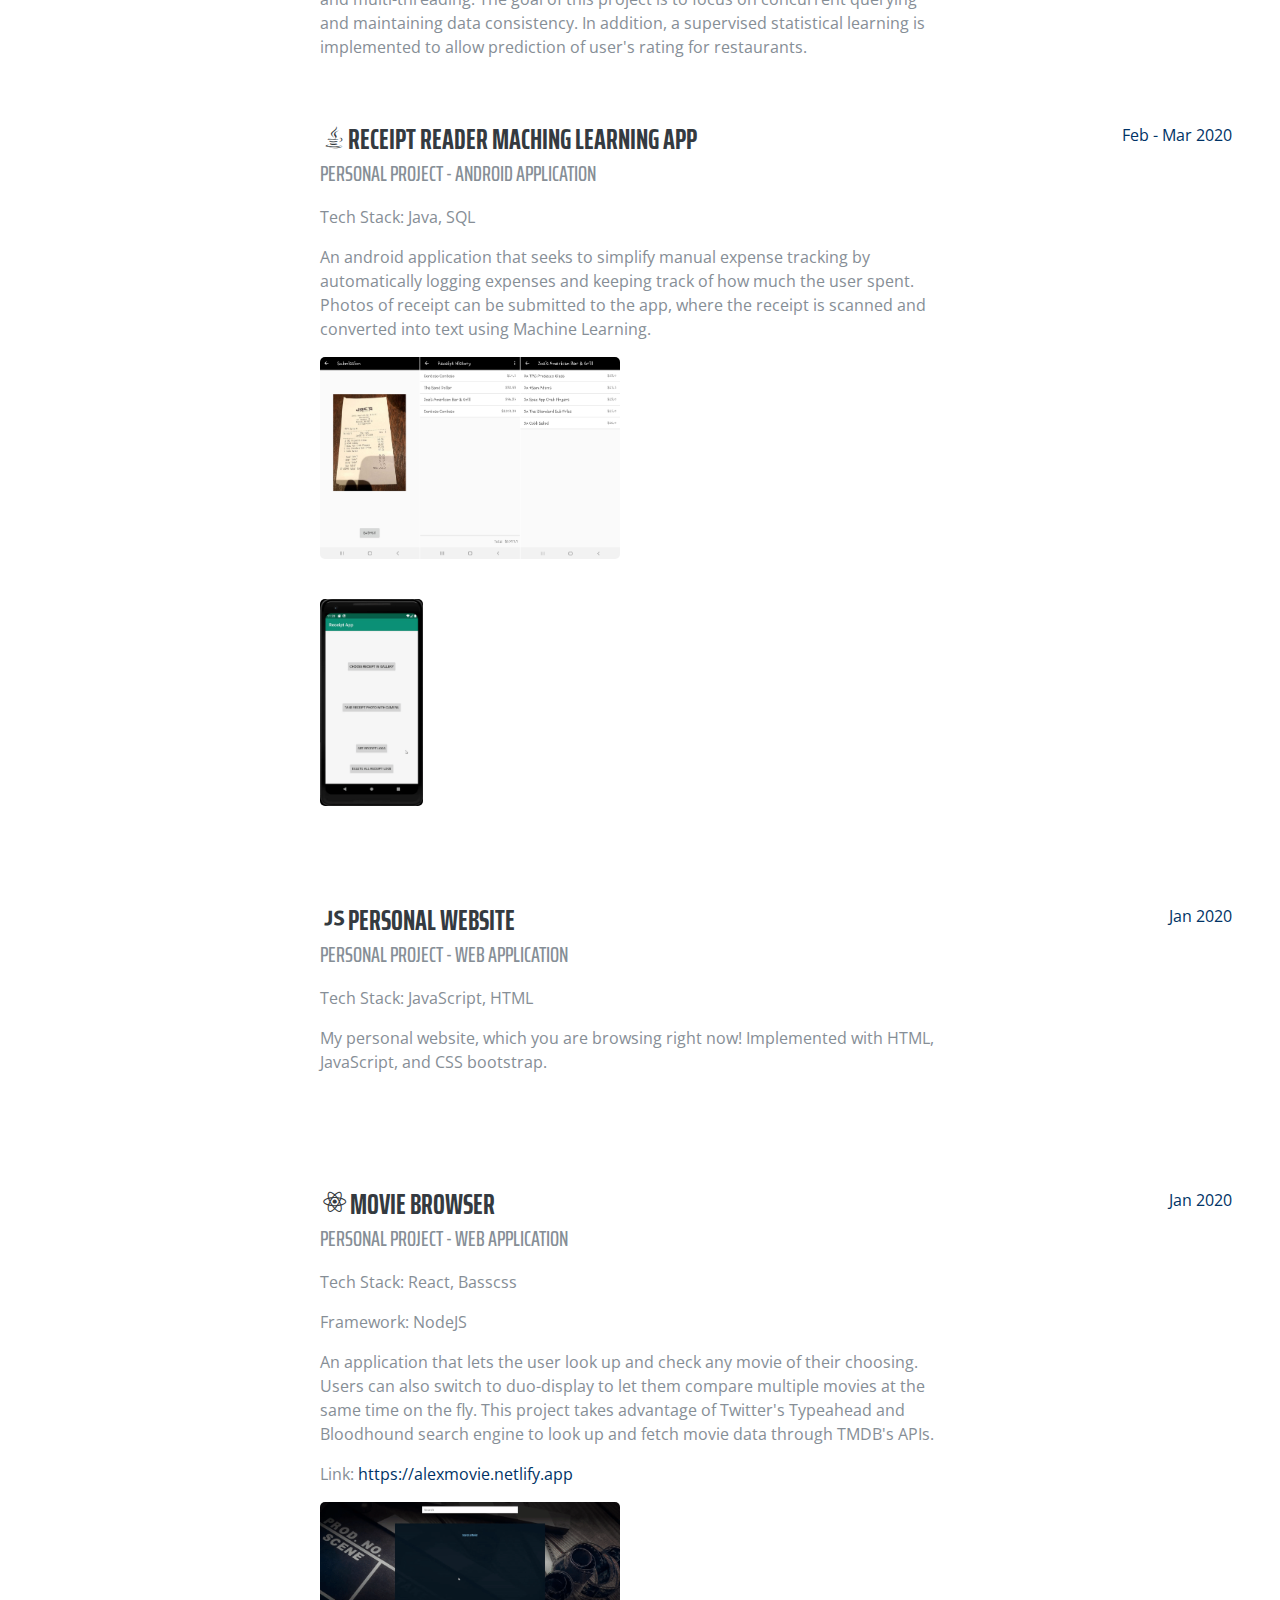
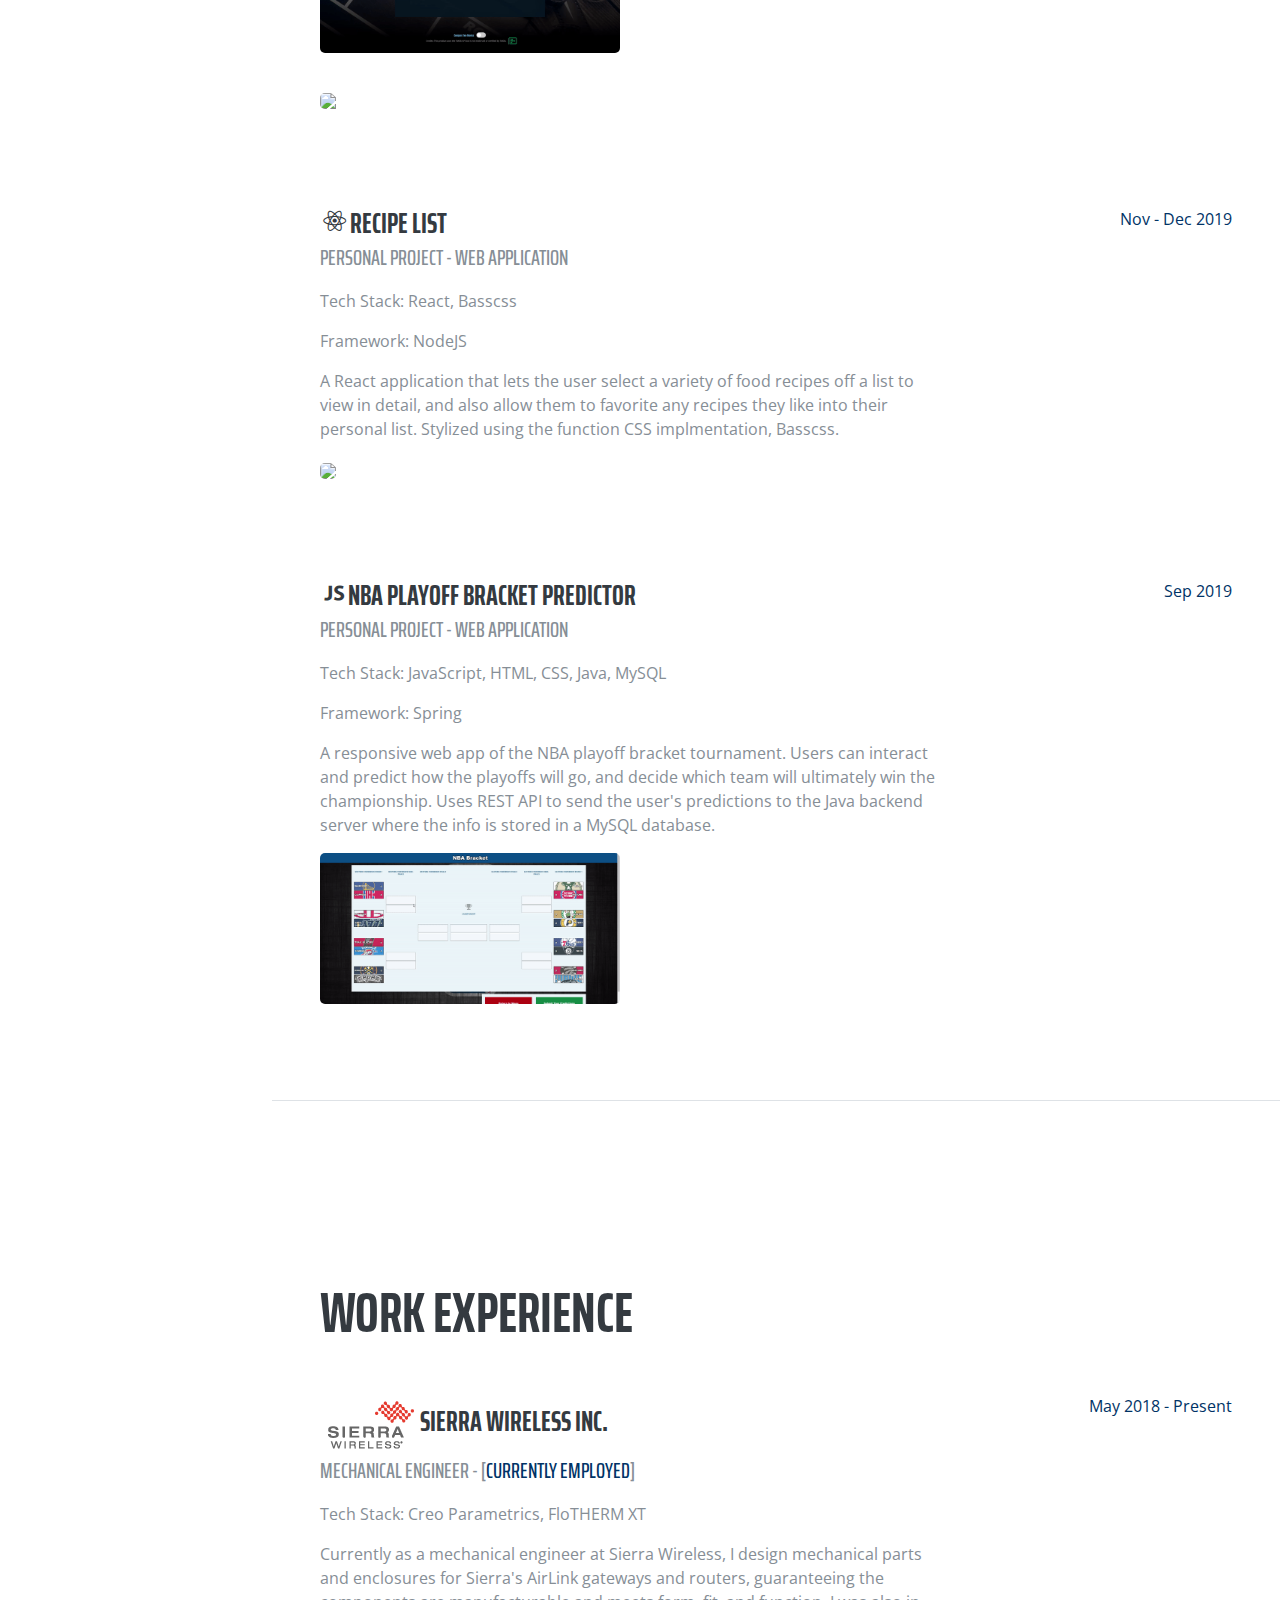
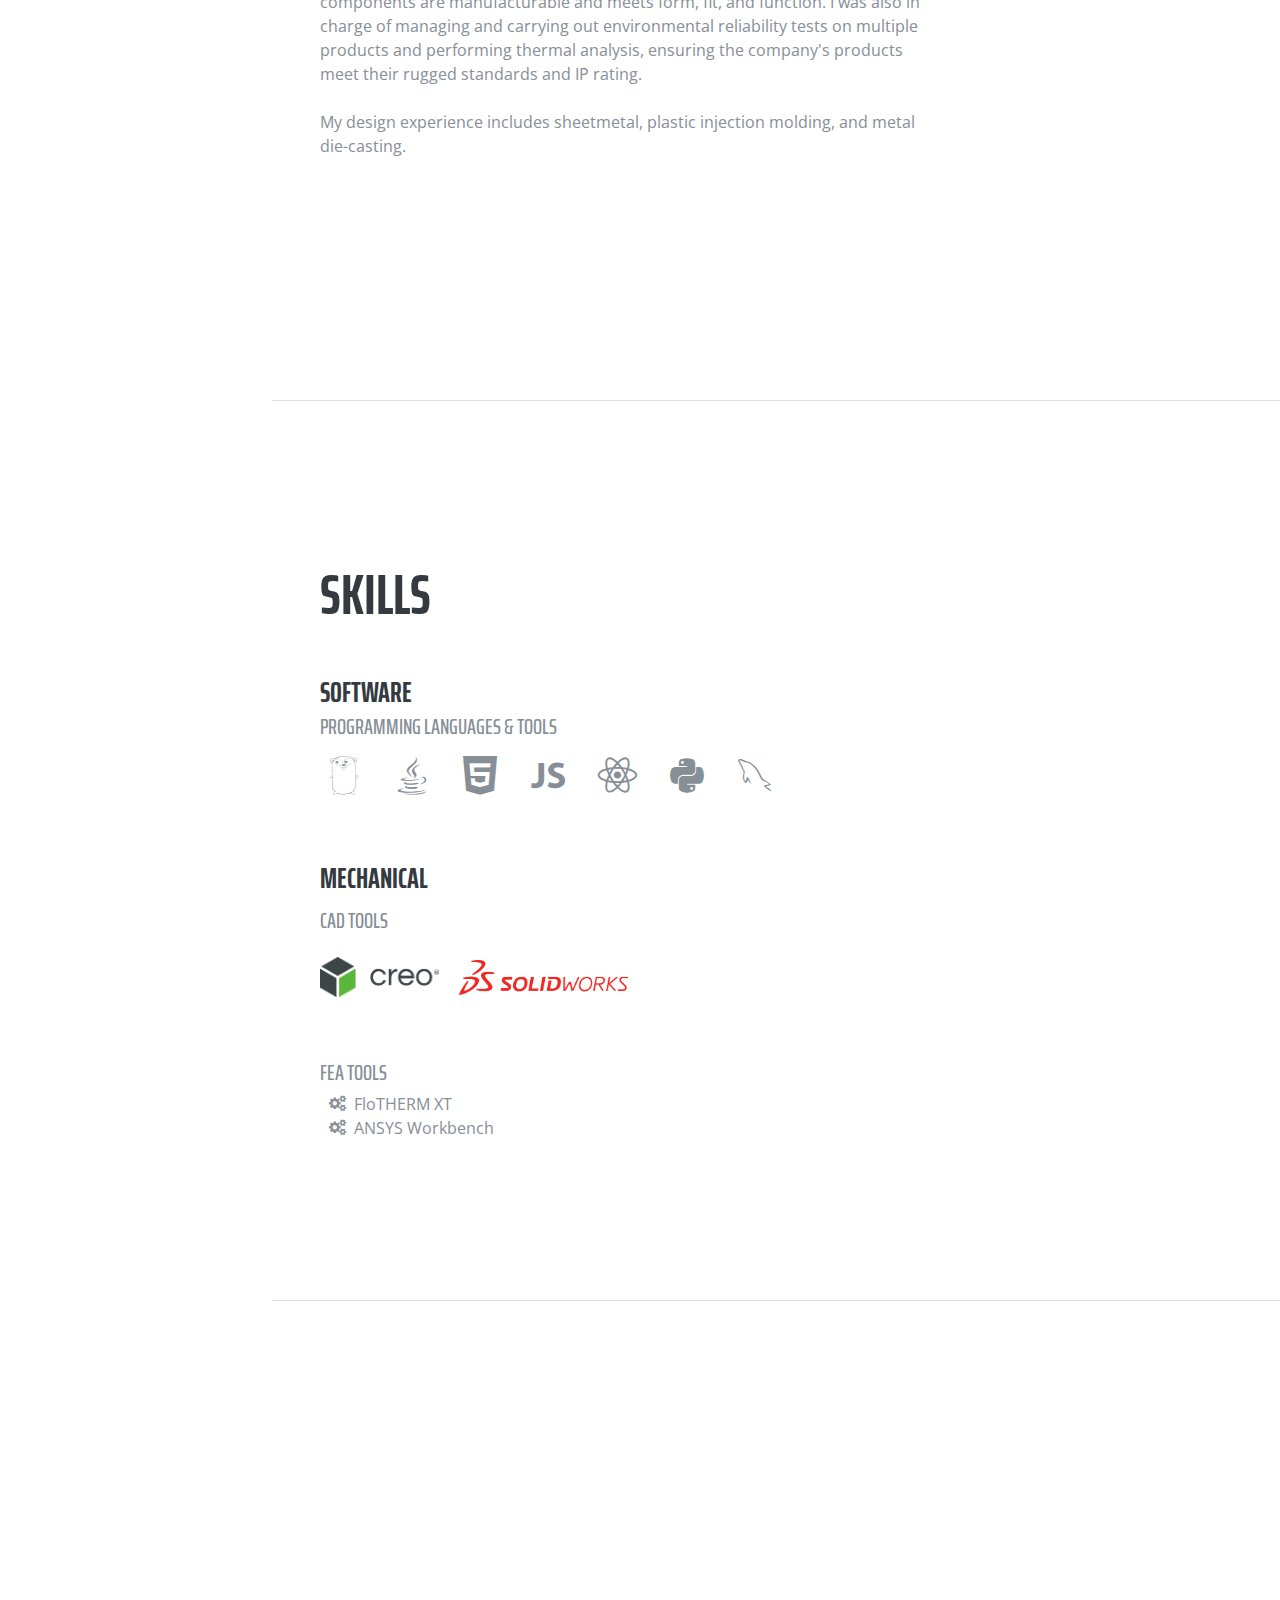
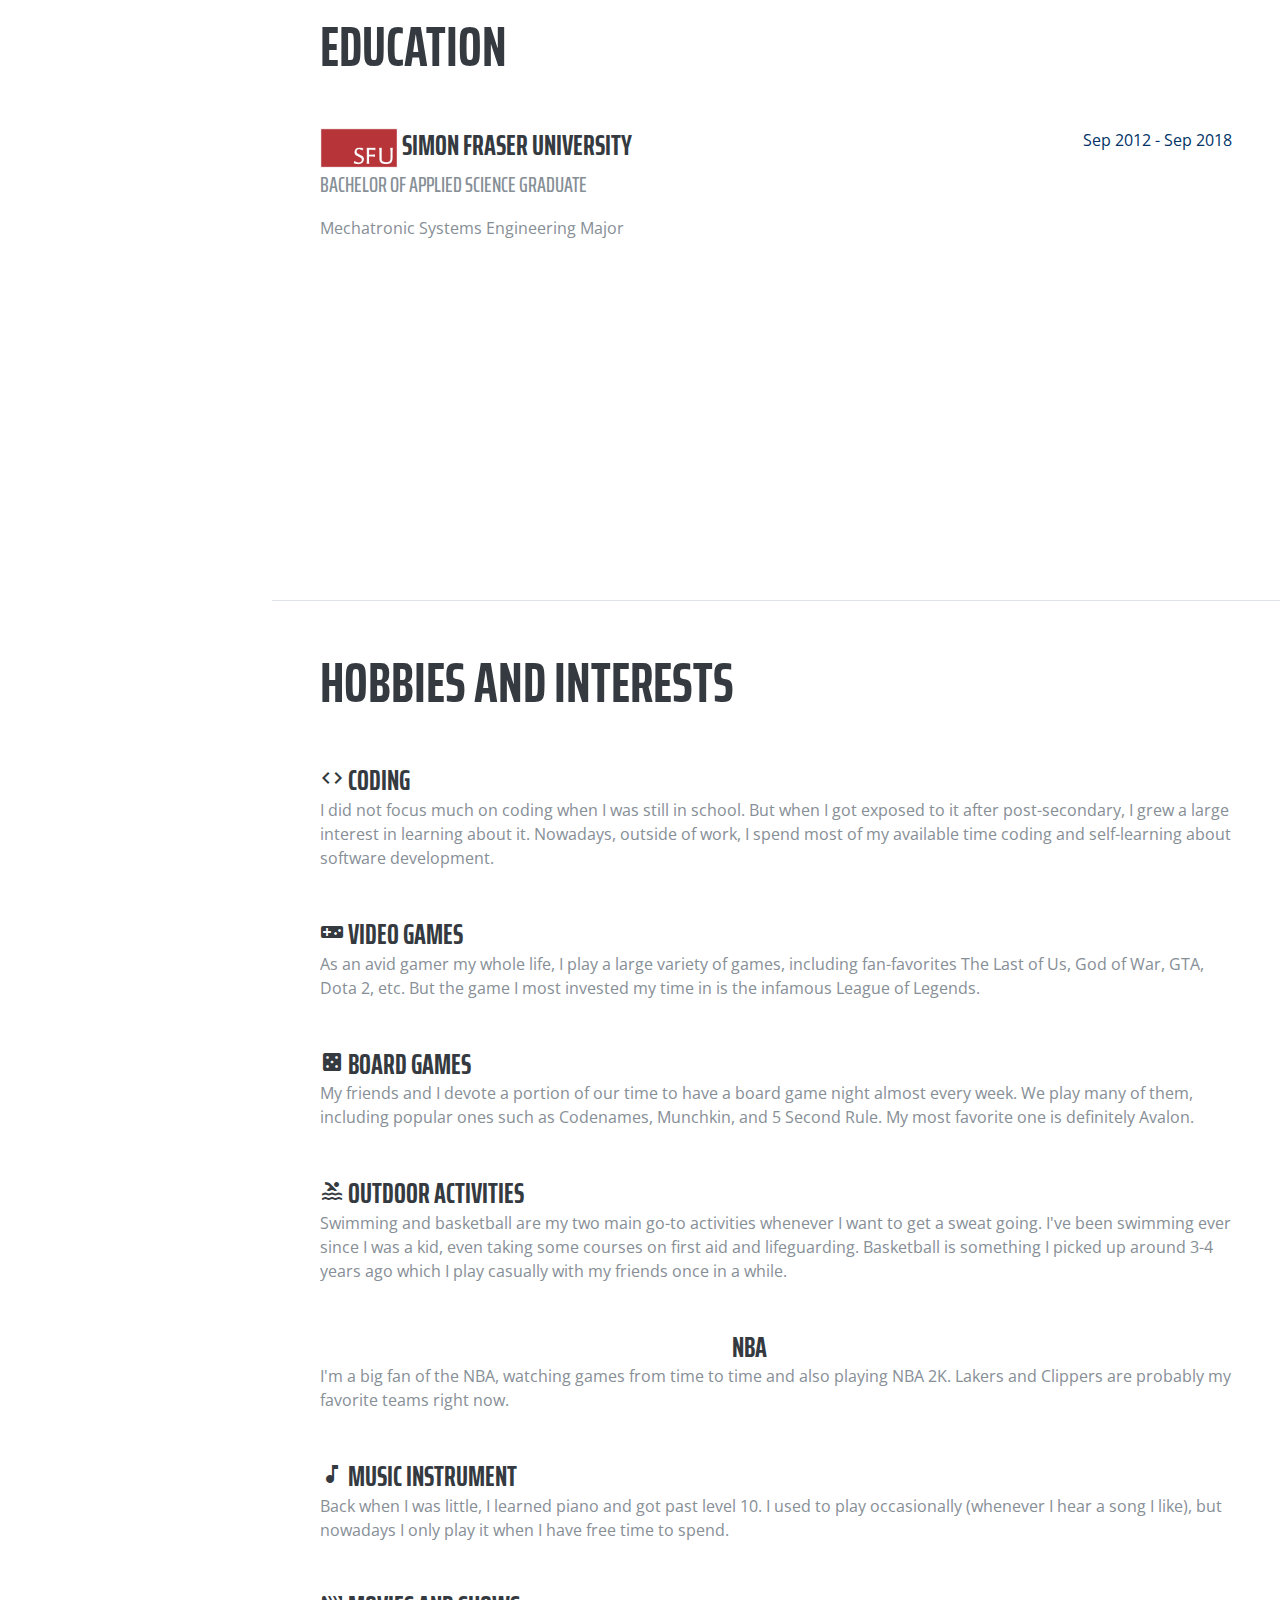
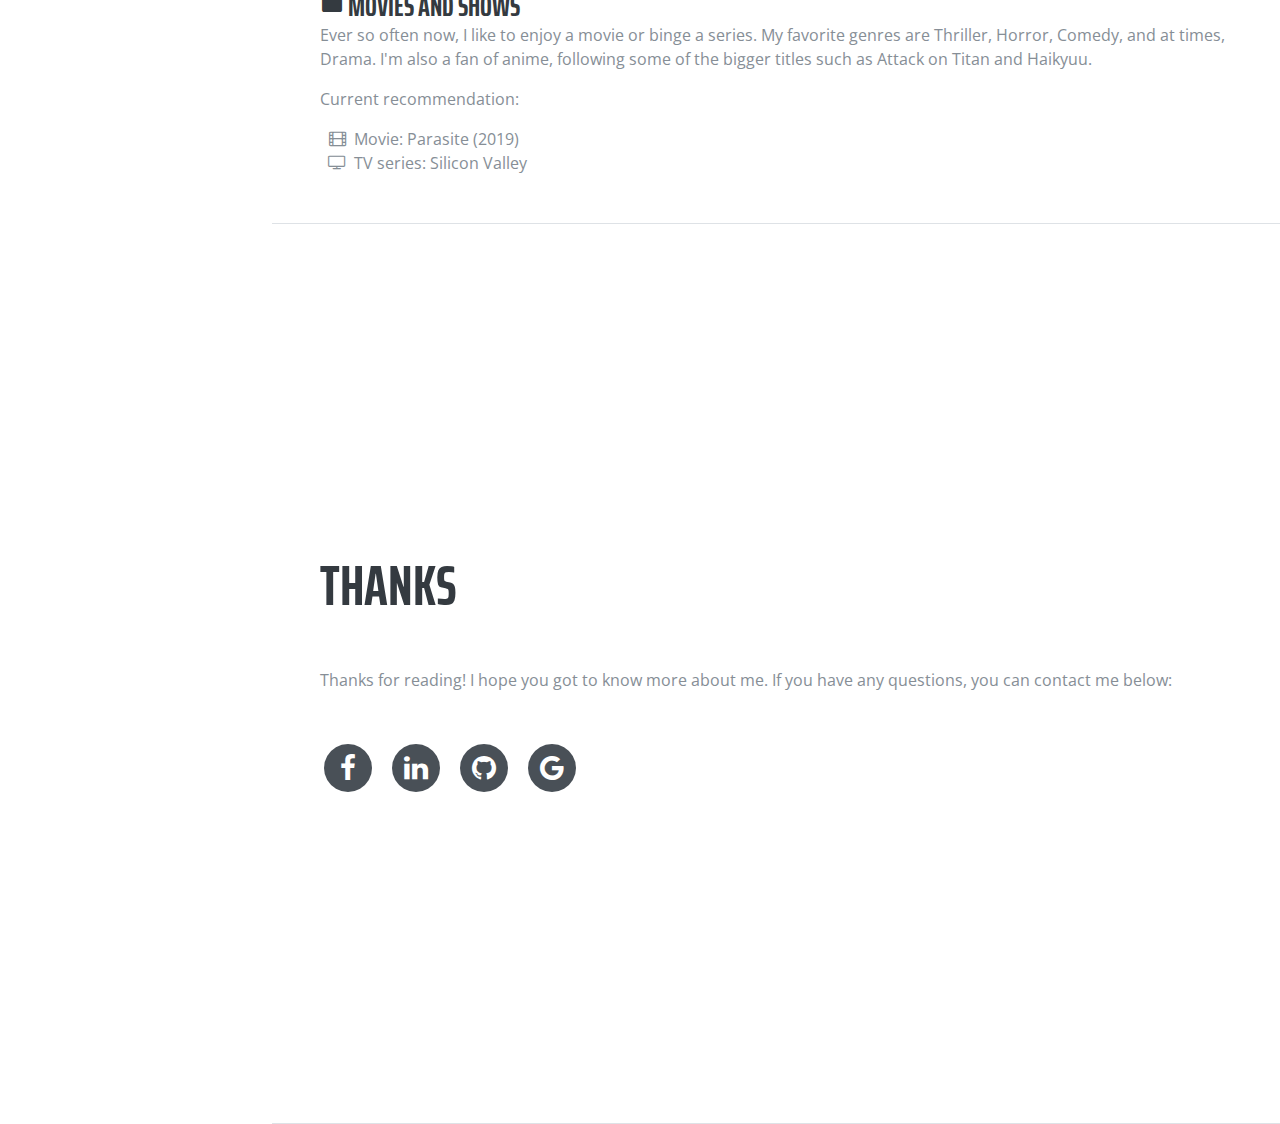
==== commit 7258e0b4: "updated new projects" ====
--- a/index.html
+++ b/index.html
@@ -111,8 +111,8 @@
           </h1>
           <div class="subheading mb-5">Vancouver, BC, Canada</div>
           <p class="mb-5">
-            Hey there! I'm an aspiring engineer excited about software
-            development! I have self-learned Java and React and done a few
+            Hey there! I'm an engineer excited about software
+            development! I have self-learned Go, Java, React, and more and have done a few
             personal projects. Feel free to learn more about me below.
           </p>
           <ul class="list-inline list-social-icons mb-0">
@@ -162,6 +162,52 @@
         <div class="my-auto">
           <h2 class="mb-5">Projects</h2>
           <!--TODO: add your projects here-->
+          <div class="resume-item d-flex flex-column flex-md-row mb-5">
+            <div class="resume-content mr-auto">
+              <h3 class="mb-0">
+                <i class="devicons devicons-go"></i>Distributed System
+              </h3>
+              <div class="subheading mb-3">
+                Personal Project - Application
+              </div>
+              <p>Tech Stack: Go</p>
+              <p>
+                A client server application aimed to allow multiple clients to connect to a 
+                distributed storage system and perform concurrent queries. All communication 
+                between client nodes, server node, and storage nodes are implemented using 
+                rpc. The system is designed to be fault tolerant, continuing to handle requests
+                when any storage node fails. The server can handle concurrent requests from 
+                clients using Go's goroutines, channels (Go's way of using threads and thread 
+                communication), and a concurrent queueing system prioritizing data consistency.
+              </p>
+            </div>
+            <div class="resume-date text-md-right">
+              <span class="text-primary">May - Jun 2021</span>
+            </div>
+          </div>
+
+          <div class="resume-item d-flex flex-column flex-md-row mb-5">
+            <div class="resume-content mr-auto">
+              <h3 class="mb-0">
+                <i class="devicons devicons-java"></i>Yelp Data Store
+              </h3>
+              <div class="subheading mb-3">
+                Personal Project - Application
+              </div>
+              <p>Tech Stack: Java</p>
+              <p>
+                A client server application that stores a Yelp dataset in-memory. 
+                This project deep dives into establishing the server for multi client 
+                connection by setting up sockets and multi-threading. The goal of this 
+                project is to focus on concurrent querying and maintaining data 
+                consistency. In addition, a supervised statistical learning is 
+                implemented to allow prediction of user's rating for restaurants.
+              </p>
+            </div>
+            <div class="resume-date text-md-right">
+              <span class="text-primary">Apr - May 2021</span>
+            </div>
+          </div>
 
           <div class="resume-item d-flex flex-column flex-md-row mb-5">
             <div class="resume-content mr-auto">
@@ -386,6 +432,9 @@
           <h3 class="mb-0">Software</h3>
           <div class="subheading mb-0">Programming Languages &amp; Tools</div>
           <ul class="list-inline list-icons">
+            <li class="list-inline-item">
+              <i class="devicons devicons-go"></i>
+            </li>
             <li class="list-inline-item">
               <i class="devicons devicons-java"></i>
             </li>
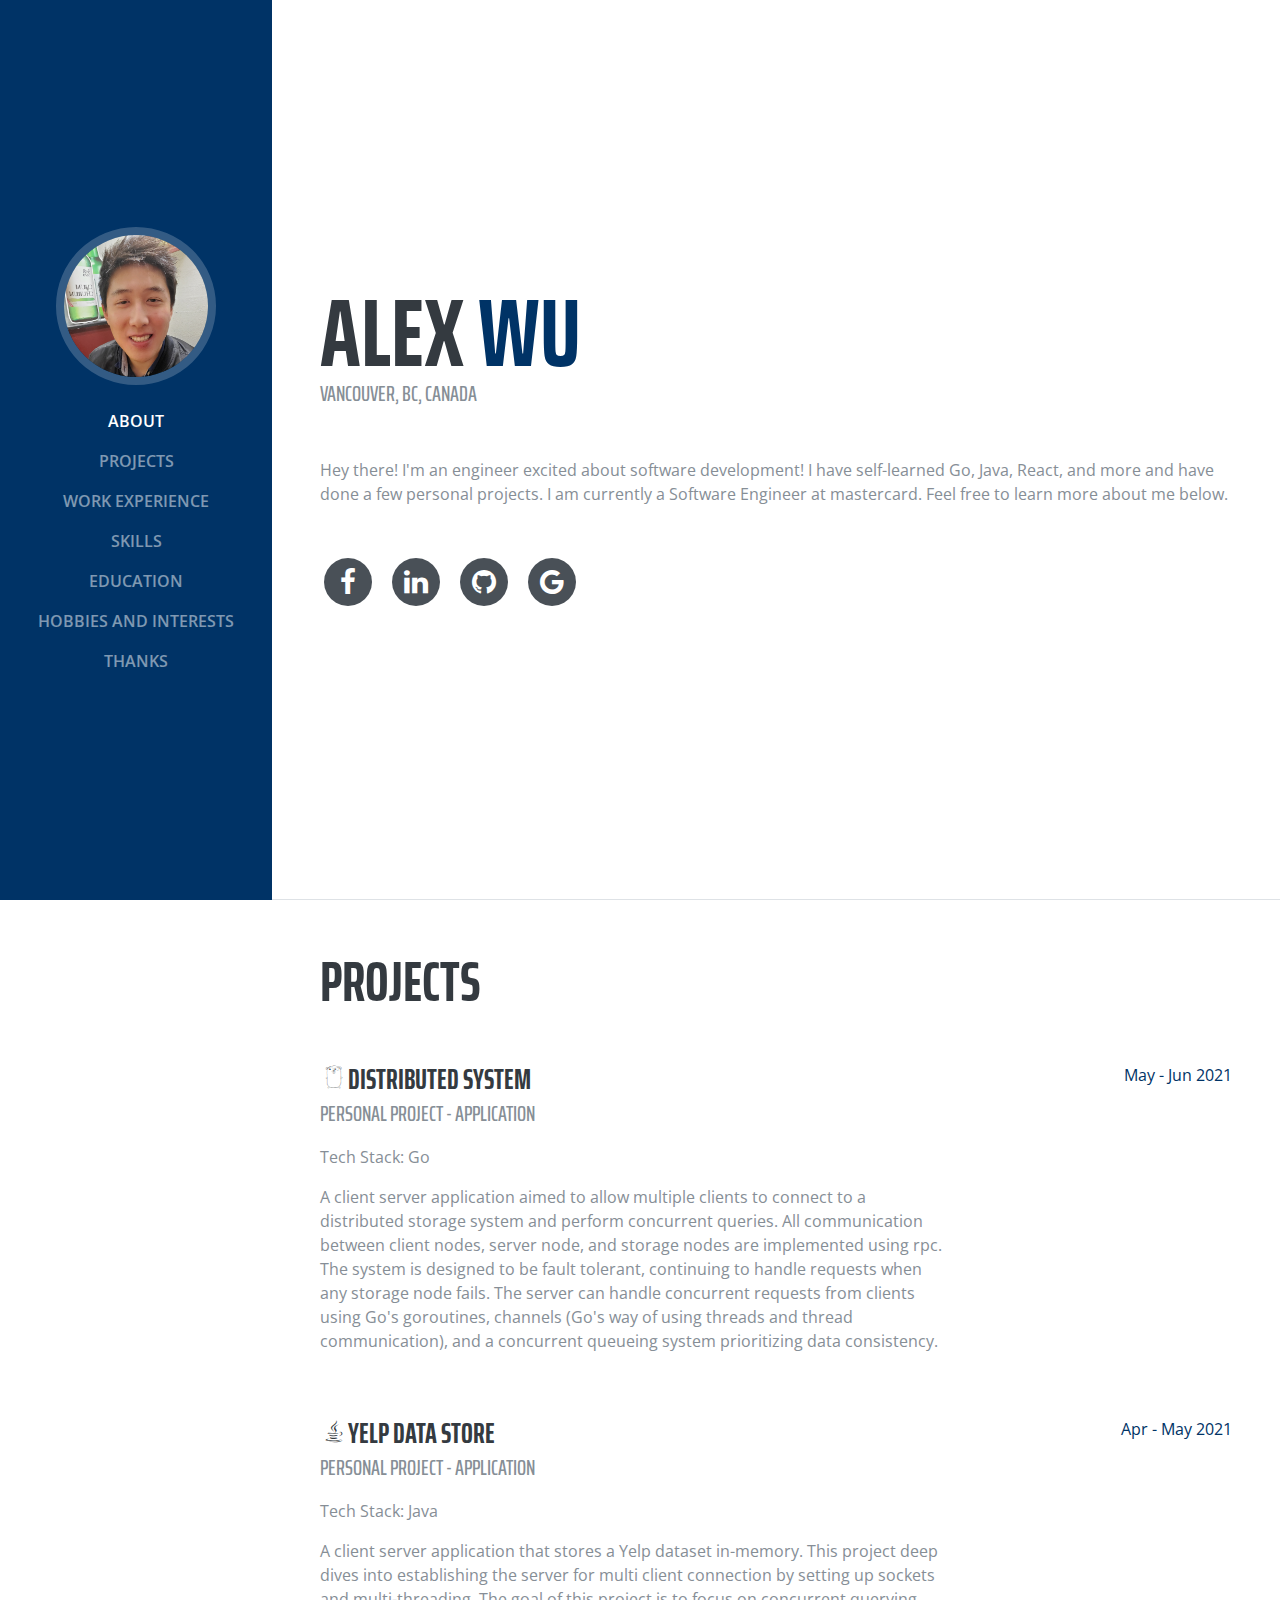
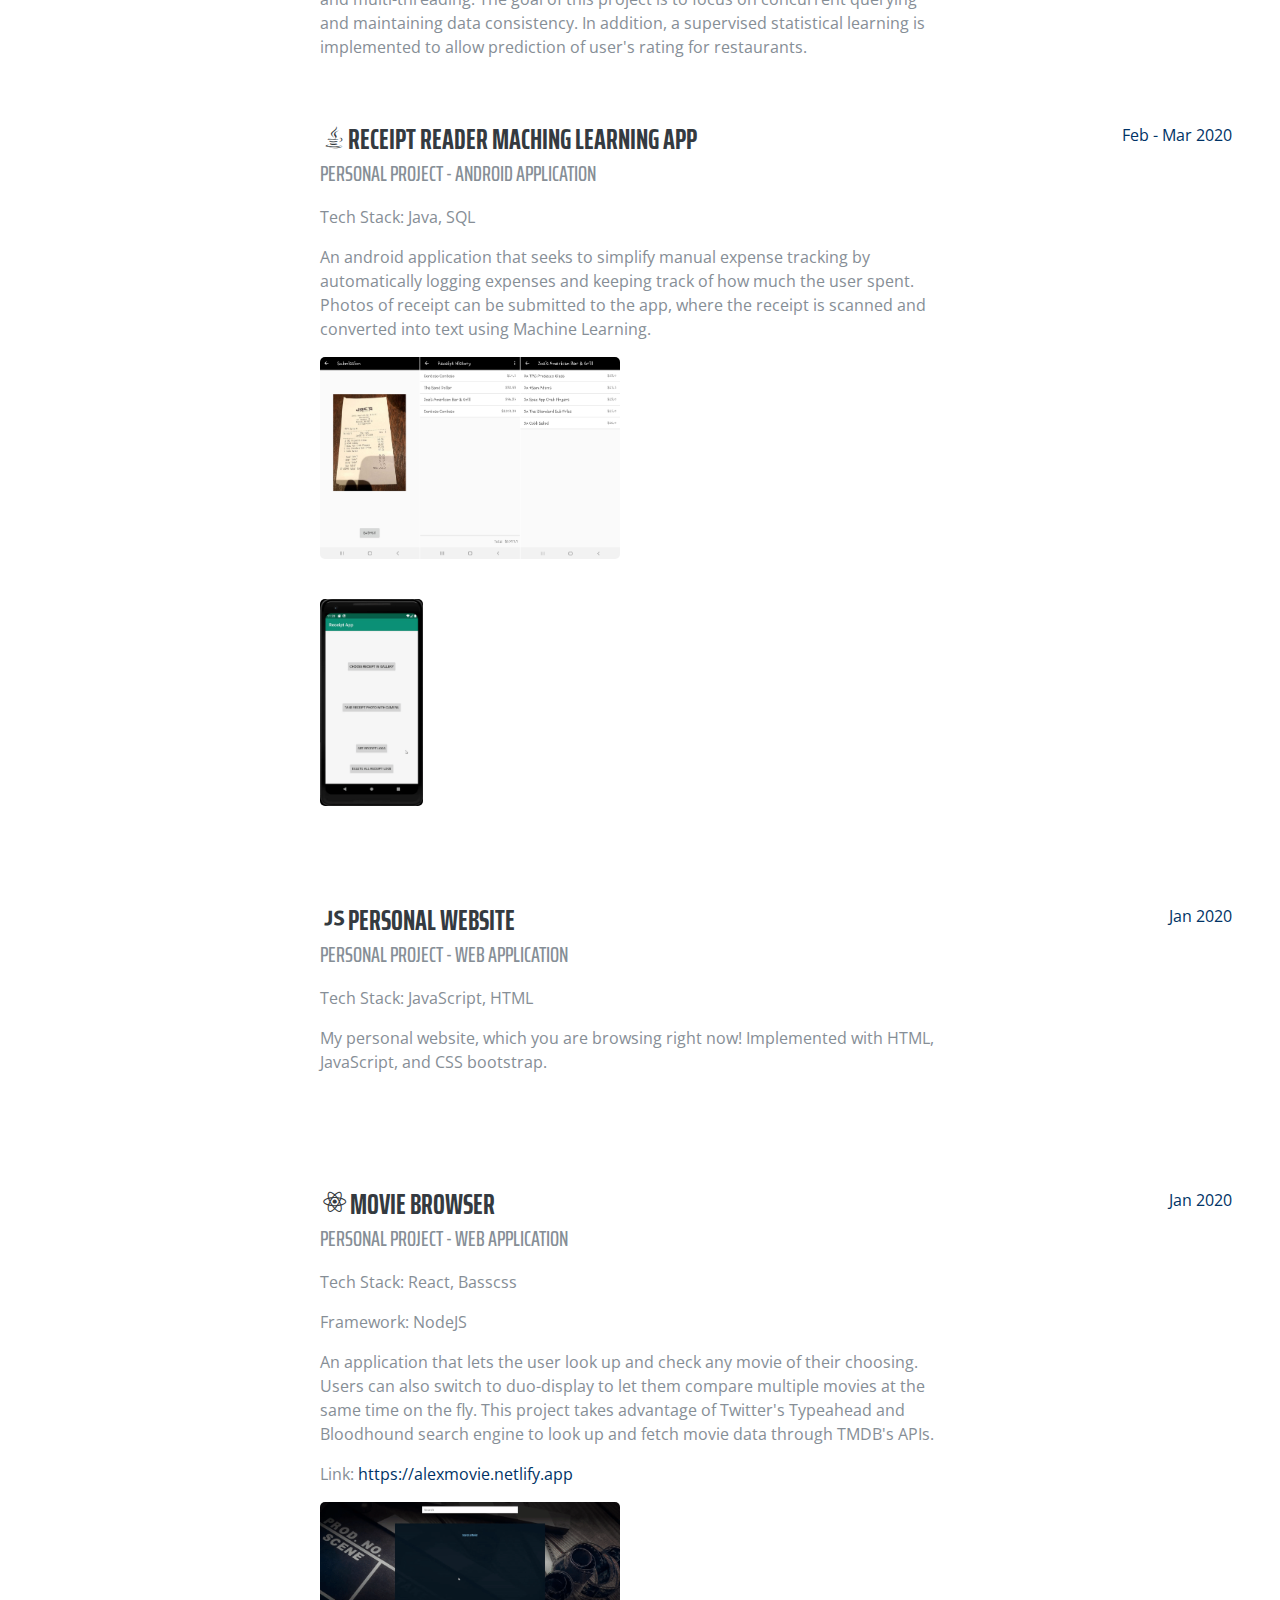
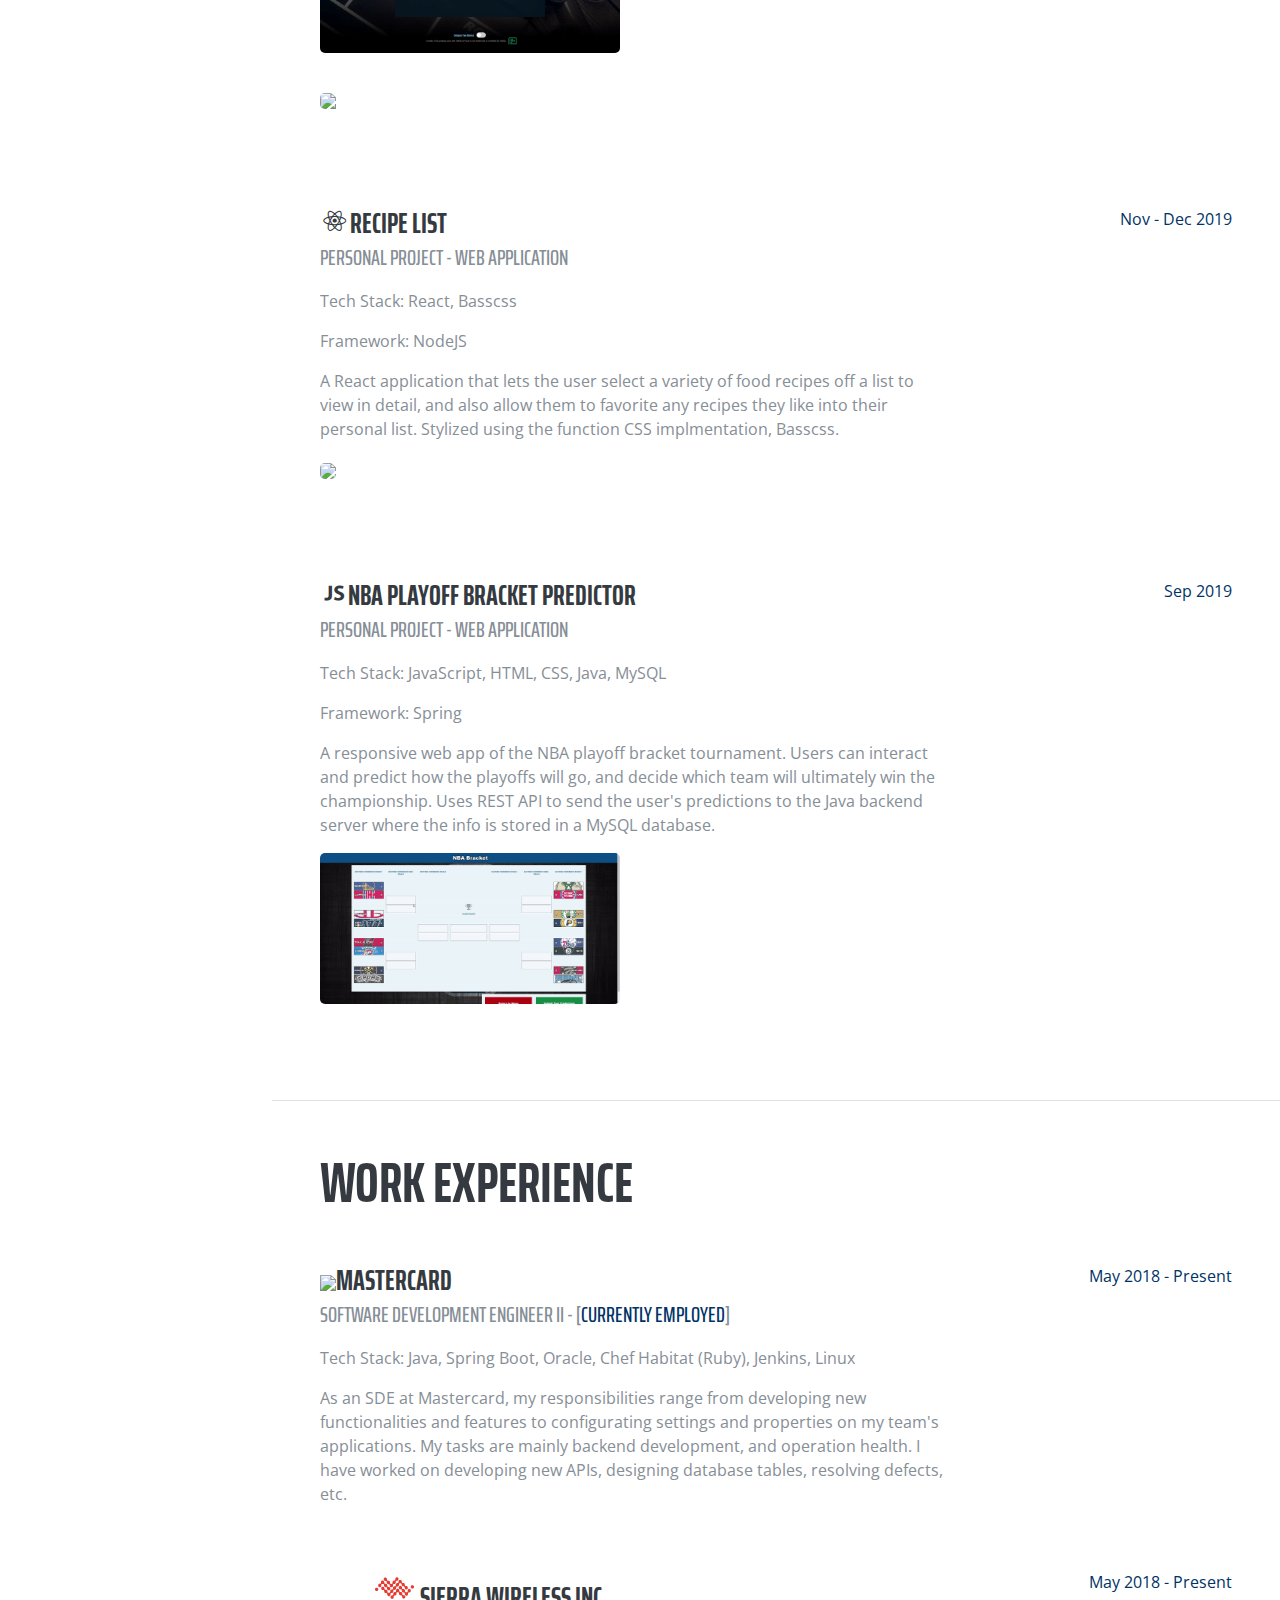
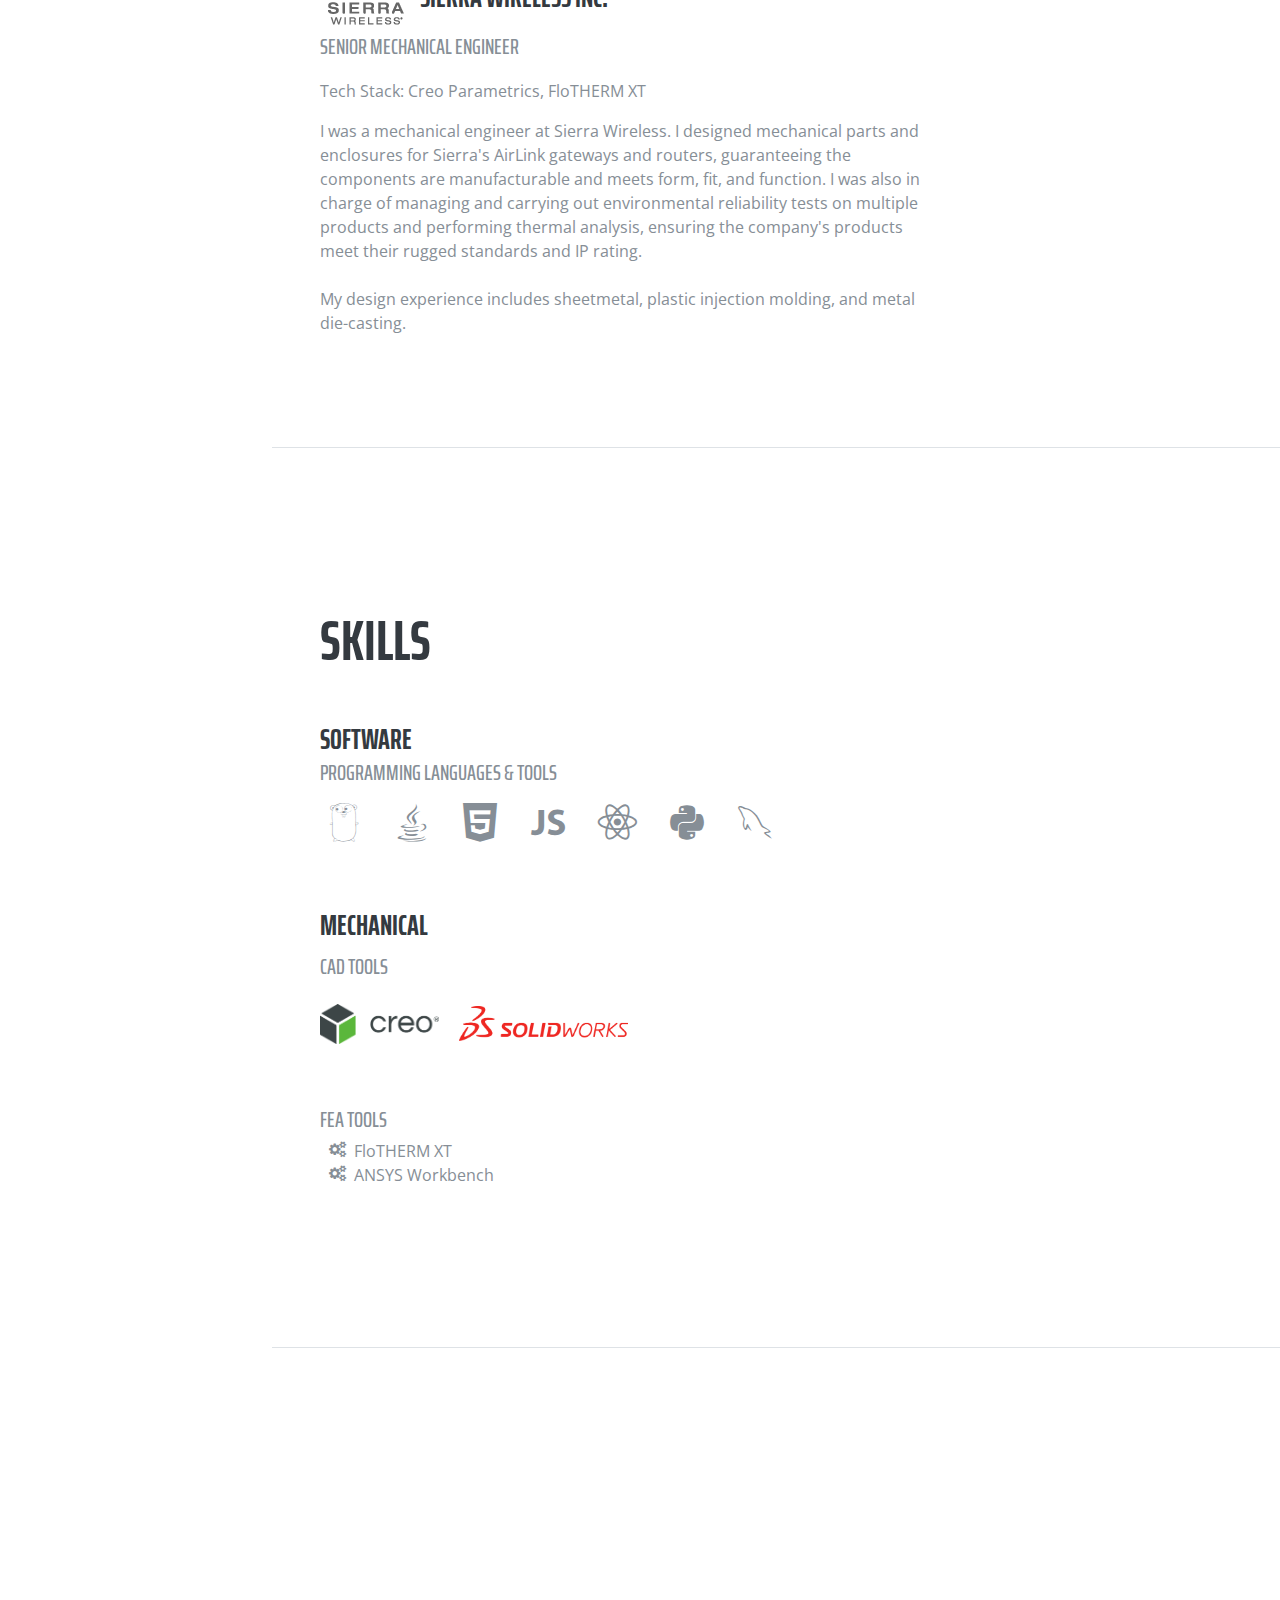
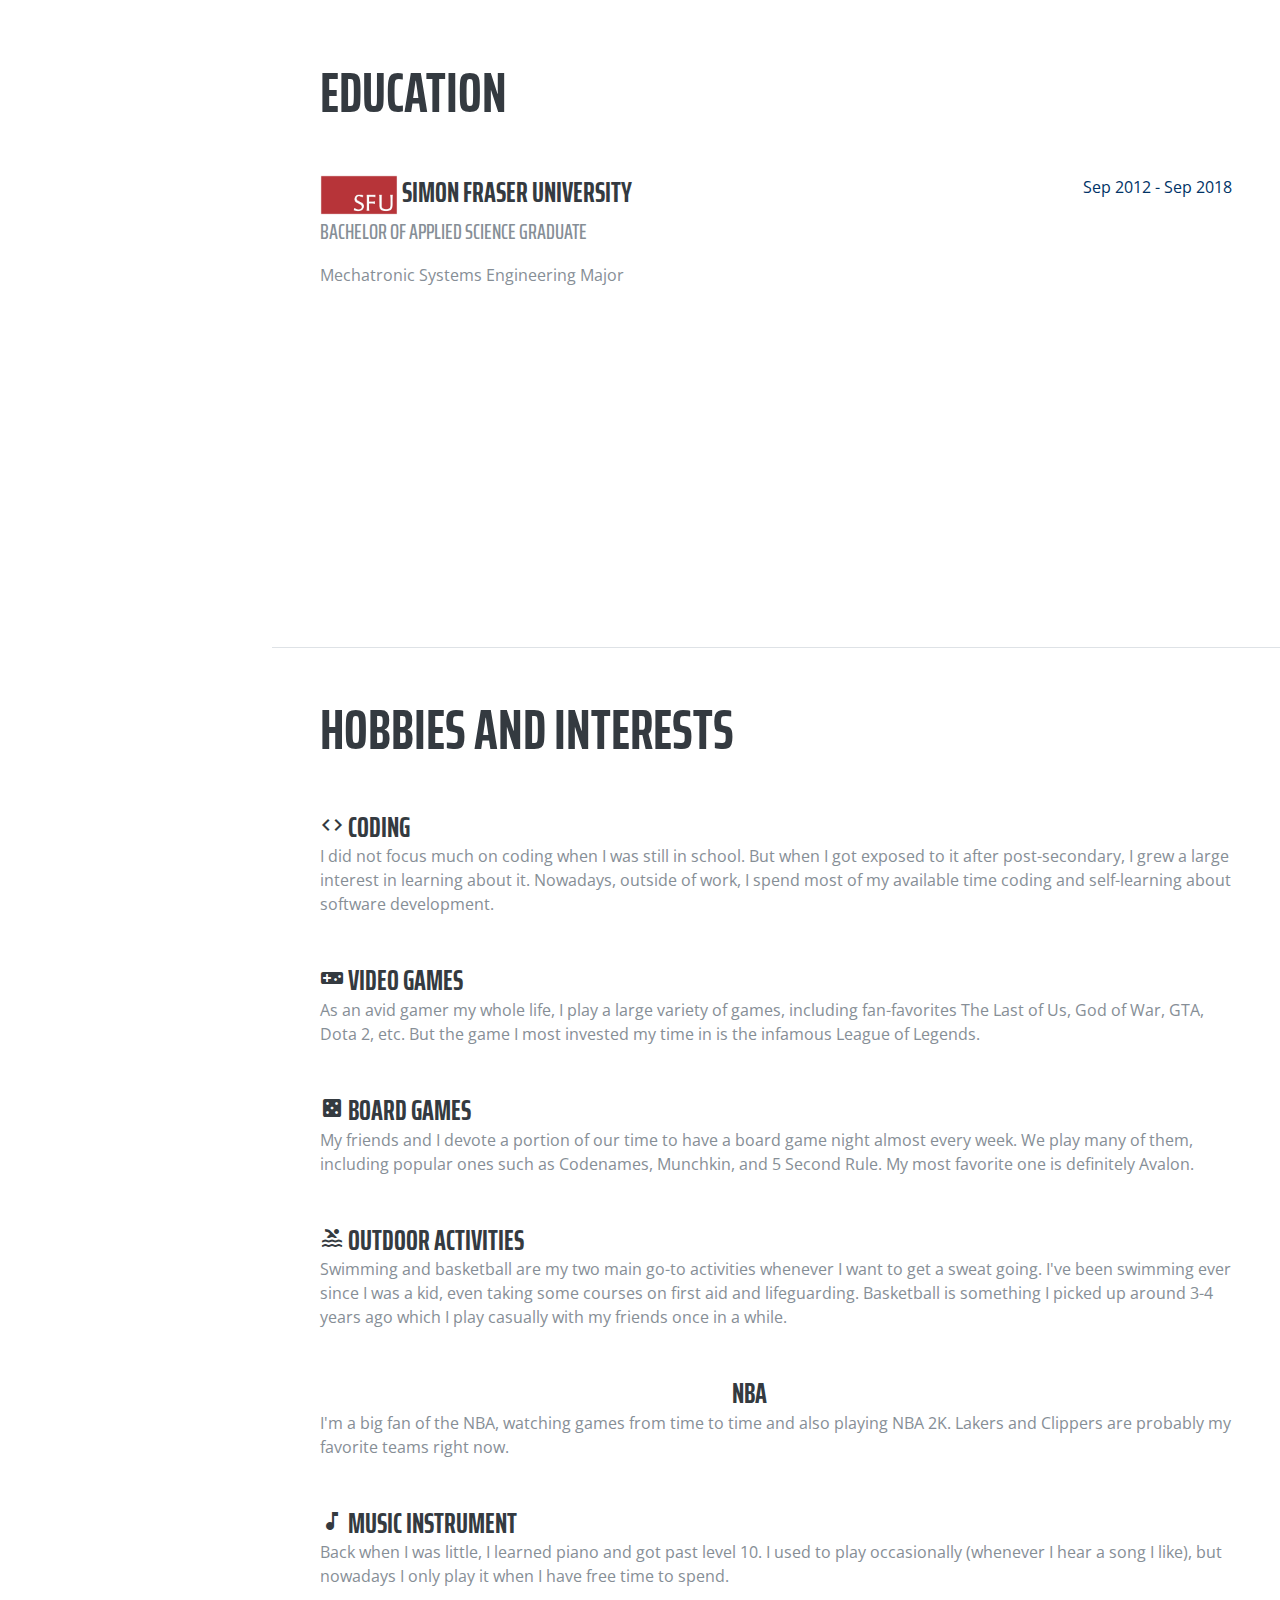
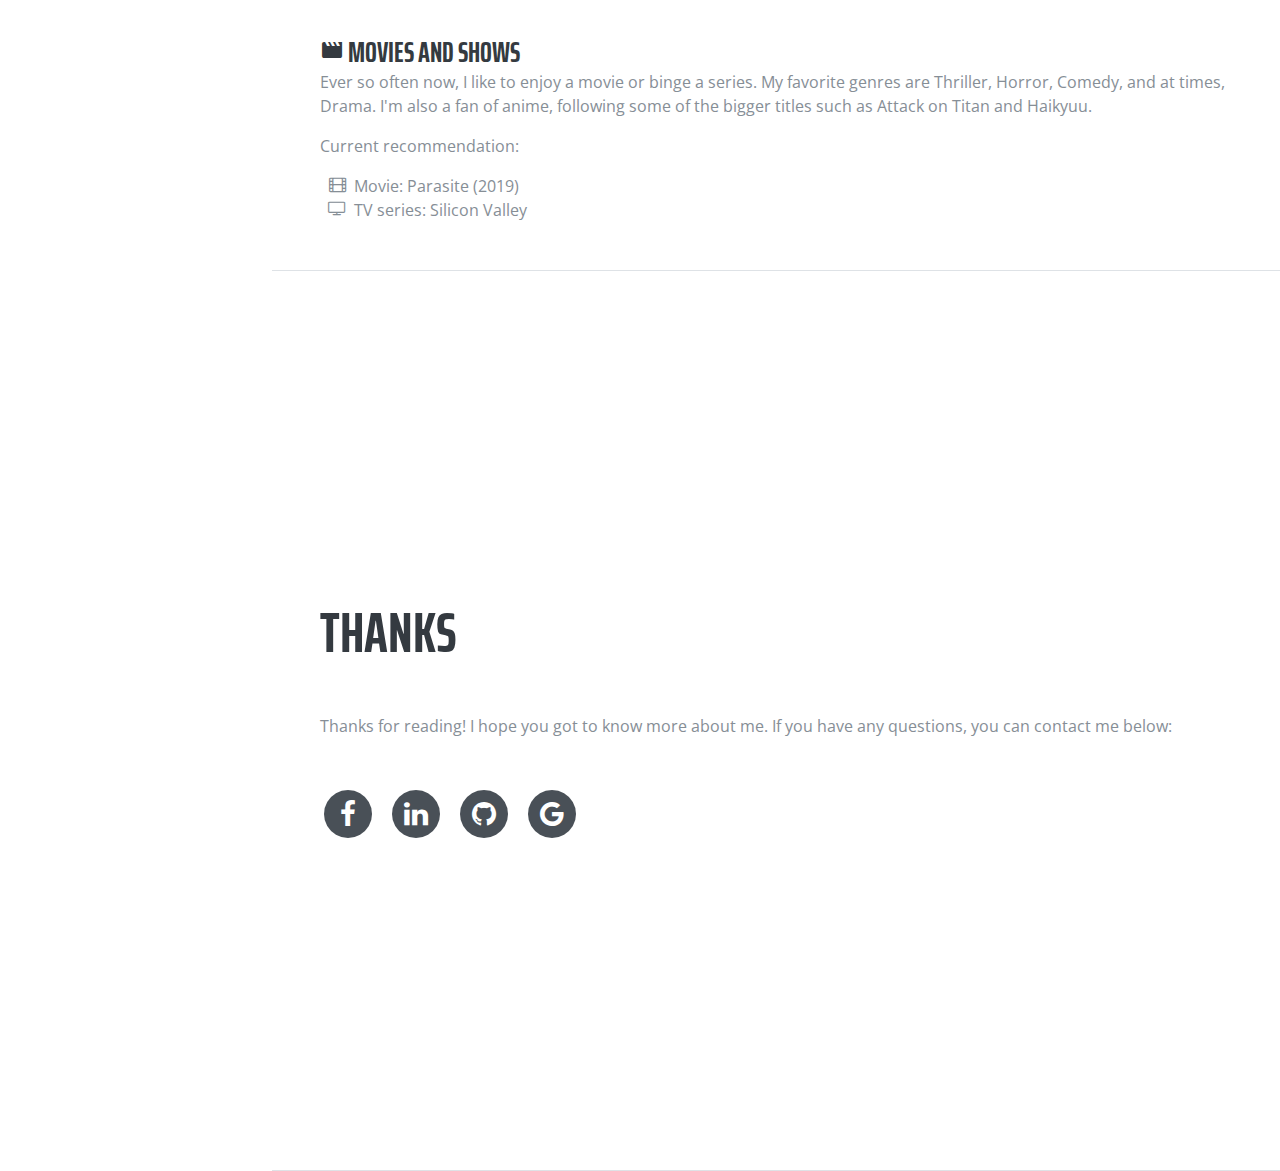
==== commit 9176e3cc: "Update index.html" ====
--- a/index.html
+++ b/index.html
@@ -113,7 +113,7 @@
           <p class="mb-5">
             Hey there! I'm an engineer excited about software
             development! I have self-learned Go, Java, React, and more and have done a few
-            personal projects. Feel free to learn more about me below.
+            personal projects. I am currently a Software Engineer at mastercard. Feel free to learn more about me below.
           </p>
           <ul class="list-inline list-social-icons mb-0">
             <li class="list-inline-item">
@@ -389,6 +389,32 @@
       >
         <div class="my-auto">
           <h2 class="mb-5">Work Experience</h2>
+          
+          <div class="resume-item d-flex flex-column flex-md-row mb-5">
+            <div class="resume-content mr-auto">
+              <h3 class="mb-0">
+                <img src="img/mastercard_logo.png" />Mastercard
+              </h3>
+              <div class="subheading mb-3">
+                Software Development Engineer II - [<span class="text-primary"
+                  >Currently Employed</span
+                >]
+              </div>
+              <p class="tech-stack">
+                Tech Stack: Java, Spring Boot, Oracle, Chef Habitat (Ruby), Jenkins, Linux
+              </p>
+              <p>
+                As an SDE at Mastercard, my responsibilities range from developing new functionalities and features 
+                to configurating settings and properties on my team's applications. My tasks are mainly
+                backend development, and operation health. I have worked on developing new APIs, 
+                designing database tables, resolving defects, etc.
+
+              </p>
+            </div>
+            <div class="resume-date text-md-right">
+              <span class="text-primary">May 2018 - Present</span>
+            </div>
+          </div>
 
           <div class="resume-item d-flex flex-column flex-md-row mb-5">
             <div class="resume-content mr-auto">
@@ -396,15 +422,13 @@
                 <img src="img/sierra_logo.png" />Sierra Wireless Inc.
               </h3>
               <div class="subheading mb-3">
-                Mechanical Engineer - [<span class="text-primary"
-                  >Currently Employed</span
-                >]
+                Senior Mechanical Engineer
               </div>
               <p class="tech-stack">
                 Tech Stack: Creo Parametrics, FloTHERM XT
               </p>
               <p>
-                Currently as a mechanical engineer at Sierra Wireless, I design
+                I was a mechanical engineer at Sierra Wireless. I designed
                 mechanical parts and enclosures for Sierra's AirLink gateways
                 and routers, guaranteeing the components are manufacturable and
                 meets form, fit, and function. I was also in charge of managing
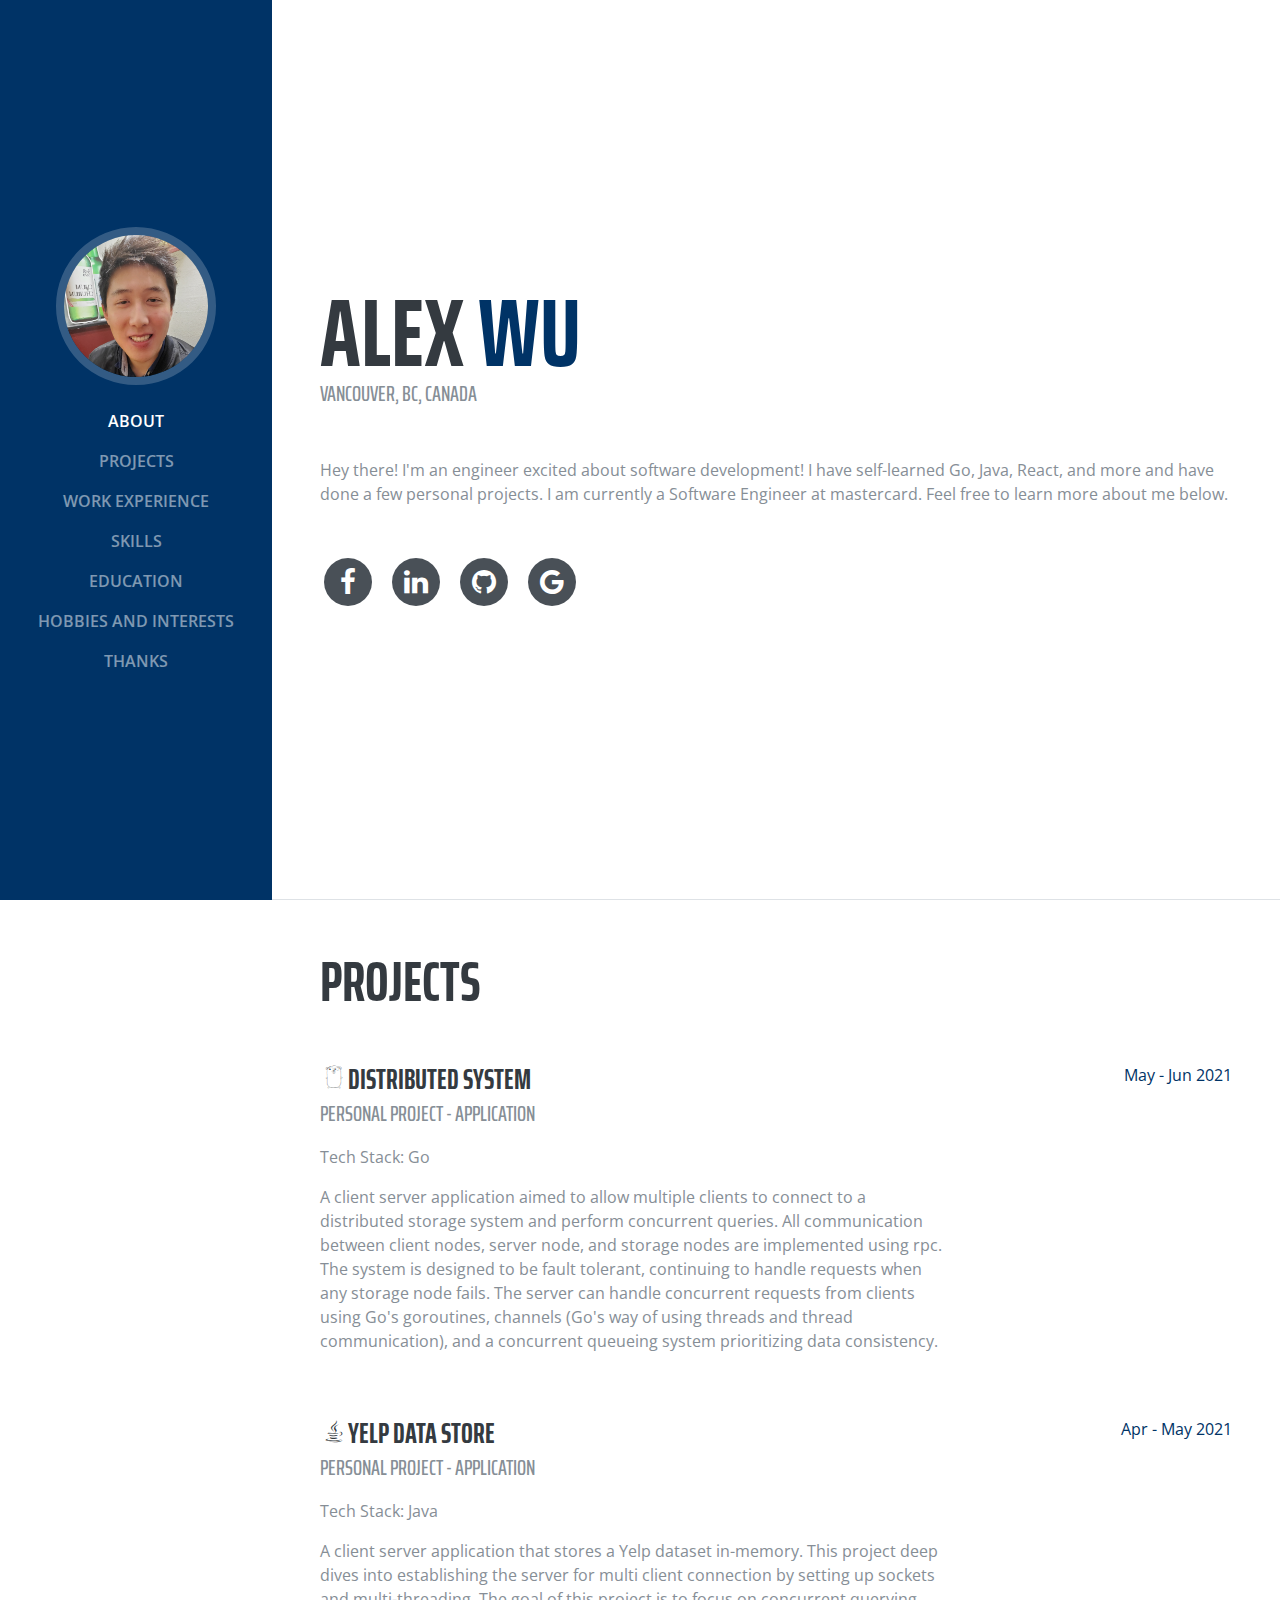
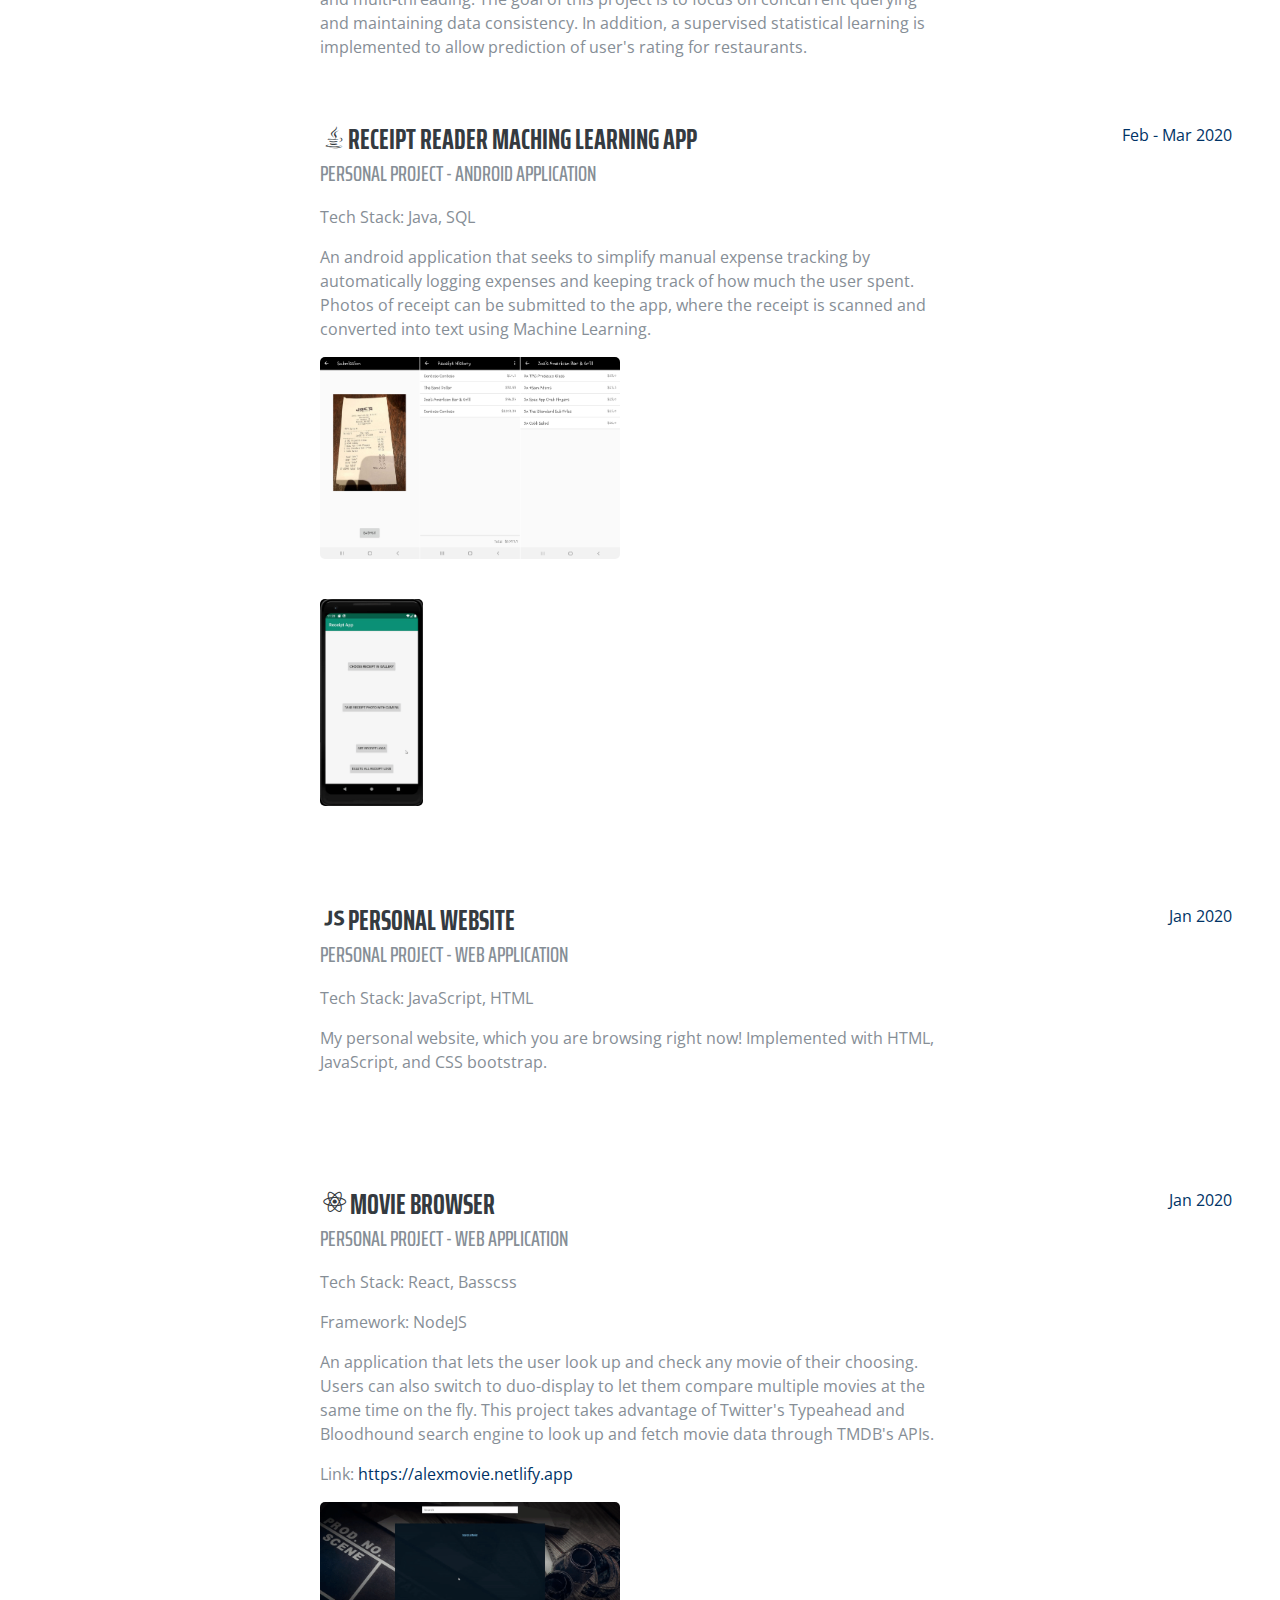
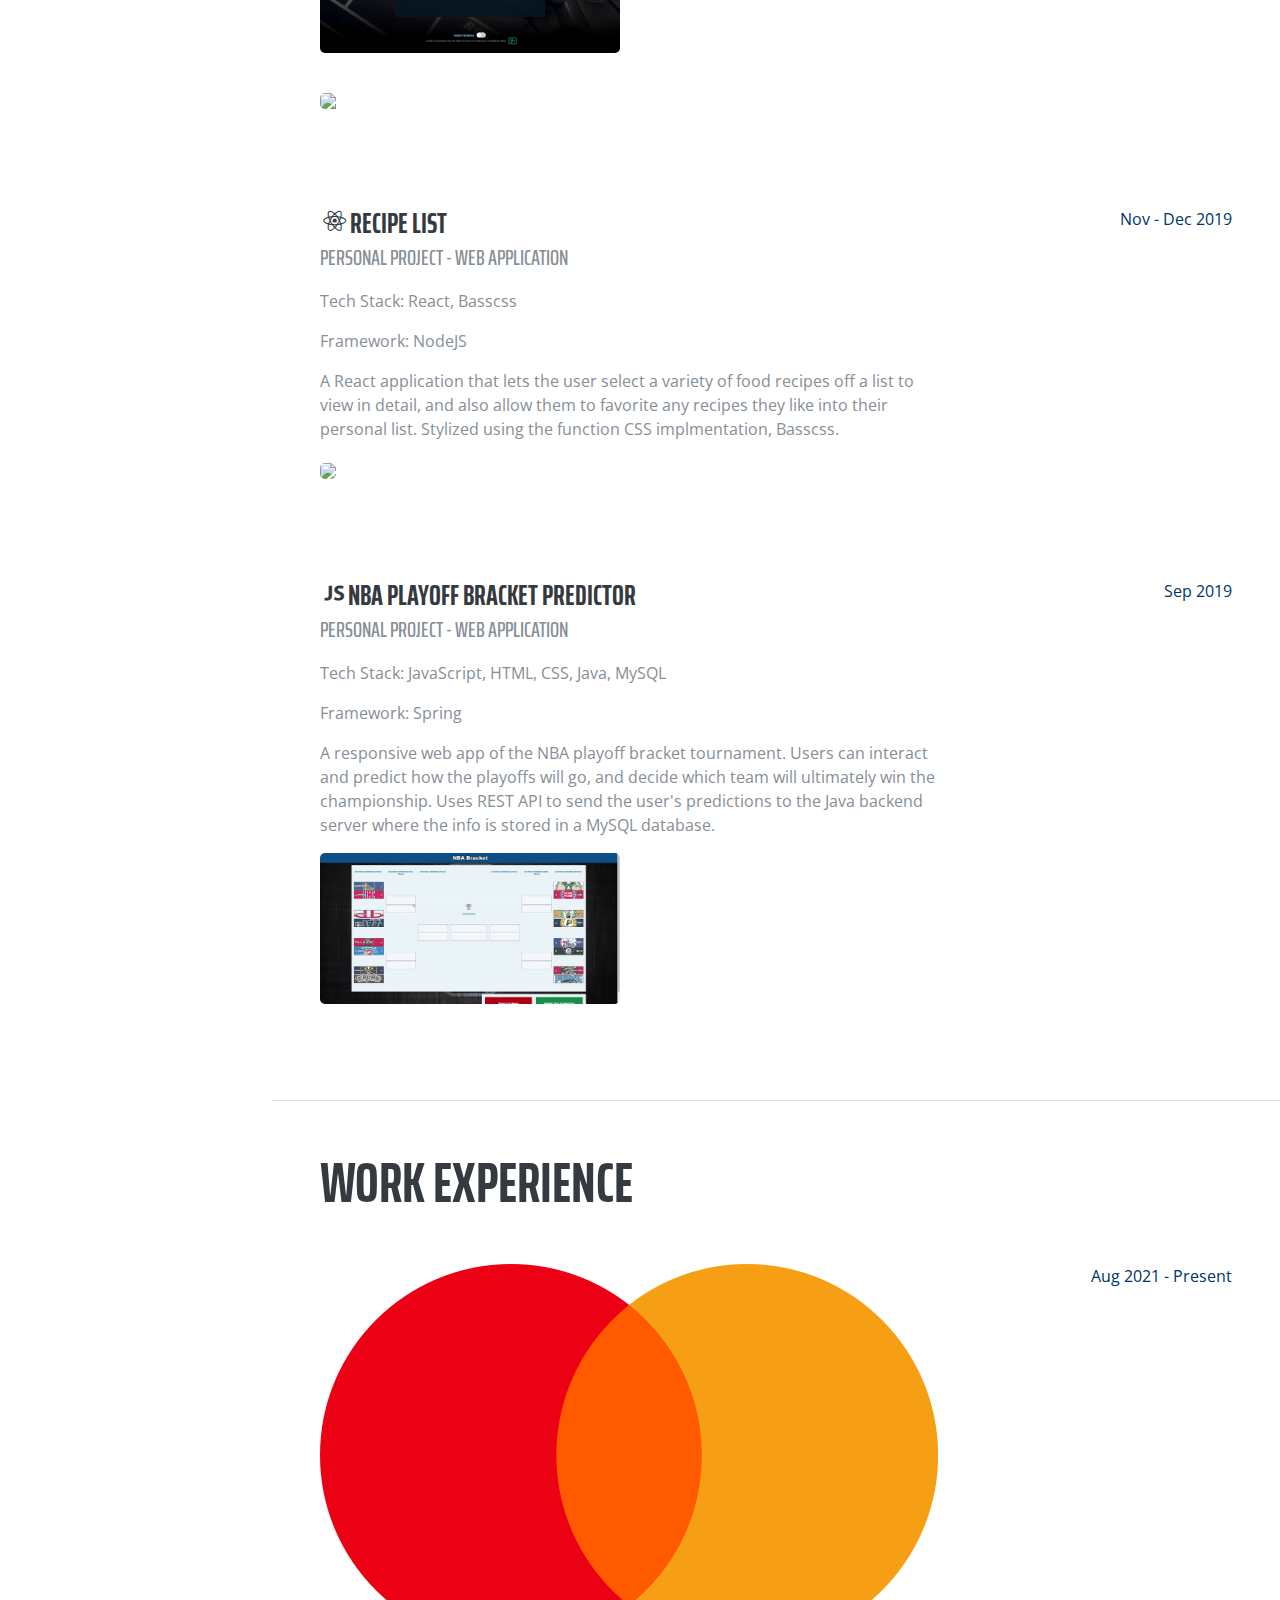
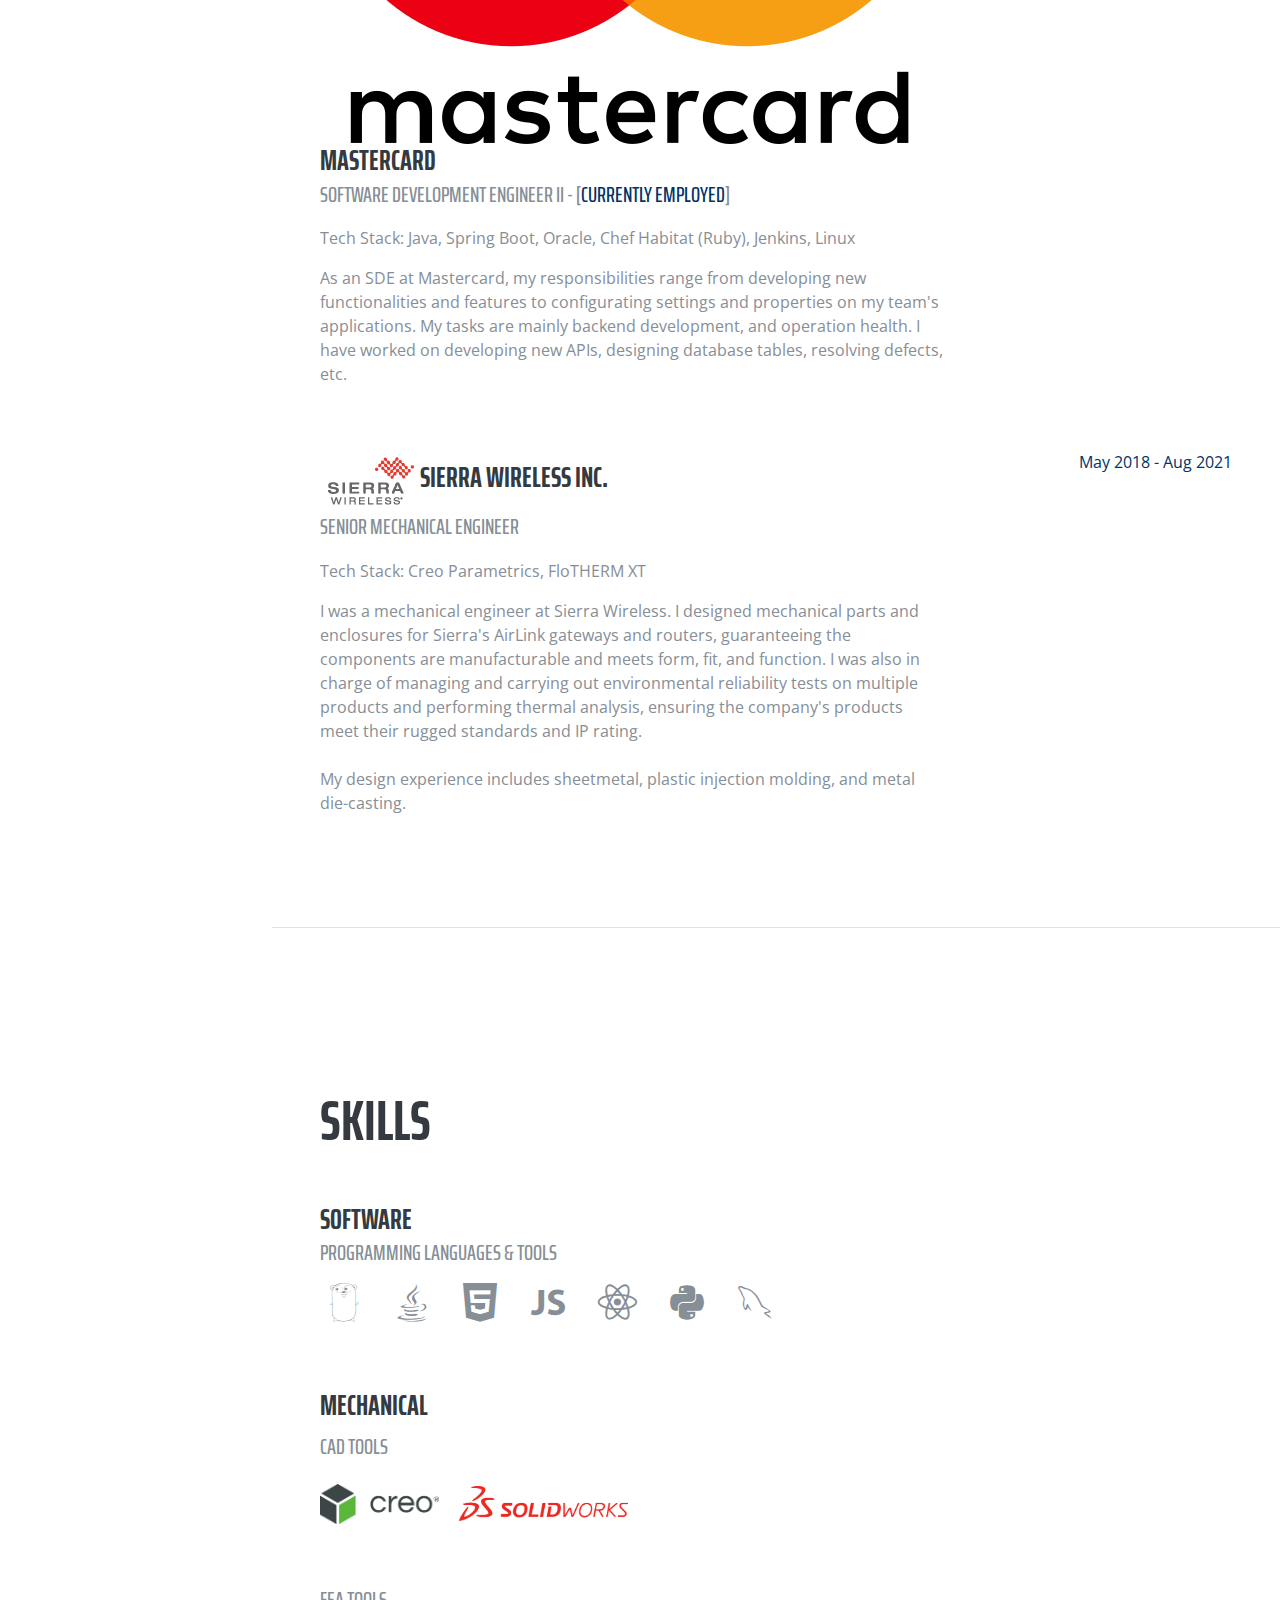
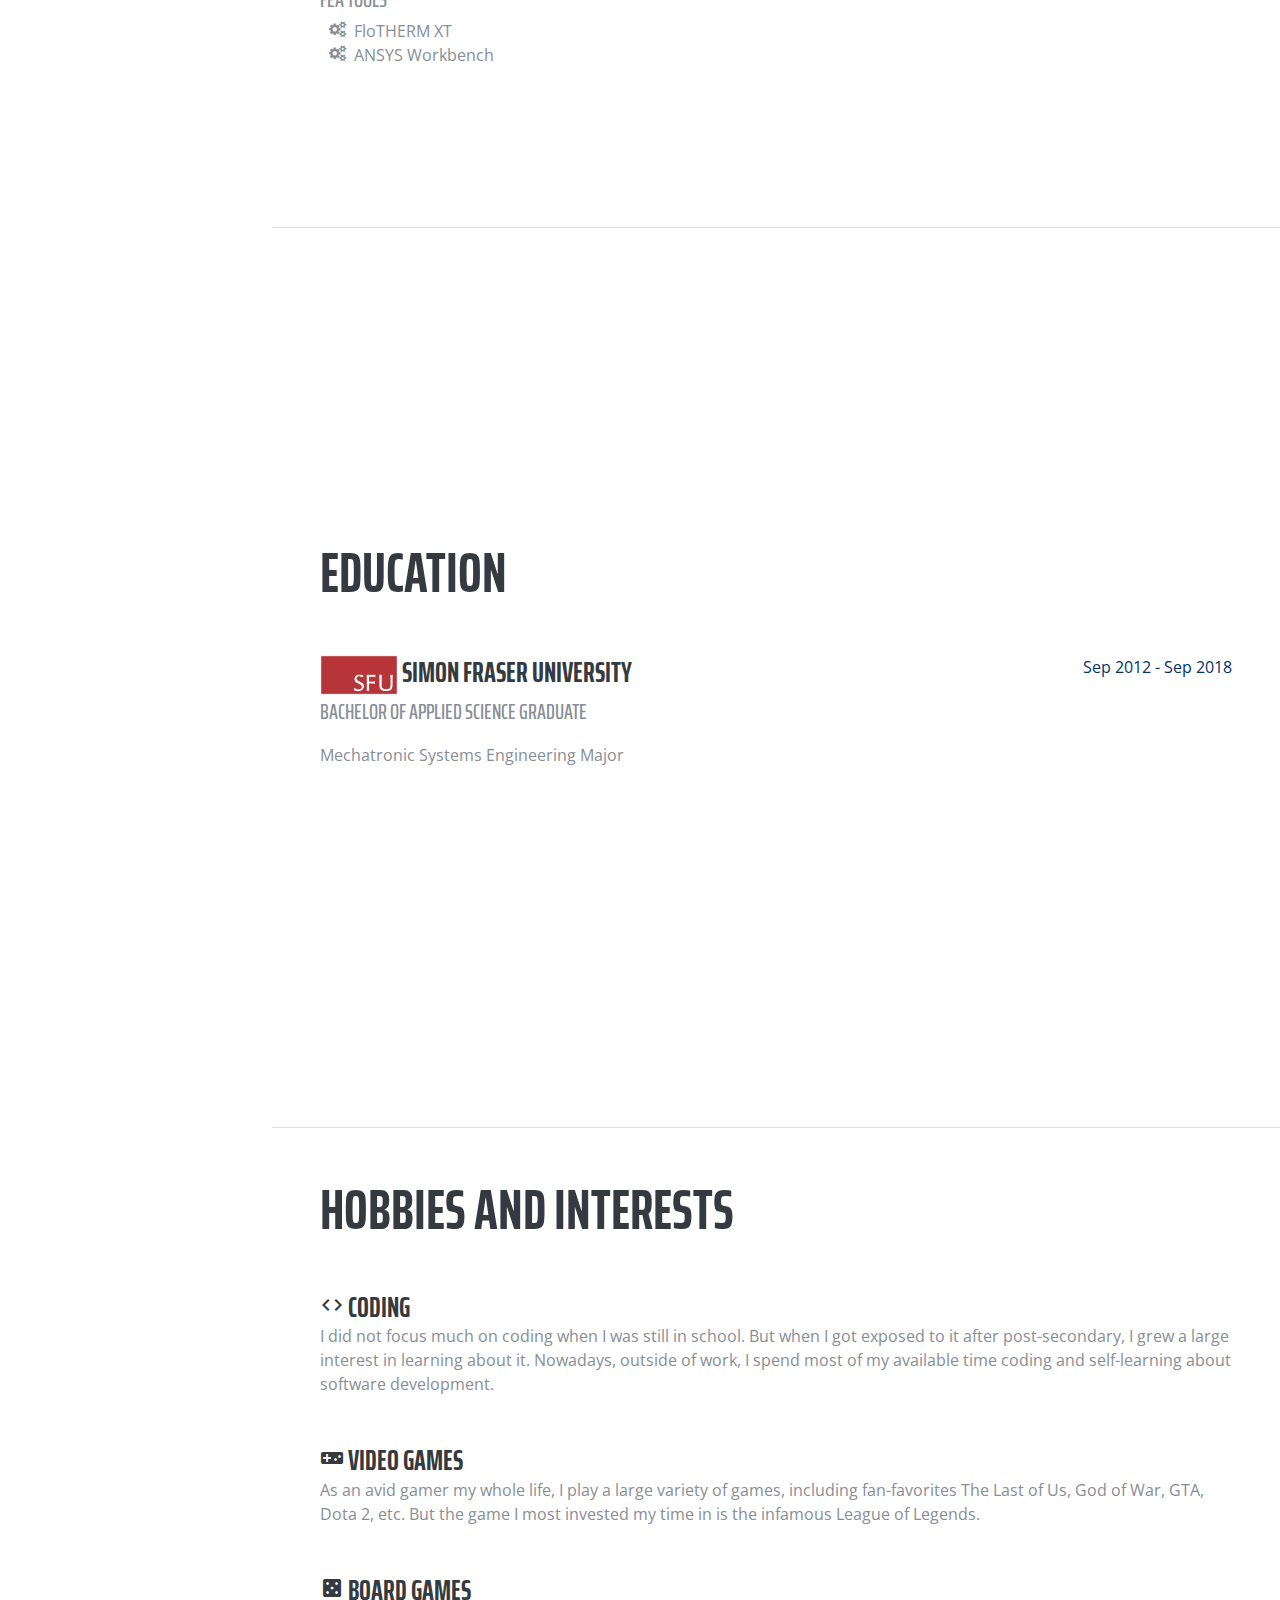
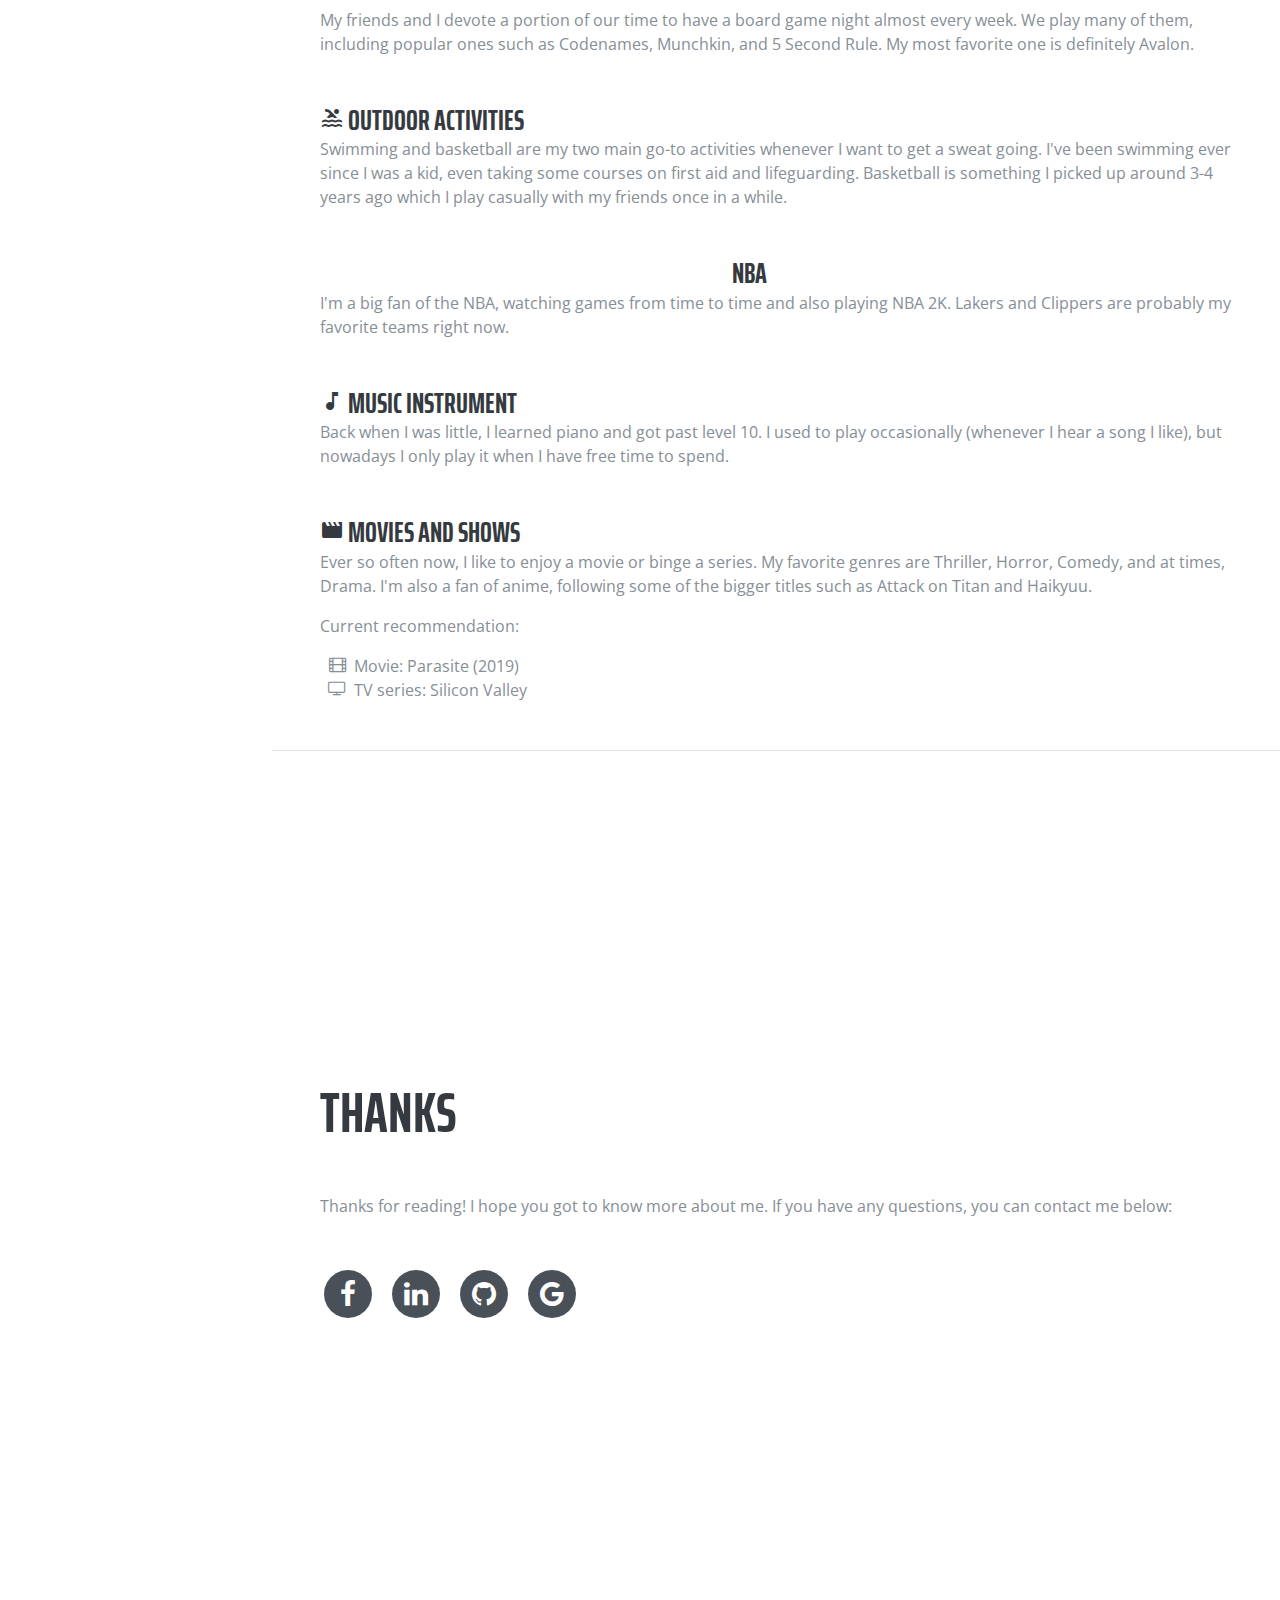
==== commit 1e570bdf: "Update index.html" ====
--- a/index.html
+++ b/index.html
@@ -412,7 +412,7 @@
               </p>
             </div>
             <div class="resume-date text-md-right">
-              <span class="text-primary">May 2018 - Present</span>
+              <span class="text-primary">Aug 2021 - Present</span>
             </div>
           </div>
 
@@ -442,7 +442,7 @@
               </p>
             </div>
             <div class="resume-date text-md-right">
-              <span class="text-primary">May 2018 - Present</span>
+              <span class="text-primary">May 2018 - Aug 2021</span>
             </div>
           </div>
         </div>
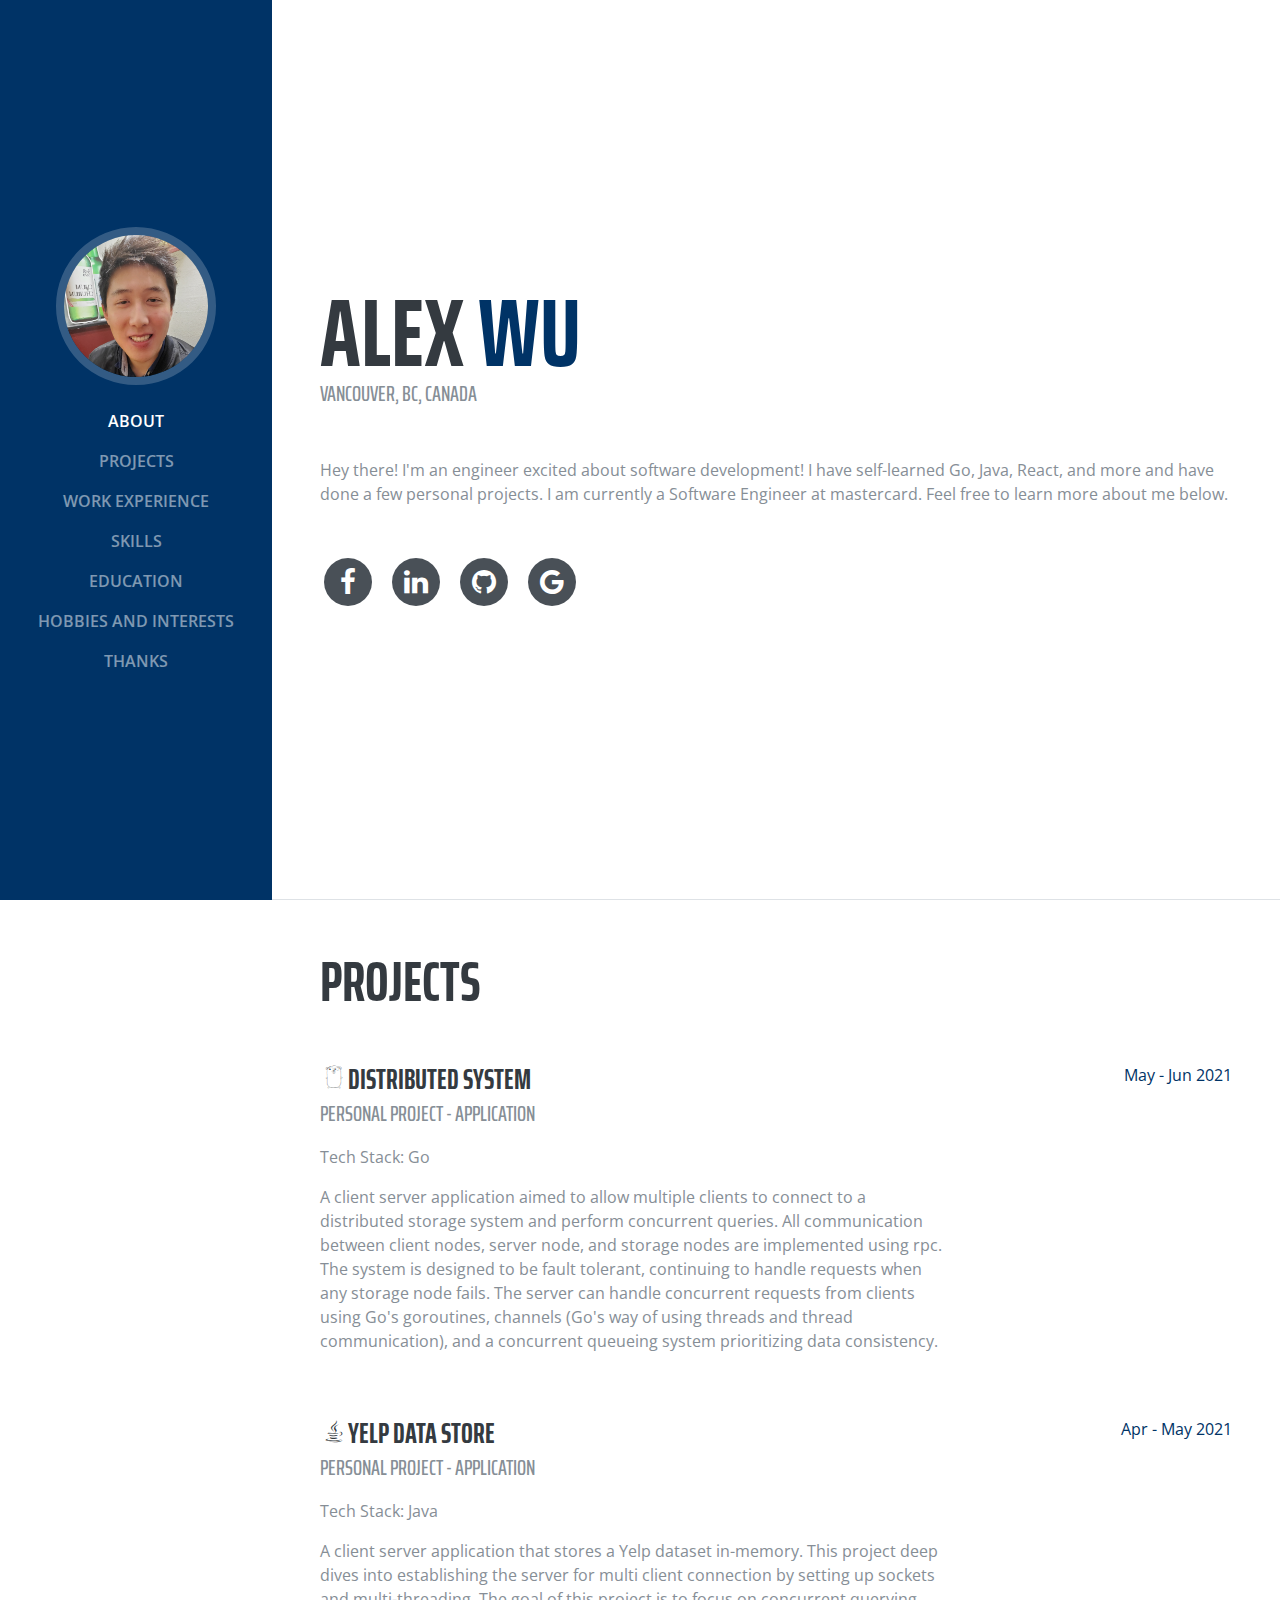
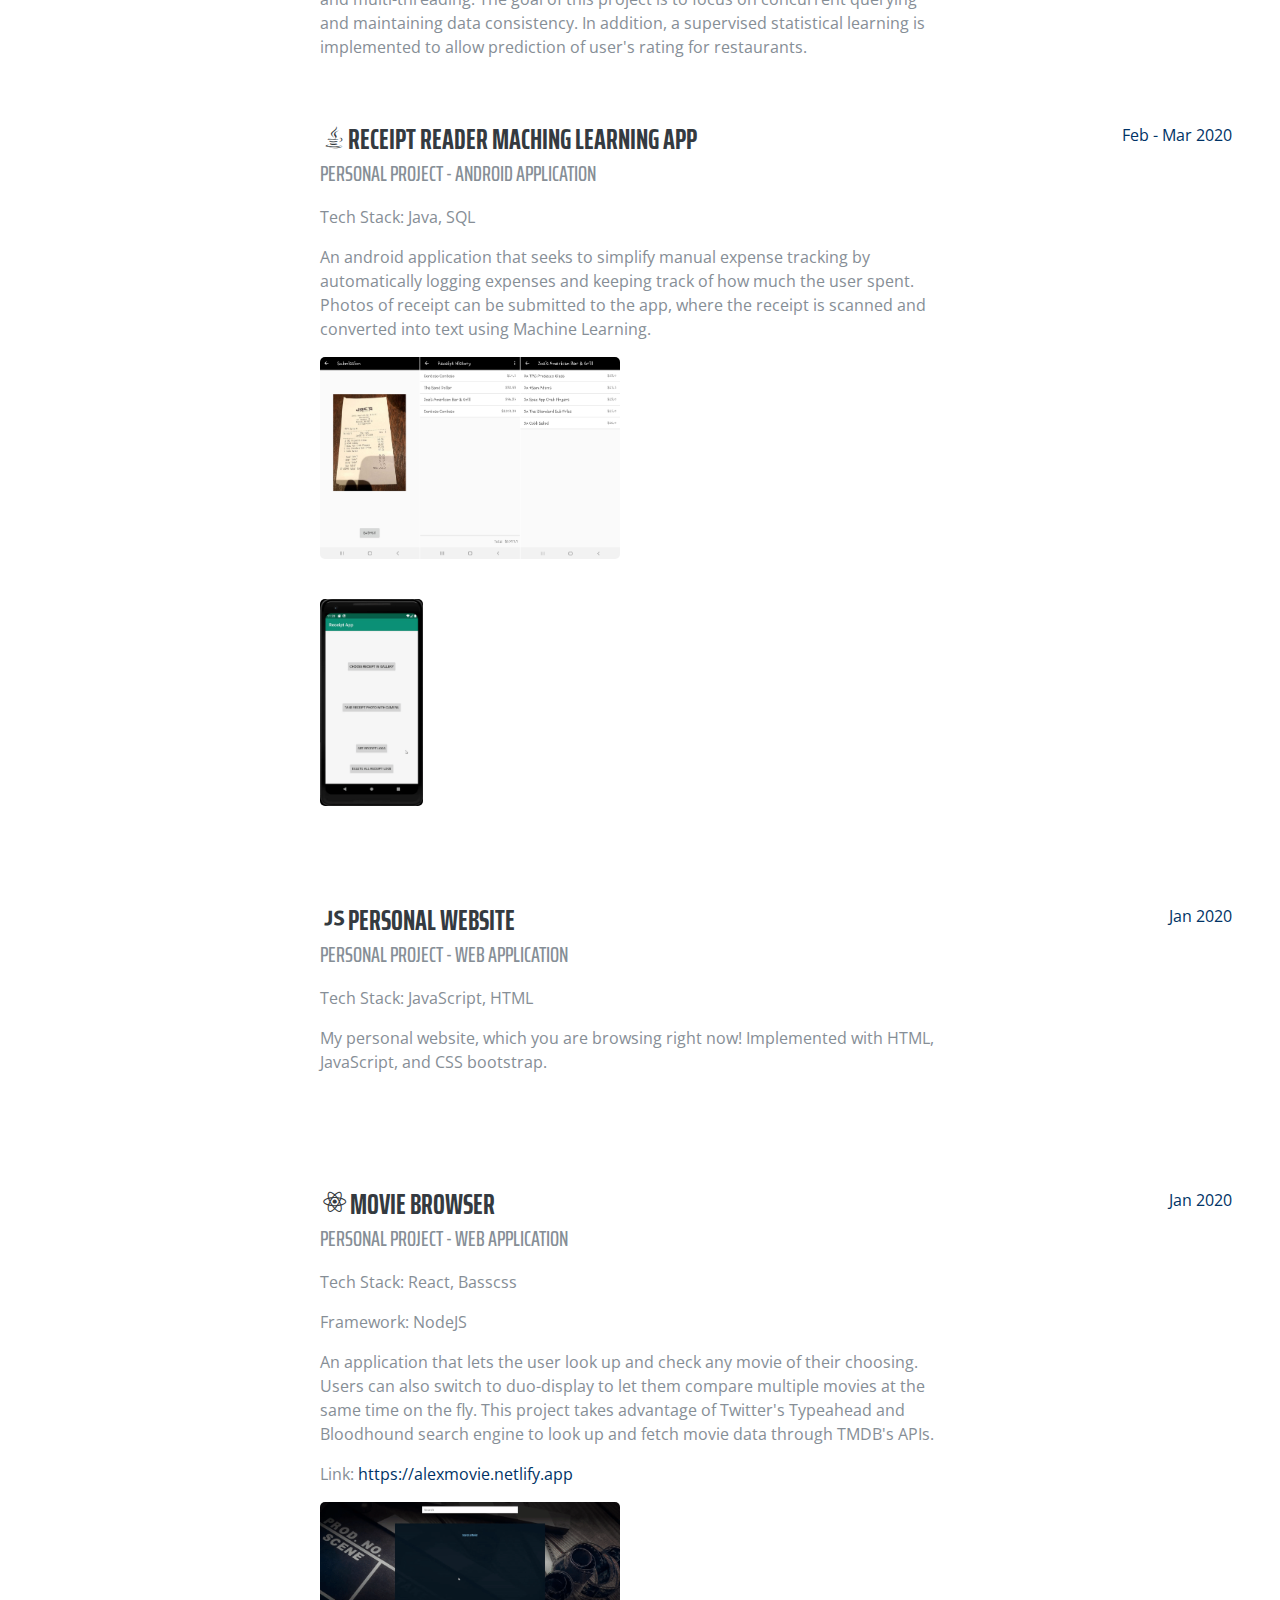
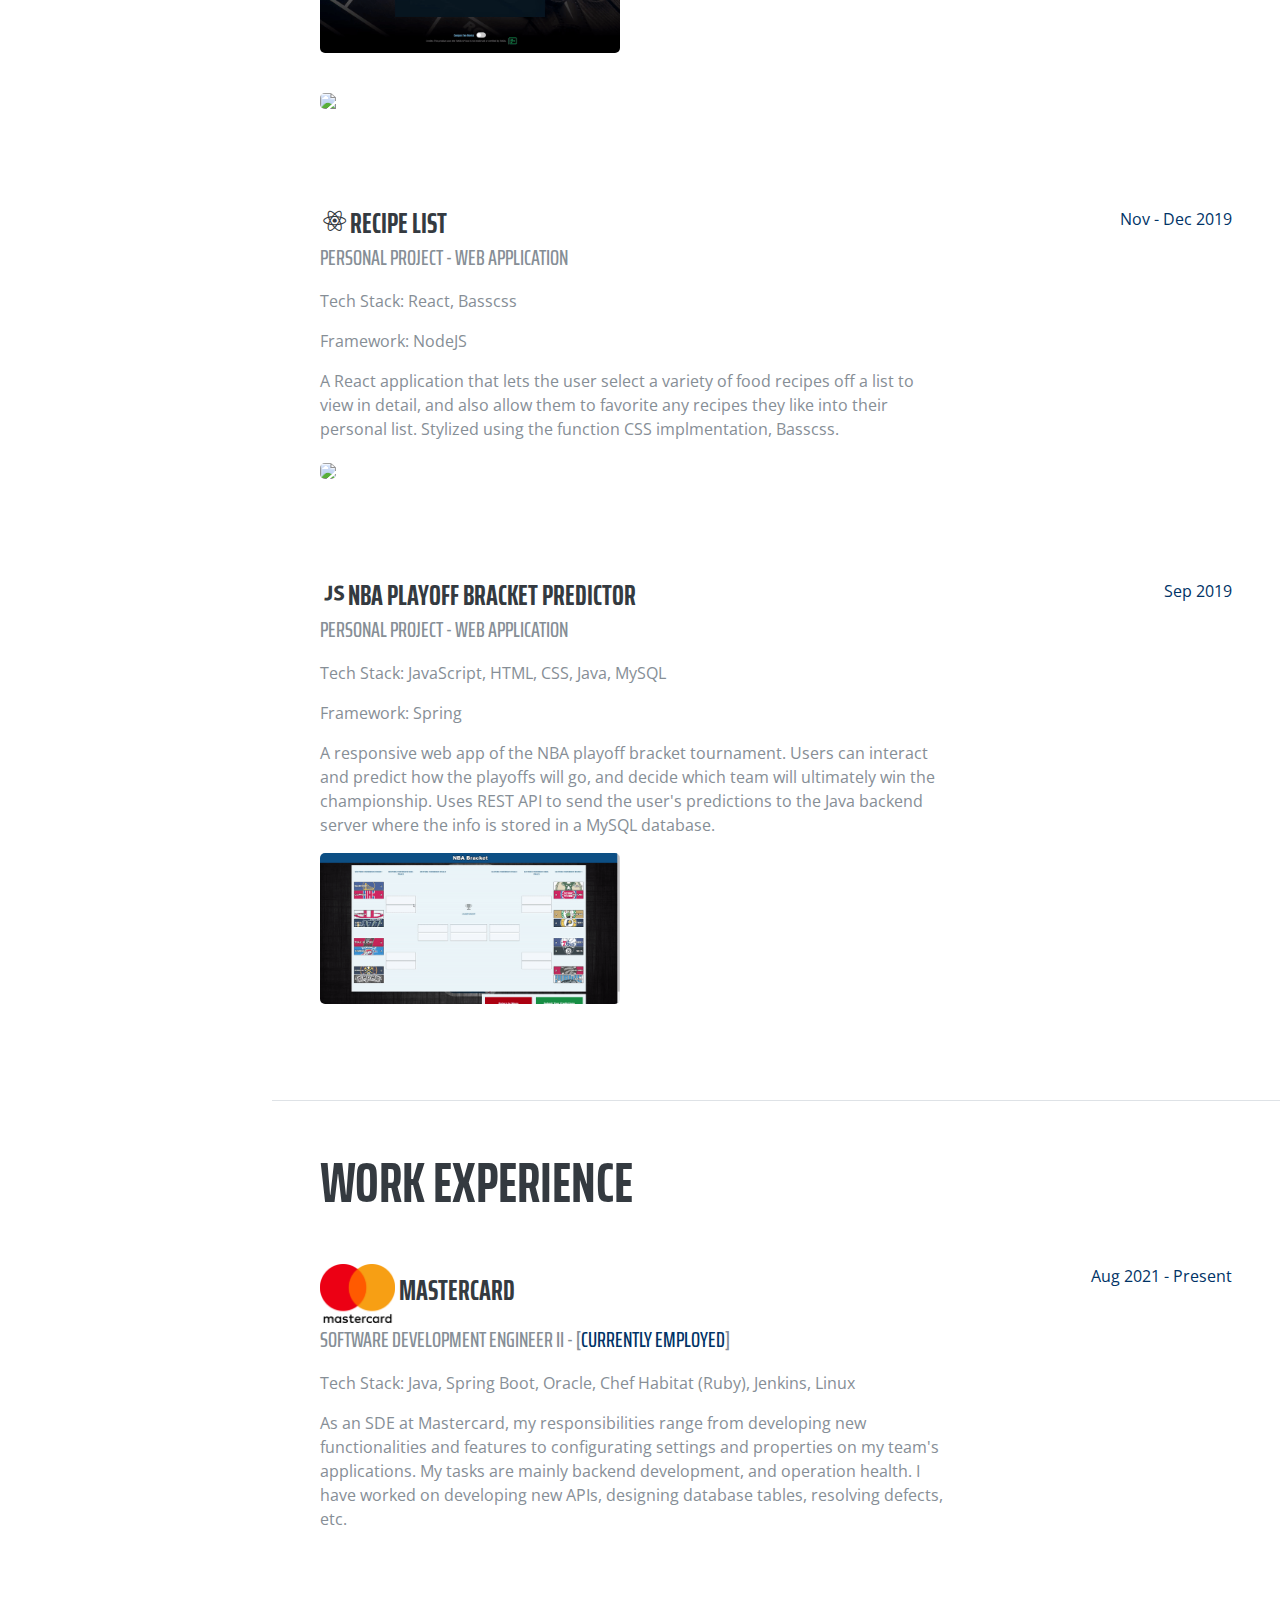
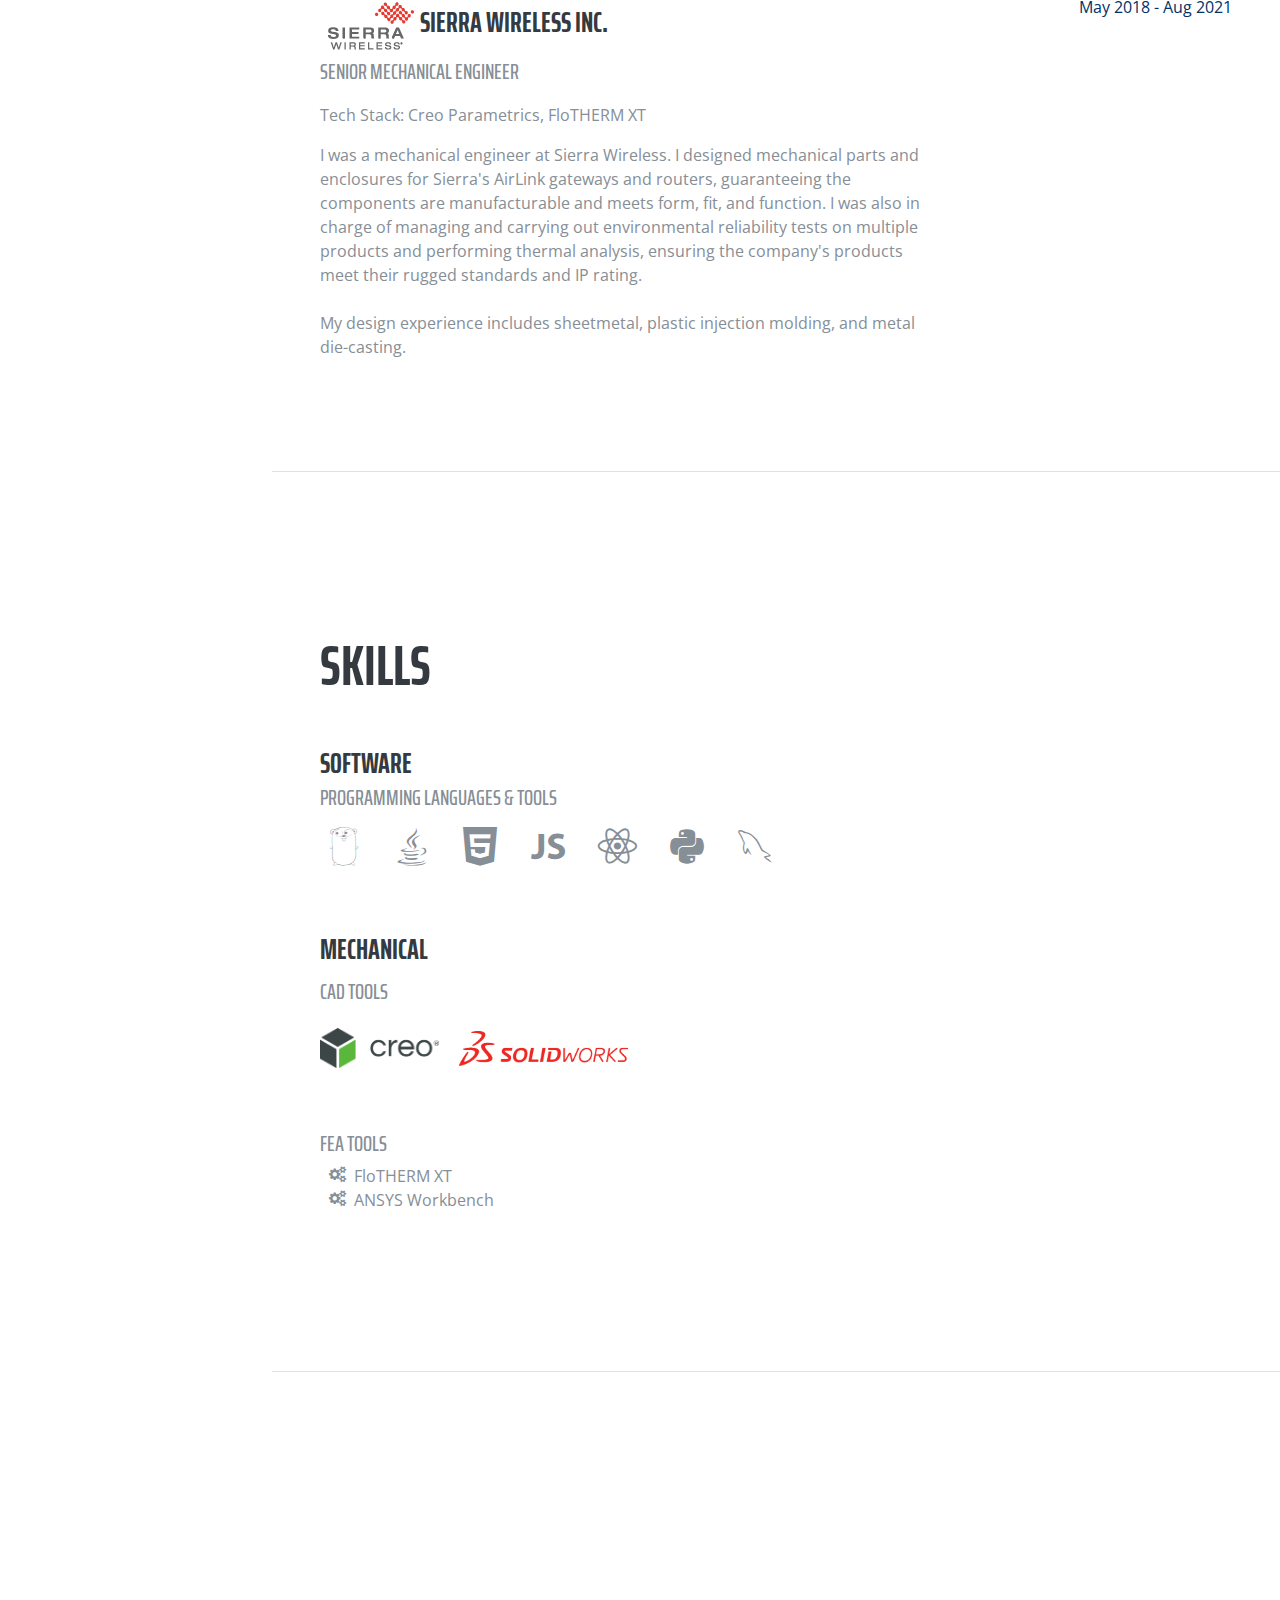
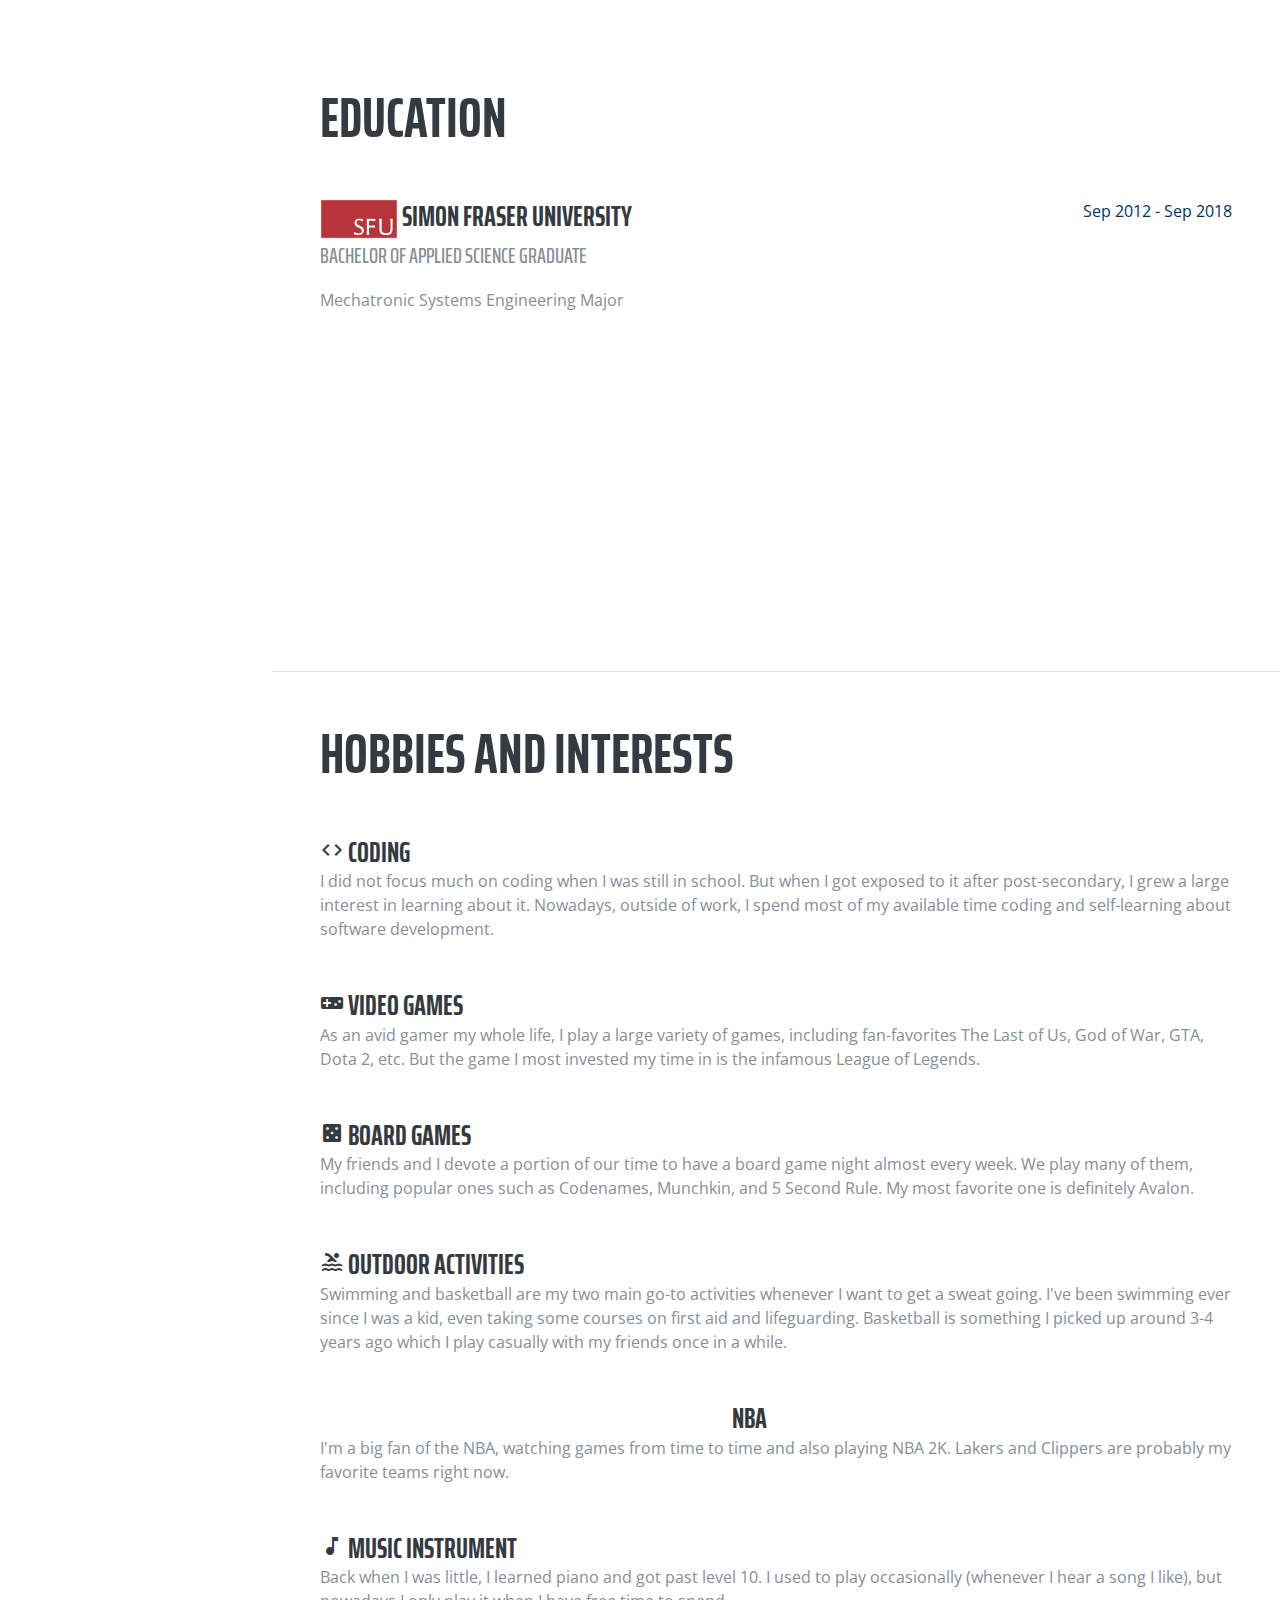
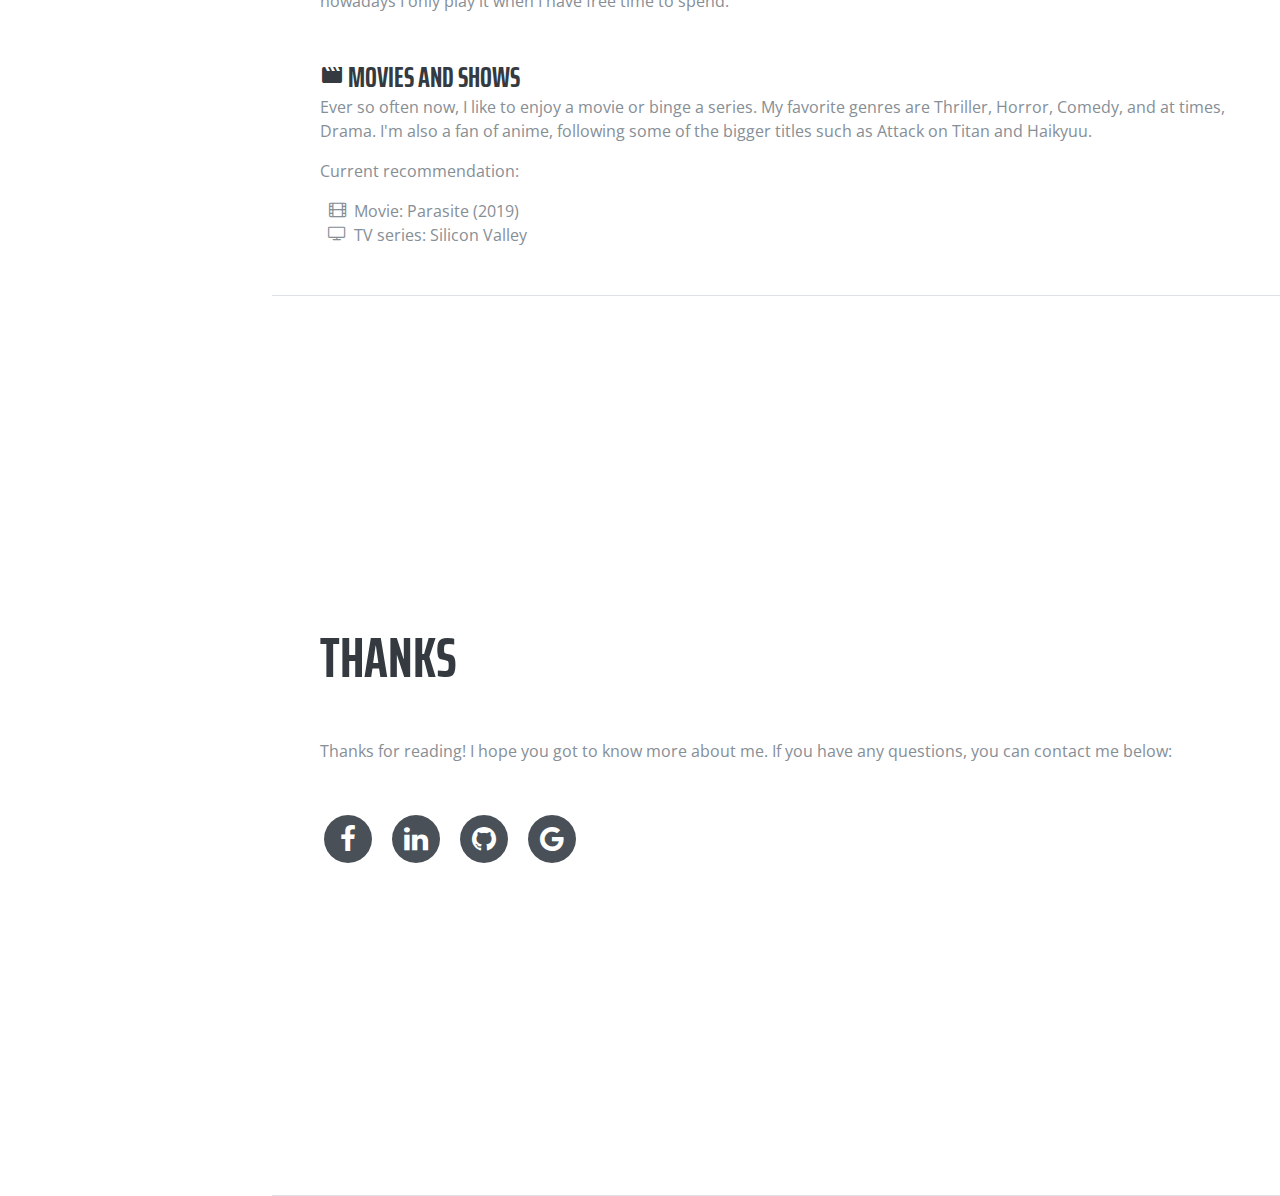
==== commit e7b2db74: "Update index.html" ====
--- a/index.html
+++ b/index.html
@@ -393,7 +393,7 @@
           <div class="resume-item d-flex flex-column flex-md-row mb-5">
             <div class="resume-content mr-auto">
               <h3 class="mb-0">
-                <img src="img/mastercard_logo.png" />Mastercard
+                <img src="img/mastercard_logo.png" style="width:75px" /> Mastercard
               </h3>
               <div class="subheading mb-3">
                 Software Development Engineer II - [<span class="text-primary"
